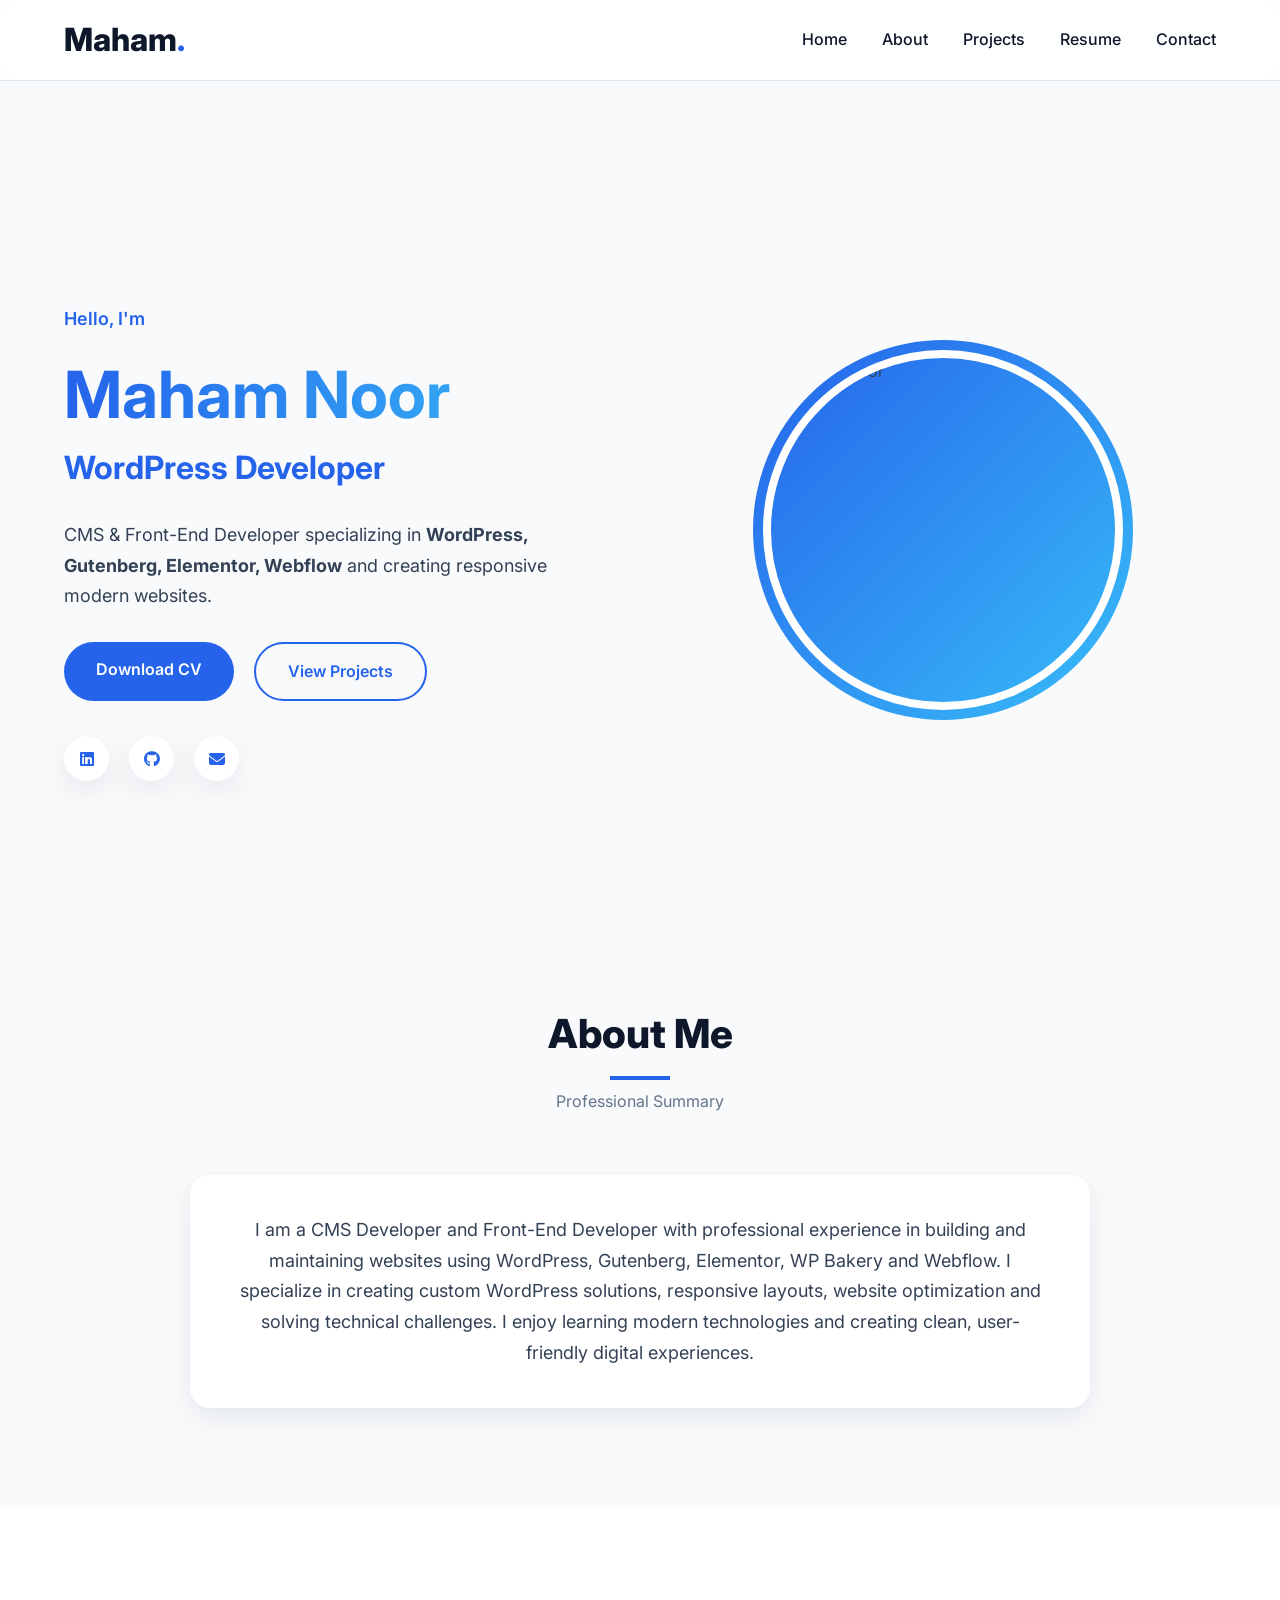
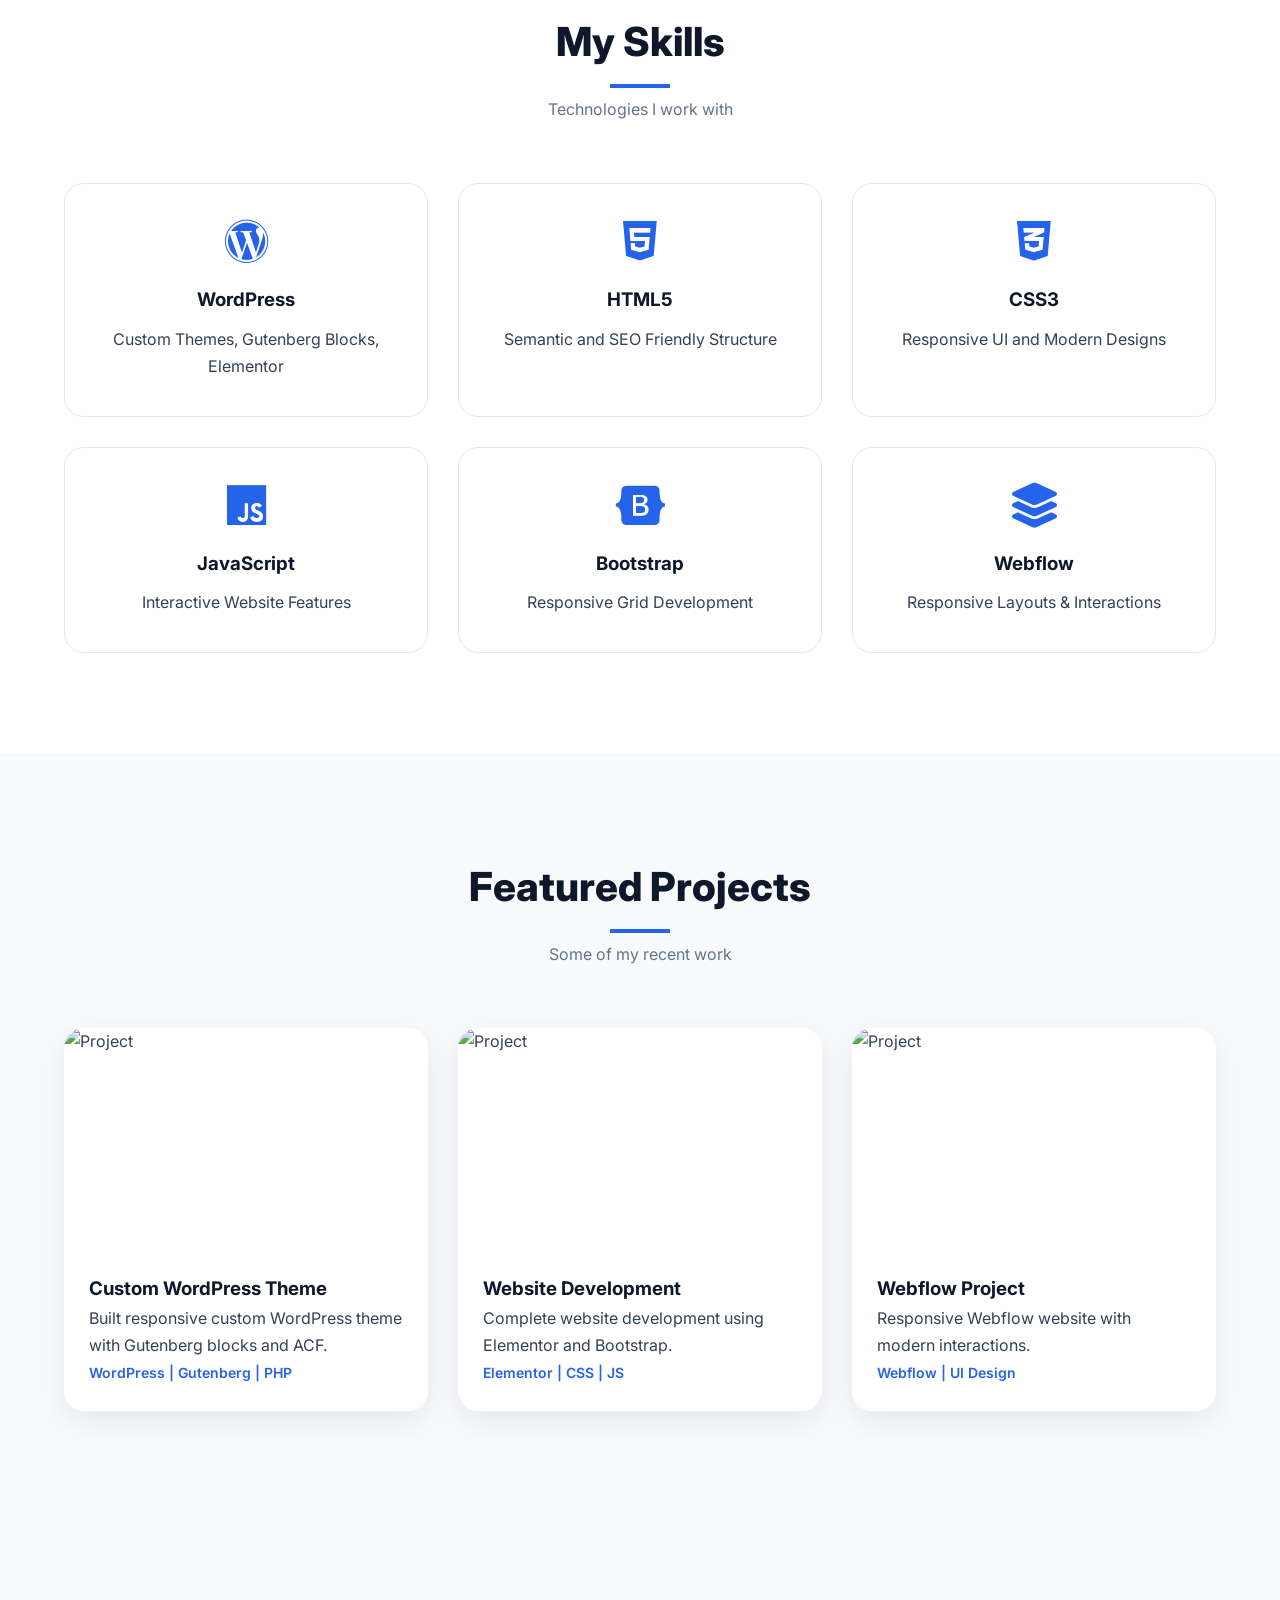
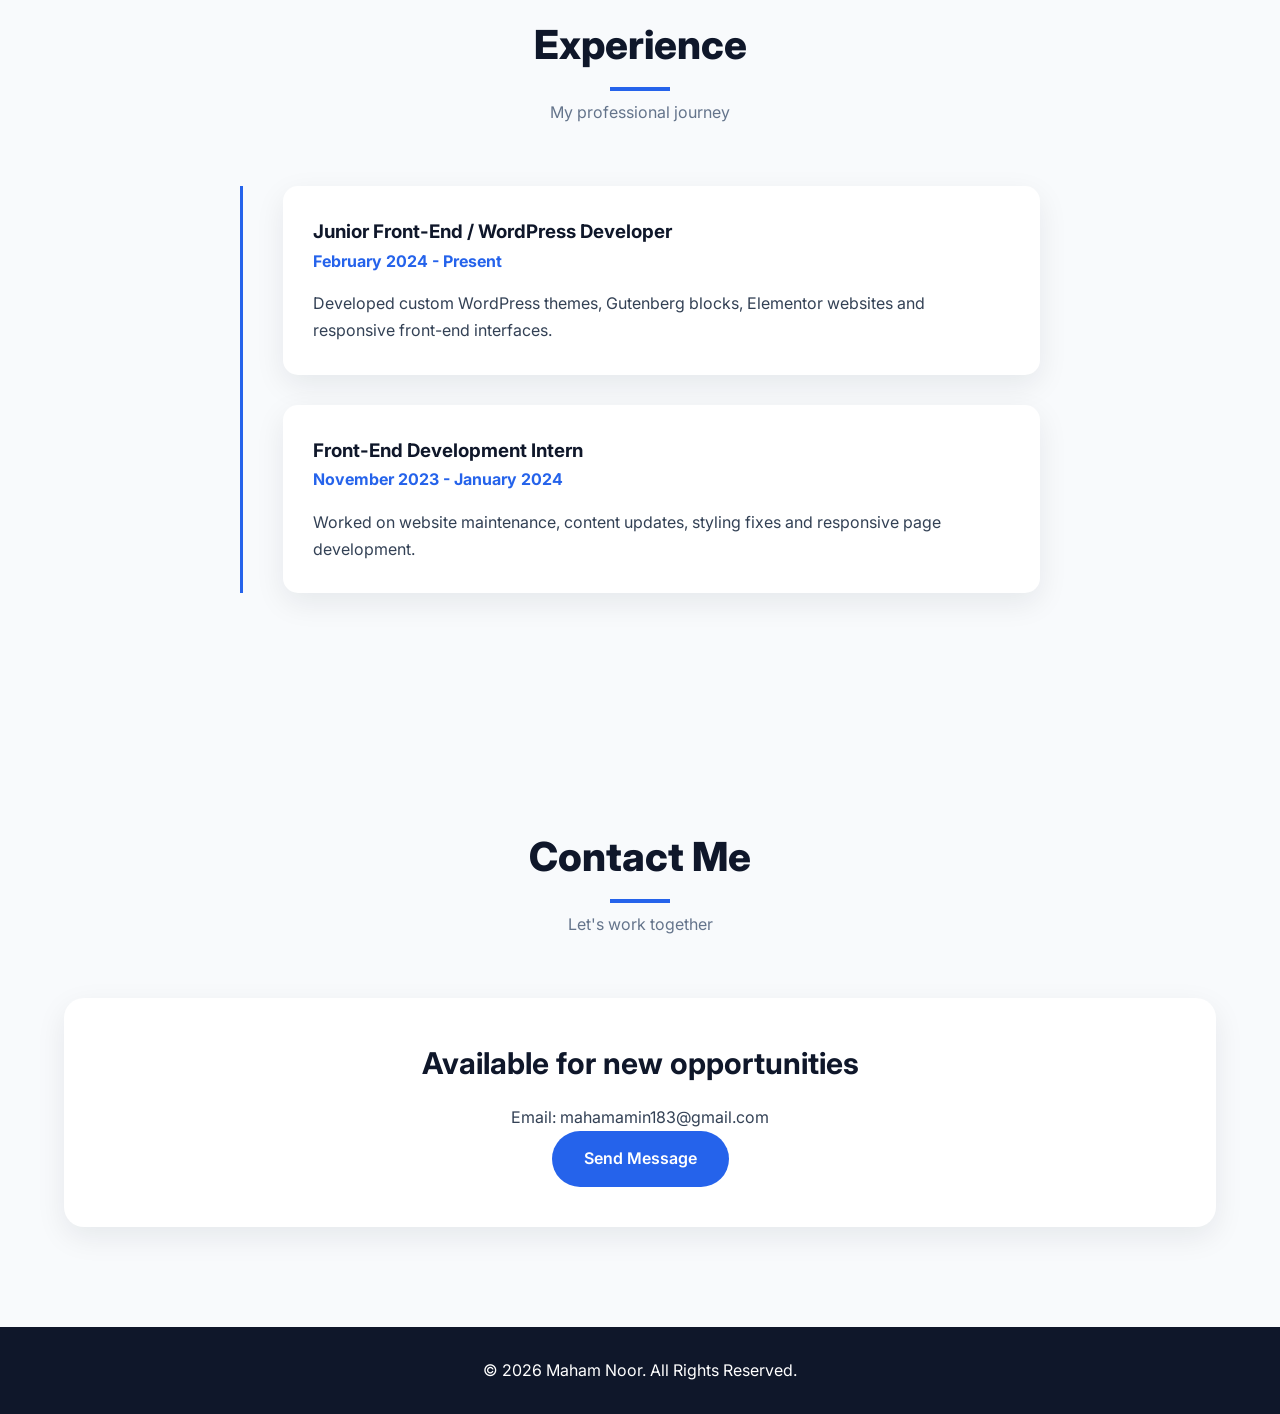
==== index.html @ 003a766d "Update index.html" ====
<!doctype html>
<html lang="en">
    <head>
        <meta charset="UTF-8" />
        <meta name="viewport" content="width=device-width, initial-scale=1.0" />

        <title>Maham Noor | WordPress Developer & Front-End Developer</title>

        <meta
            name="description"
            content="Maham Noor is a WordPress Developer and Front-End Developer specializing in WordPress, Gutenberg, Elementor, Webflow, HTML, CSS and JavaScript."
        />

        <meta
            name="keywords"
            content="Maham Noor, WordPress Developer, Front-End Developer, Gutenberg Developer, Elementor Developer, Webflow Developer"
        />

        <meta name="author" content="Maham Noor" />

        <!-- Google Fonts -->
        <link rel="preconnect" href="https://fonts.googleapis.com" />
        <link rel="preconnect" href="https://fonts.gstatic.com" crossorigin />
        <link
            href="https://fonts.googleapis.com/css2?family=Inter:wght@400;500;600;700;800&display=swap"
            rel="stylesheet"
        />

        <!-- Icons -->
        <link rel="stylesheet" href="https://cdnjs.cloudflare.com/ajax/libs/font-awesome/6.5.2/css/all.min.css" />

        <!-- CSS -->
        <link rel="stylesheet" href="css/style.css" />
        <link rel="stylesheet" href="css/responsive.css" />
        <link rel="stylesheet" href="css/animation.css" />
    </head>

    <body>
        <!-- HEADER LOAD HERE -->

        <div id="header"></div>
        <!-- ================= HERO ================= -->

        <section class="hero" id="home">
            <div class="container hero-container">
                <div class="hero-content">
                    <p class="small-title">Hello, I'm</p>

                    <h1>Maham Noor</h1>

                    <h2>
                        <span class="typing"></span>
                    </h2>

                    <p>
                        CMS & Front-End Developer specializing in
                        <strong>WordPress, Gutenberg, Elementor, Webflow</strong>
                        and creating responsive modern websites.
                    </p>

                    <div class="hero-buttons">
                        <a href="files/Maham Noor.pdf" class="btn primary"> Download CV </a>

                        <a href="#projects" class="btn secondary"> View Projects </a>
                    </div>

                    <div class="social-icons">
                        <a href="#">
                            <i class="fab fa-linkedin"></i>
                        </a>

                        <a href="#">
                            <i class="fab fa-github"></i>
                        </a>

                        <a href="mailto:mahamamin183@gmail.com">
                            <i class="fa-solid fa-envelope"></i>
                        </a>
                    </div>
                </div>

                <div class="hero-image">
                    <div class="image-box">
                        <img src="images/profile.jpg" alt="Maham Noor" />
                    </div>
                </div>
            </div>
        </section>

        <!-- ================= ABOUT ================= -->

        <section class="about section" id="about">
            <div class="container">
                <div class="section-title">
                    <h2>About Me</h2>

                    <p>Professional Summary</p>
                </div>

                <div class="about-content">
                    <p>
                        I am a CMS Developer and Front-End Developer with professional experience in building and
                        maintaining websites using WordPress, Gutenberg, Elementor, WP Bakery and Webflow. I specialize
                        in creating custom WordPress solutions, responsive layouts, website optimization and solving
                        technical challenges. I enjoy learning modern technologies and creating clean, user-friendly
                        digital experiences.
                    </p>
                </div>
            </div>
        </section>

        <!-- ================= SKILLS ================= -->

        <section class="skills section" id="skills">
            <div class="container">
                <div class="section-title">
                    <h2>My Skills</h2>

                    <p>Technologies I work with</p>
                </div>

                <div class="skills-grid">
                    <div class="skill-card">
                        <i class="fab fa-wordpress"></i>
                        <h3>WordPress</h3>
                        <p>Custom Themes, Gutenberg Blocks, Elementor</p>
                    </div>

                    <div class="skill-card">
                        <i class="fa-brands fa-html5"></i>
                        <h3>HTML5</h3>
                        <p>Semantic and SEO Friendly Structure</p>
                    </div>

                    <div class="skill-card">
                        <i class="fa-brands fa-css3-alt"></i>
                        <h3>CSS3</h3>
                        <p>Responsive UI and Modern Designs</p>
                    </div>

                    <div class="skill-card">
                        <i class="fa-brands fa-js"></i>
                        <h3>JavaScript</h3>
                        <p>Interactive Website Features</p>
                    </div>

                    <div class="skill-card">
                        <i class="fa-brands fa-bootstrap"></i>
                        <h3>Bootstrap</h3>
                        <p>Responsive Grid Development</p>
                    </div>

                    <div class="skill-card">
                        <i class="fa-solid fa-layer-group"></i>
                        <h3>Webflow</h3>
                        <p>Responsive Layouts & Interactions</p>
                    </div>
                </div>
            </div>
        </section>

        <!-- ================= PROJECTS ================= -->

        <section class="projects section" id="projects">
            <div class="container">
                <div class="section-title">
                    <h2>Featured Projects</h2>

                    <p>Some of my recent work</p>
                </div>

                <div class="project-grid">
                    <div class="project-card">
                        <img src="images/project1.jpg" alt="Project" />

                        <div class="project-info">
                            <h3>Custom WordPress Theme</h3>

                            <p>Built responsive custom WordPress theme with Gutenberg blocks and ACF.</p>

                            <span> WordPress | Gutenberg | PHP </span>
                        </div>
                    </div>

                    <div class="project-card">
                        <img src="images/project2.jpg" alt="Project" />

                        <div class="project-info">
                            <h3>Website Development</h3>

                            <p>Complete website development using Elementor and Bootstrap.</p>

                            <span> Elementor | CSS | JS </span>
                        </div>
                    </div>

                    <div class="project-card">
                        <img src="images/project3.jpg" alt="Project" />

                        <div class="project-info">
                            <h3>Webflow Project</h3>

                            <p>Responsive Webflow website with modern interactions.</p>

                            <span> Webflow | UI Design </span>
                        </div>
                    </div>
                </div>
            </div>
        </section>

        <!-- ================= EXPERIENCE ================= -->

        <section class="experience section" id="experience">
            <div class="container">
                <div class="section-title">
                    <h2>Experience</h2>

                    <p>My professional journey</p>
                </div>

                <div class="timeline">
                    <div class="timeline-item">
                        <h3>Junior Front-End / WordPress Developer</h3>

                        <h4>February 2024 - Present</h4>

                        <p>
                            Developed custom WordPress themes, Gutenberg blocks, Elementor websites and responsive
                            front-end interfaces.
                        </p>
                    </div>

                    <div class="timeline-item">
                        <h3>Front-End Development Intern</h3>

                        <h4>November 2023 - January 2024</h4>

                        <p>
                            Worked on website maintenance, content updates, styling fixes and responsive page
                            development.
                        </p>
                    </div>
                </div>
            </div>
        </section>

        <!-- ================= CONTACT ================= -->

        <section class="contact section" id="contact">
            <div class="container">
                <div class="section-title">
                    <h2>Contact Me</h2>

                    <p>Let's work together</p>
                </div>

                <div class="contact-box">
                    <h3>Available for new opportunities</h3>

                    <p>Email: mahamamin183@gmail.com</p>

                    <a href="mailto:mahamamin183@gmail.com" class="btn primary"> Send Message </a>
                </div>
            </div>
        </section>

        <!-- Footer LOAD HERE -->

        <div id="footer"></div>

        <script src="js/main.js"></script>
    </body>
</html>
---- css/style.css ----
/* =====================================================
   MAHAM NOOR PORTFOLIO
   Main Stylesheet
===================================================== */


/* =========================
   ROOT VARIABLES
========================= */

:root {

    --primary: #2563eb;
    --secondary: #0f172a;
    --accent: #38bdf8;

    --background: #f8fafc;
    --white: #ffffff;

    --text: #334155;
    --heading: #0f172a;

    --border: #e2e8f0;

    --shadow:
    0 10px 30px rgba(15,23,42,0.08);

    --transition: .3s ease;

}



/* =========================
   RESET
========================= */


* {
    margin:0;
    padding:0;
    box-sizing:border-box;
}


html {

    scroll-behavior:smooth;

}



body {

    font-family:'Inter', sans-serif;

    background:var(--background);

    color:var(--text);

    line-height:1.7;

}



img {

    max-width:100%;

    display:block;

}



a {

    text-decoration:none;

    color:inherit;

}



ul {

    list-style:none;

}





/* =========================
   GLOBAL
========================= */


.container {

    width:90%;

    max-width:1200px;

    margin:auto;

}



.section {

    padding:100px 0;

}



.section-title {

    text-align:center;

    margin-bottom:60px;

}



.section-title h2 {

    font-size:40px;

    color:var(--heading);

    font-weight:800;

    position:relative;

    display:inline-block;

}



.section-title h2::after {

    content:"";

    position:absolute;

    width:60px;

    height:4px;

    background:var(--primary);

    bottom:-12px;

    left:50%;

    transform:translateX(-50%);

}



.section-title p {

    margin-top:20px;

    color:#64748b;

}







/* =========================
   HEADER
========================= */


.header {

    position:fixed;

    width:100%;

    top:0;

    left:0;

    z-index:999;

    background:rgba(255,255,255,.85);

    backdrop-filter:blur(12px);

    border-bottom:1px solid var(--border);

}



.nav-container {

    height:80px;

    display:flex;

    align-items:center;

    justify-content:space-between;

}



.logo {

    font-size:32px;

    font-weight:800;

    color:var(--secondary);

}



.logo span {

    color:var(--primary);

}



.navbar {

    display:flex;

    gap:35px;

}



.navbar a {

    font-weight:500;

    color:var(--secondary);

    transition:var(--transition);

}



.navbar a:hover {

    color:var(--primary);

}



.menu-btn {

    display:none;

    border:none;

    background:none;

    font-size:25px;

    cursor:pointer;

}







/* =========================
   HERO
========================= */


.hero {

    padding-top:160px;

    min-height:100vh;

    display:flex;

    align-items:center;

}



.hero-container {

    display:grid;

    grid-template-columns:1fr 1fr;

    align-items:center;

    gap:60px;

}



.small-title {

    color:var(--primary);

    font-weight:600;

    font-size:18px;

}



.hero-content h1 {

    font-size:65px;

    line-height:1.1;

    color:var(--heading);

    margin:10px 0;

}



.hero-content h2 {

    font-size:32px;

    color:var(--primary);

    min-height:45px;

}



.hero-content p {

    max-width:560px;

    font-size:18px;

    margin:25px 0;

}



.hero-buttons {

    display:flex;

    gap:20px;

    margin-top:30px;

}




.btn {

    padding:14px 32px;

    border-radius:50px;

    font-weight:600;

    display:inline-block;

    transition:var(--transition);

}



.primary {

    background:var(--primary);

    color:white;

}



.primary:hover {

    transform:translateY(-4px);

    box-shadow:var(--shadow);

}



.secondary {

    border:2px solid var(--primary);

    color:var(--primary);

}



.secondary:hover {

    background:var(--primary);

    color:white;

}



.social-icons {

    display:flex;

    gap:20px;

    margin-top:35px;

}



.social-icons a {

    width:45px;

    height:45px;

    display:flex;

    justify-content:center;

    align-items:center;

    border-radius:50%;

    background:white;

    box-shadow:var(--shadow);

    color:var(--primary);

    transition:.3s;

}



.social-icons a:hover {

    background:var(--primary);

    color:white;

    transform:translateY(-5px);

}



.hero-image {

    display:flex;

    justify-content:center;

}



.image-box {

    width:380px;

    height:380px;

    border-radius:50%;

    padding:10px;

    background:linear-gradient(
    135deg,
    var(--primary),
    var(--accent)
    );

}



.image-box img {

    width:100%;

    height:100%;

    object-fit:cover;

    border-radius:50%;

    border:8px solid white;

}







/* =========================
   ABOUT
========================= */


.about-content {

    background:white;

    padding:40px;

    border-radius:20px;

    box-shadow:var(--shadow);

    max-width:900px;

    margin:auto;

    text-align:center;

    font-size:18px;

}








/* =========================
   SKILLS
========================= */


.skills {

    background:white;

}



.skills-grid {

    display:grid;

    grid-template-columns:repeat(3,1fr);

    gap:30px;

}



.skill-card {

    background:white;

    padding:35px;

    text-align:center;

    border-radius:20px;

    border:1px solid var(--border);

    transition:var(--transition);

}



.skill-card i {

    font-size:45px;

    color:var(--primary);

    margin-bottom:20px;

}



.skill-card h3 {

    color:var(--heading);

    margin-bottom:10px;

}



.skill-card:hover {

    transform:translateY(-10px);

    box-shadow:var(--shadow);

}








/* =========================
   PROJECTS
========================= */


.project-grid {

    display:grid;

    grid-template-columns:repeat(3,1fr);

    gap:30px;

}



.project-card {

    background:white;

    border-radius:20px;

    overflow:hidden;

    box-shadow:var(--shadow);

    transition:.3s;

}



.project-card:hover {

    transform:translateY(-10px);

}



.project-card img {

    width:100%;

    height:220px;

    object-fit:cover;

}



.project-info {

    padding:25px;

}



.project-info h3 {

    color:var(--heading);

}



.project-info span {

    color:var(--primary);

    font-size:14px;

    font-weight:600;

}







/* =========================
   EXPERIENCE
========================= */


.timeline {

    max-width:800px;

    margin:auto;

    border-left:3px solid var(--primary);

    padding-left:40px;

}



.timeline-item {

    background:white;

    padding:30px;

    border-radius:15px;

    margin-bottom:30px;

    box-shadow:var(--shadow);

}



.timeline-item h3 {

    color:var(--heading);

}



.timeline-item h4 {

    color:var(--primary);

}







/* =========================
   CONTACT
========================= */


.contact-box {

    background:white;

    text-align:center;

    padding:50px;

    border-radius:20px;

    box-shadow:var(--shadow);

}



.contact-box h3 {

    color:var(--heading);

    font-size:30px;

    margin-bottom:15px;

}







/* =========================
   FOOTER
========================= */


footer {

    padding:30px;

    text-align:center;

    background:var(--secondary);

    color:white;

}






/* =========================
   ANIMATION
========================= */


.hero-content,
.hero-image {

    animation:fadeUp 1s ease;

}



@keyframes fadeUp {

from {

opacity:0;

transform:translateY(40px);

}

to {

opacity:1;

transform:translateY(0);

}

}

/* =====================================================
   INNER PAGES + EXTRA COMPONENTS
===================================================== */


/* =========================
   INNER PAGE HERO
========================= */


.inner-page {

    min-height:70vh;

}



.inner-page .hero-content h1 {

    margin-bottom:20px;

}





/* =========================
   ACTIVE NAV LINK
========================= */


.navbar a.active {

    color:var(--primary);

    font-weight:700;

}






/* =========================
   PROJECT TECHNOLOGY TAGS
========================= */


.tech-tags {

    display:flex;

    flex-wrap:wrap;

    gap:10px;

    margin:20px 0;

}



.tech-tags span {


    background:#eff6ff;

    color:var(--primary);

    padding:6px 14px;

    border-radius:30px;

    font-size:13px;

    font-weight:600;


}







/* =========================
   PROJECT BUTTONS
========================= */


.project-buttons {

    display:flex;

    gap:12px;

    margin-top:20px;

}



.project-buttons .btn {

    padding:10px 20px;

    font-size:14px;

}








/* =========================
   CONTACT PAGE
========================= */


.contact-layout {


    display:grid;

    grid-template-columns:1fr 1fr;

    gap:40px;


}



.contact-box {


    background:white;

    padding:40px;

    border-radius:20px;

    box-shadow:var(--shadow);


}



.contact-item {


    display:flex;

    align-items:center;

    gap:20px;

    margin:25px 0;


}



.contact-item i {


    width:50px;

    height:50px;

    border-radius:50%;

    background:#eff6ff;

    color:var(--primary);

    display:flex;

    align-items:center;

    justify-content:center;

    font-size:22px;


}



.contact-item h4 {


    color:var(--heading);

    margin-bottom:3px;


}



.contact-item p {


    color:#64748b;

}





/* =========================
   CONTACT FORM
========================= */



.contact-form {


    background:white;

    padding:40px;

    border-radius:20px;

    box-shadow:var(--shadow);


}



.contact-form h3 {


    font-size:28px;

    color:var(--heading);

    margin-bottom:25px;


}




.form-group {


    margin-bottom:20px;


}



.form-group input,
.form-group textarea {


    width:100%;

    padding:15px 18px;

    border:1px solid var(--border);

    border-radius:12px;

    font-family:inherit;

    font-size:15px;

    outline:none;

    transition:.3s;


}



.form-group input:focus,
.form-group textarea:focus {


    border-color:var(--primary);

    box-shadow:0 0 0 3px rgba(37,99,235,.1);


}



.form-group textarea {


    resize:none;


}







/* =========================
   RESUME PAGE
========================= */


.timeline-item p {


    margin-top:15px;


}



.timeline-item strong {


    color:var(--primary);


}








/* =========================
   PAGE CARD HOVER
========================= */


.project-card,
.skill-card,
.timeline-item,
.contact-box,
.contact-form {


    transition:.35s ease;


}



.project-card:hover,
.skill-card:hover,
.timeline-item:hover {


    transform:translateY(-8px);


}







/* =========================
   BUTTON HOVER IMPROVEMENT
========================= */


.btn {


    cursor:pointer;


}



.btn:hover {


    letter-spacing:.3px;


}







/* =========================
   MOBILE CONTACT
========================= */


@media(max-width:992px){


.contact-layout {


    grid-template-columns:1fr;


}



.project-buttons {


    flex-direction:column;


}



.project-buttons .btn {


    width:100%;


}



}
---- css/responsive.css ----
/* =====================================================
   MAHAM NOOR PORTFOLIO
   Responsive Styles
===================================================== */



/* =========================
   LARGE TABLETS / SMALL LAPTOPS
   1200px
========================= */


@media(max-width:1200px){


.hero-content h1{

    font-size:55px;

}


.hero-container{

    gap:40px;

}


.skills-grid{

    grid-template-columns:repeat(2,1fr);

}


.project-grid{

    grid-template-columns:repeat(2,1fr);

}


}





/* =========================
   TABLETS
   992px
========================= */


@media(max-width:992px){



.section{

    padding:80px 0;

}



/* Navbar */


.navbar{

    position:absolute;

    top:80px;

    left:0;

    width:100%;

    background:white;

    flex-direction:column;

    align-items:center;

    padding:30px 0;

    gap:20px;

    display:none;

    box-shadow:0 10px 30px rgba(0,0,0,.08);

}



.navbar.active{

    display:flex;

}



.menu-btn{

    display:block;

}




/* Hero */


.hero{

    padding-top:130px;

}



.hero-container{

    grid-template-columns:1fr;

    text-align:center;

}



.hero-content p{

    margin-left:auto;

    margin-right:auto;

}



.hero-buttons{

    justify-content:center;

}



.social-icons{

    justify-content:center;

}



.hero-image{

    order:-1;

}



.image-box{

    width:320px;

    height:320px;

}




.skills-grid{

    grid-template-columns:repeat(2,1fr);

}




}





/* =========================
   MOBILE LANDSCAPE
   768px
========================= */


@media(max-width:768px){



.container{

    width:92%;

}



.section-title h2{

    font-size:34px;

}



/* Hero */


.hero-content h1{

    font-size:45px;

}



.hero-content h2{

    font-size:25px;

}



.hero-content p{

    font-size:16px;

}



.hero-buttons{

    flex-direction:column;

    align-items:center;

}



.btn{

    width:220px;

}





.skills-grid{

    grid-template-columns:1fr;

}




.project-grid{

    grid-template-columns:1fr;

}



.timeline{

    padding-left:25px;

}



.timeline-item{

    padding:25px;

}




.contact-box{

    padding:35px 20px;

}




}





/* =========================
   SMALL MOBILE
   480px
========================= */


@media(max-width:480px){



.logo{

    font-size:26px;

}



.hero{

    padding-top:120px;

}



.hero-content h1{

    font-size:38px;

}



.hero-content h2{

    font-size:22px;

}



.image-box{

    width:250px;

    height:250px;

}



.section{

    padding:60px 0;

}



.about-content{

    padding:25px;

    font-size:16px;

}



.skill-card{

    padding:25px;

}



.project-card img{

    height:180px;

}



.contact-box h3{

    font-size:24px;

}




}



/* =========================
   EXTRA SMALL DEVICES
   360px
========================= */


@media(max-width:360px){


.hero-content h1{

    font-size:32px;

}


.hero-buttons .btn{

    width:180px;

}


.image-box{

    width:220px;

    height:220px;

}


}
---- css/animation.css ----
/* =====================================
   PORTFOLIO ANIMATIONS
===================================== */


/* Fade Up */

.fade-up {

    animation:fadeUp 1s ease forwards;

}



@keyframes fadeUp {


from {

opacity:0;

transform:translateY(40px);

}


to {

opacity:1;

transform:translateY(0);

}


}





/* Floating Image */

.image-box {

animation:floatImage 4s ease-in-out infinite;

}



@keyframes floatImage {


0% {

transform:translateY(0);

}


50% {

transform:translateY(-15px);

}


100% {

transform:translateY(0);

}


}





/* Pulse Button */

.primary {


animation:pulseBtn 2s infinite;


}



@keyframes pulseBtn {


0% {

box-shadow:0 0 0 0 rgba(37,99,235,.5);

}


70% {

box-shadow:0 0 0 15px rgba(37,99,235,0);

}


100% {

box-shadow:0 0 0 0 rgba(37,99,235,0);

}


}






/* Gradient Animation */


.hero h1 {


background:linear-gradient(
90deg,
#2563eb,
#38bdf8
);


-webkit-background-clip:text;

-webkit-text-fill-color:transparent;


}






/* Card Shine Effect */


.project-card,
.skill-card {


overflow:hidden;

position:relative;


}



.project-card::before,
.skill-card::before {


content:"";

position:absolute;

top:0;

left:-100%;

width:50%;

height:100%;

background:linear-gradient(
120deg,
transparent,
rgba(255,255,255,.5),
transparent
);


transition:.6s;


}



.project-card:hover::before,
.skill-card:hover::before {


left:120%;


}
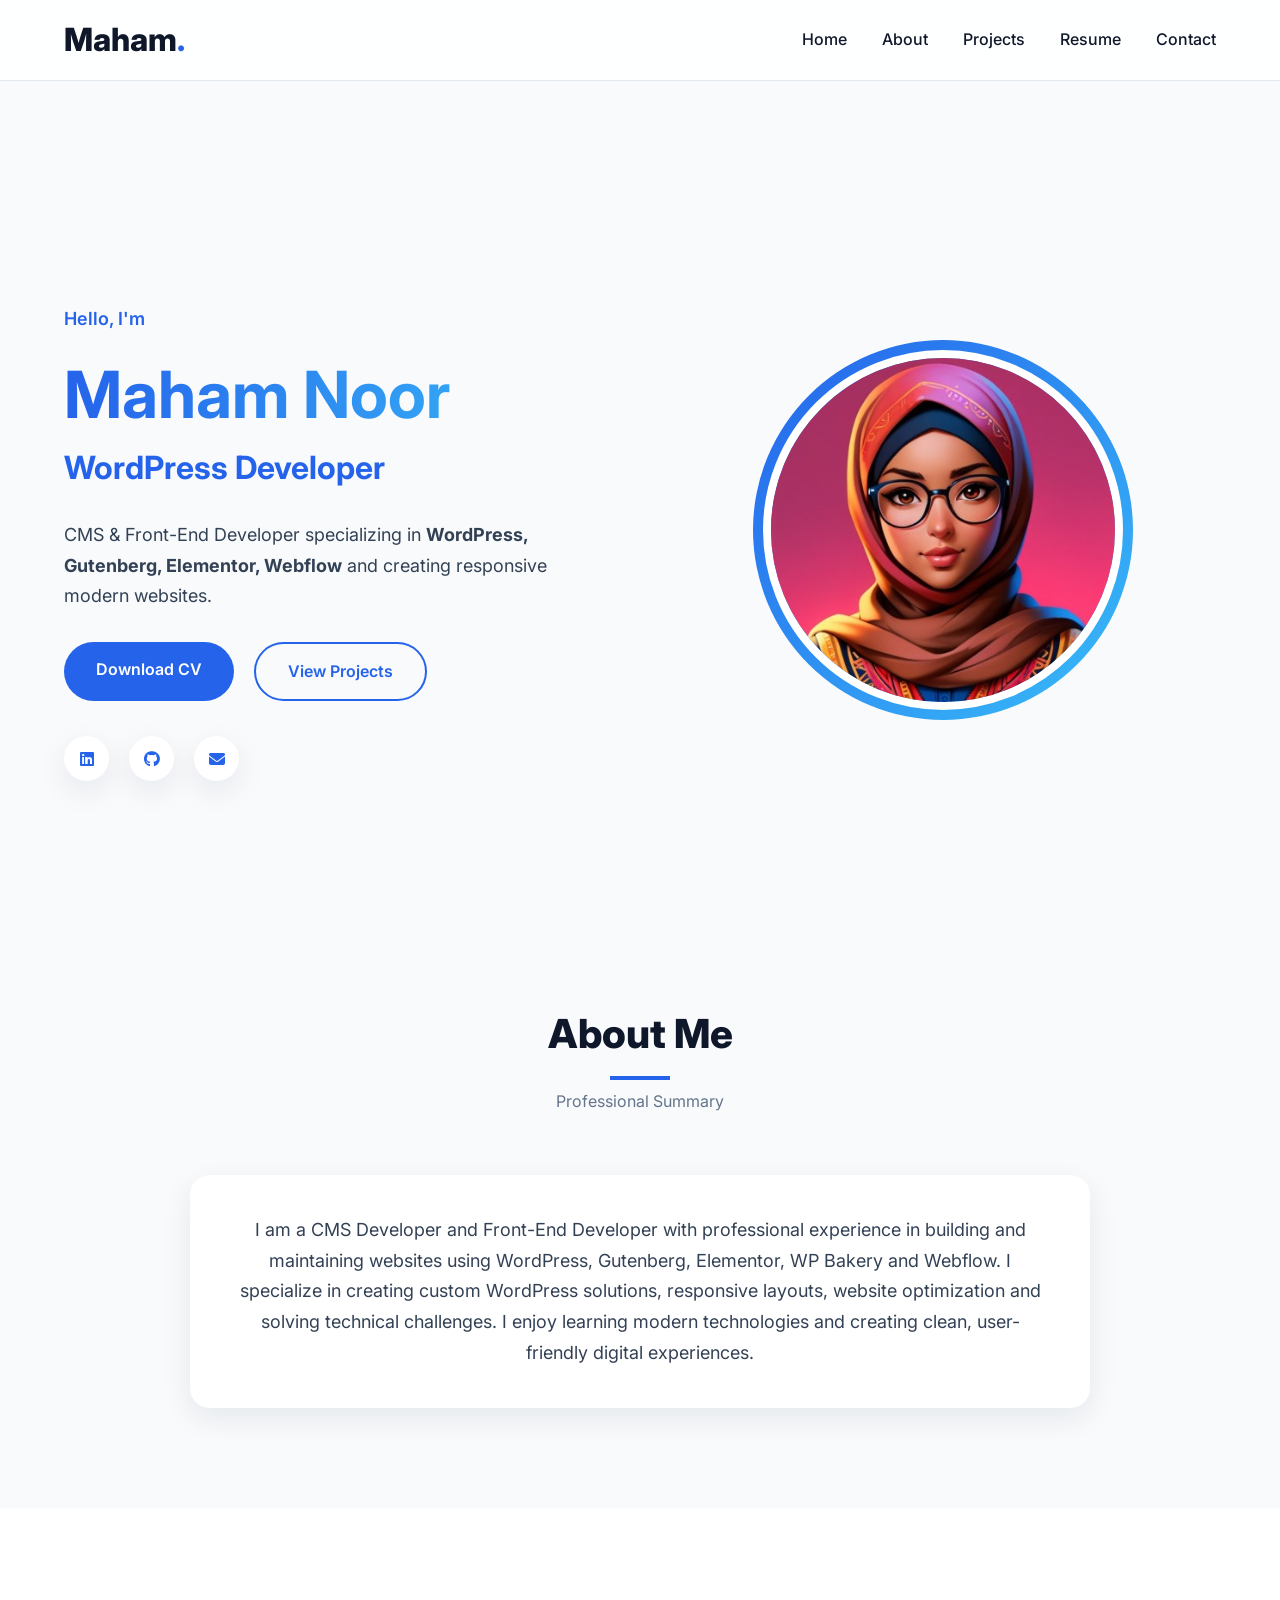
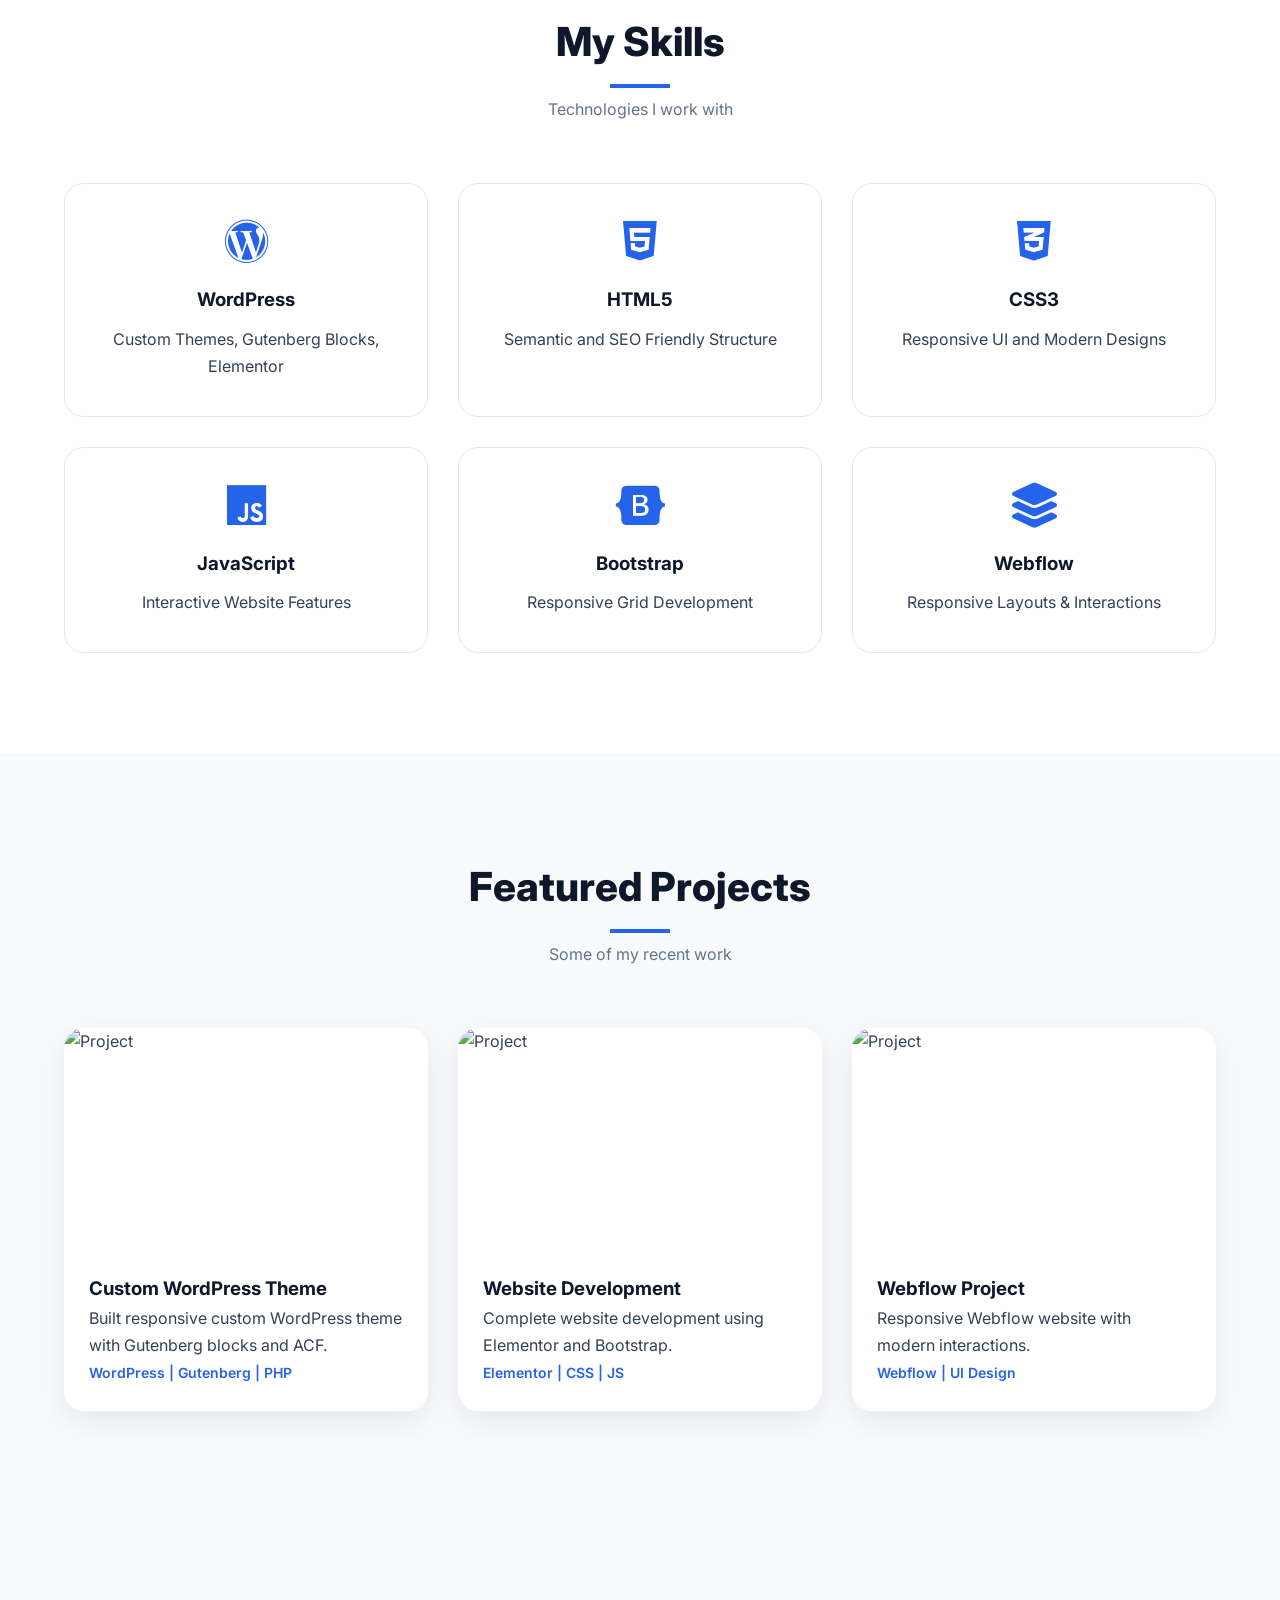
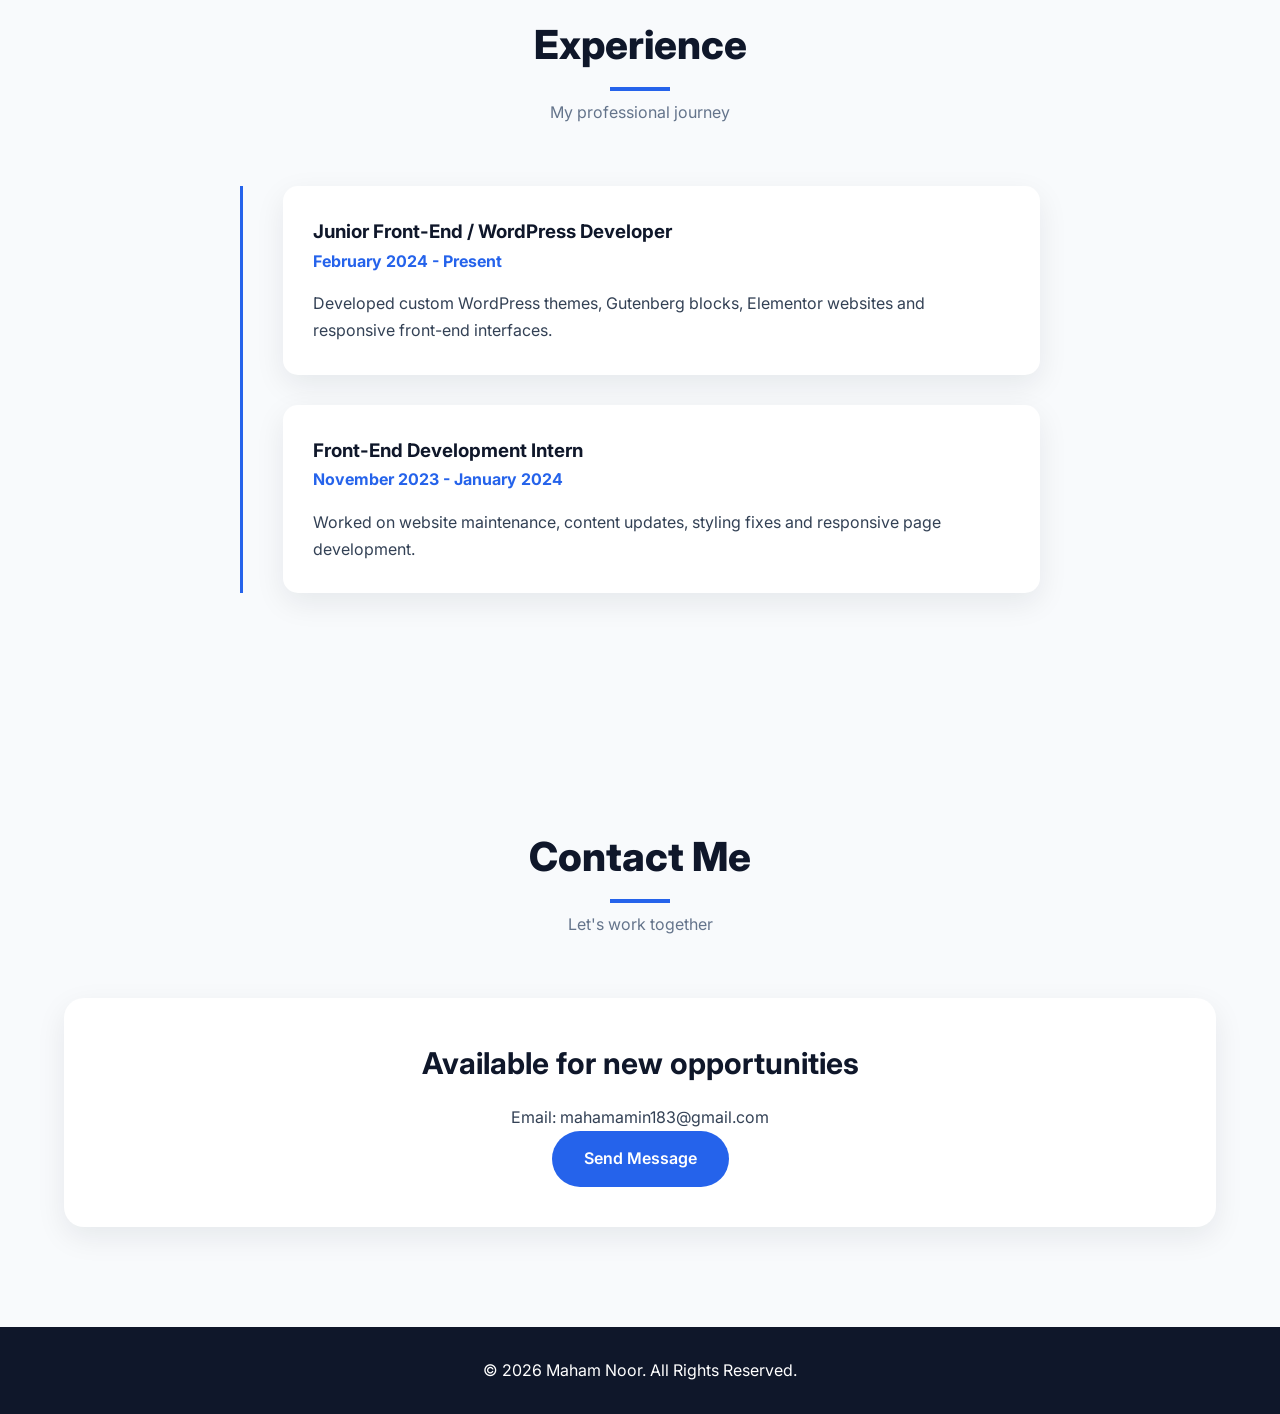
==== commit 2bcf0046: "Merge GitHub changes and update portfolio" ====
--- a/index.html
+++ b/index.html
@@ -59,7 +59,7 @@
                     </p>
 
                     <div class="hero-buttons">
-                        <a href="files/Maham Noor.pdf" class="btn primary"> Download CV </a>
+                        <a href="files//Maham%20Noor.pdf" class="btn primary"> Download CV </a>
 
                         <a href="#projects" class="btn secondary"> View Projects </a>
                     </div>
@@ -81,7 +81,7 @@
 
                 <div class="hero-image">
                     <div class="image-box">
-                        <img src="images/profile.jpg" alt="Maham Noor" />
+                        <img src="img/me.jpg" alt="Maham Noor" />
                     </div>
                 </div>
             </div>
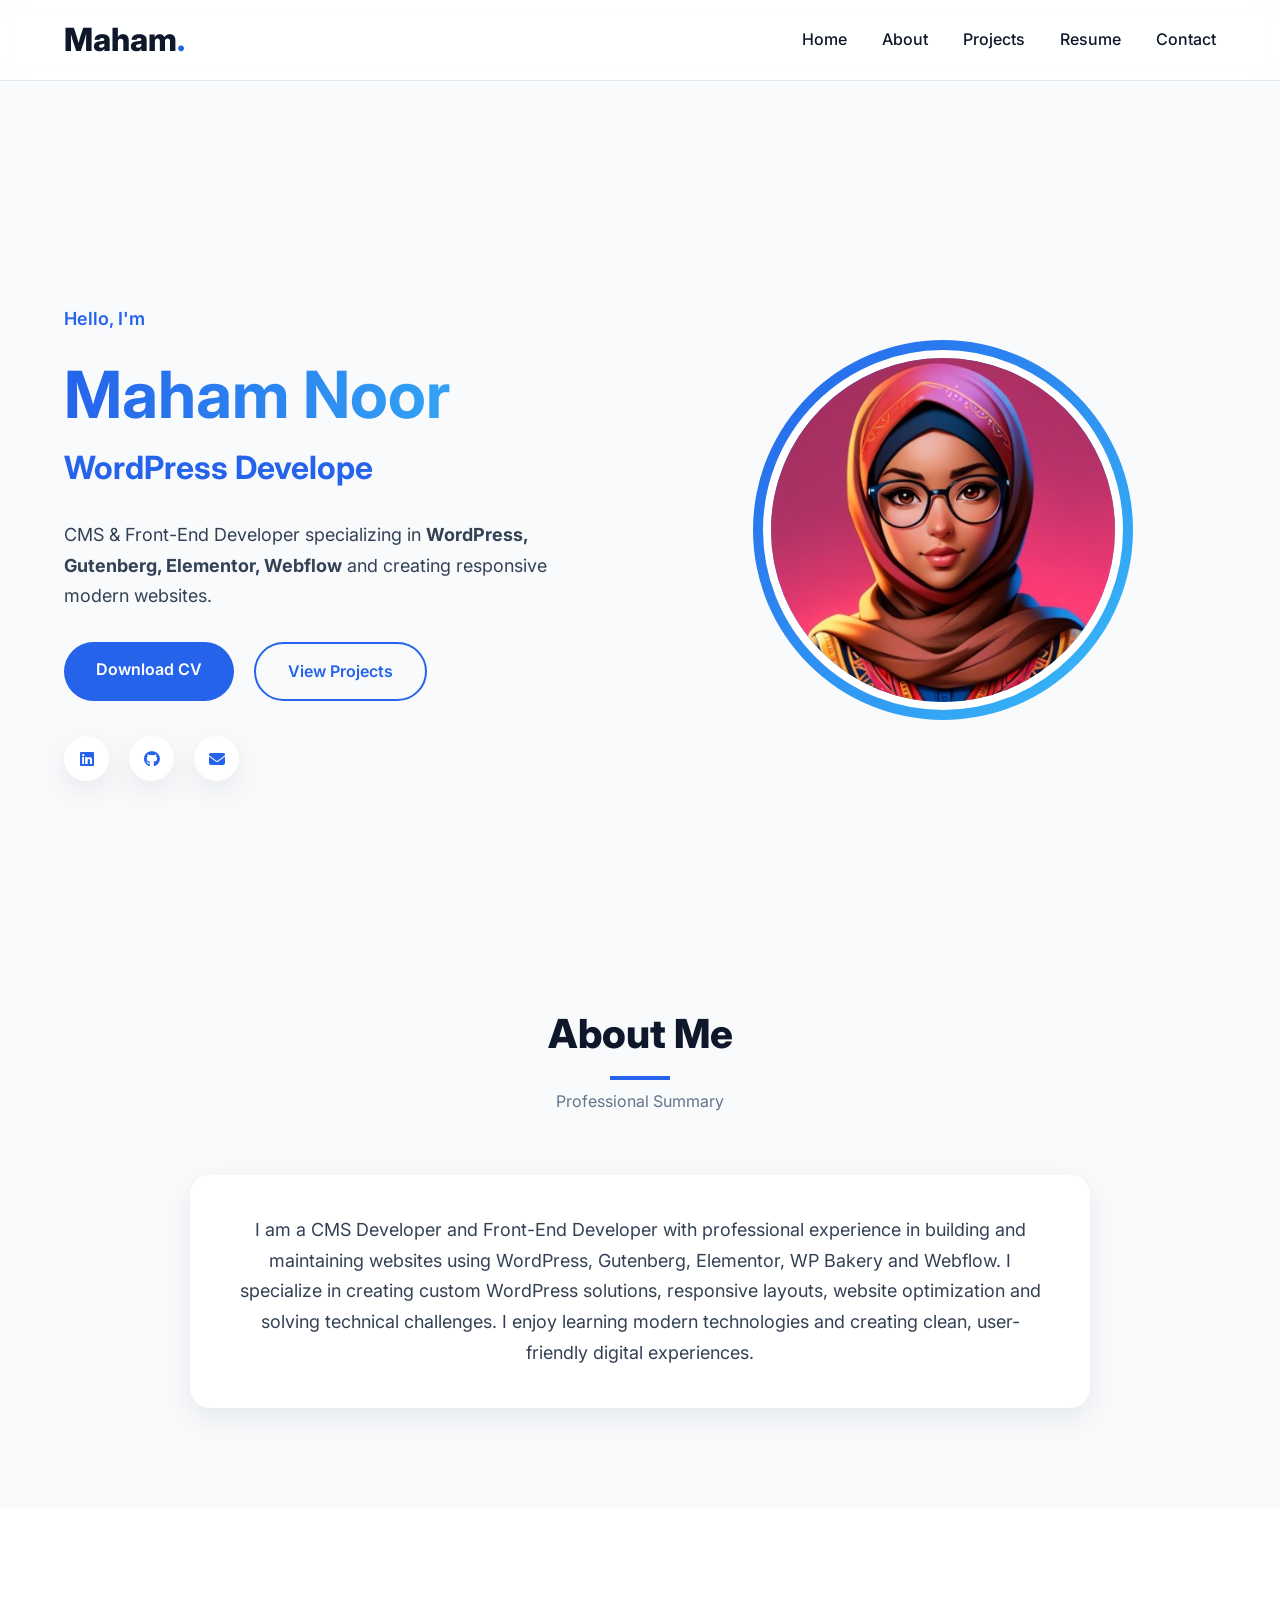
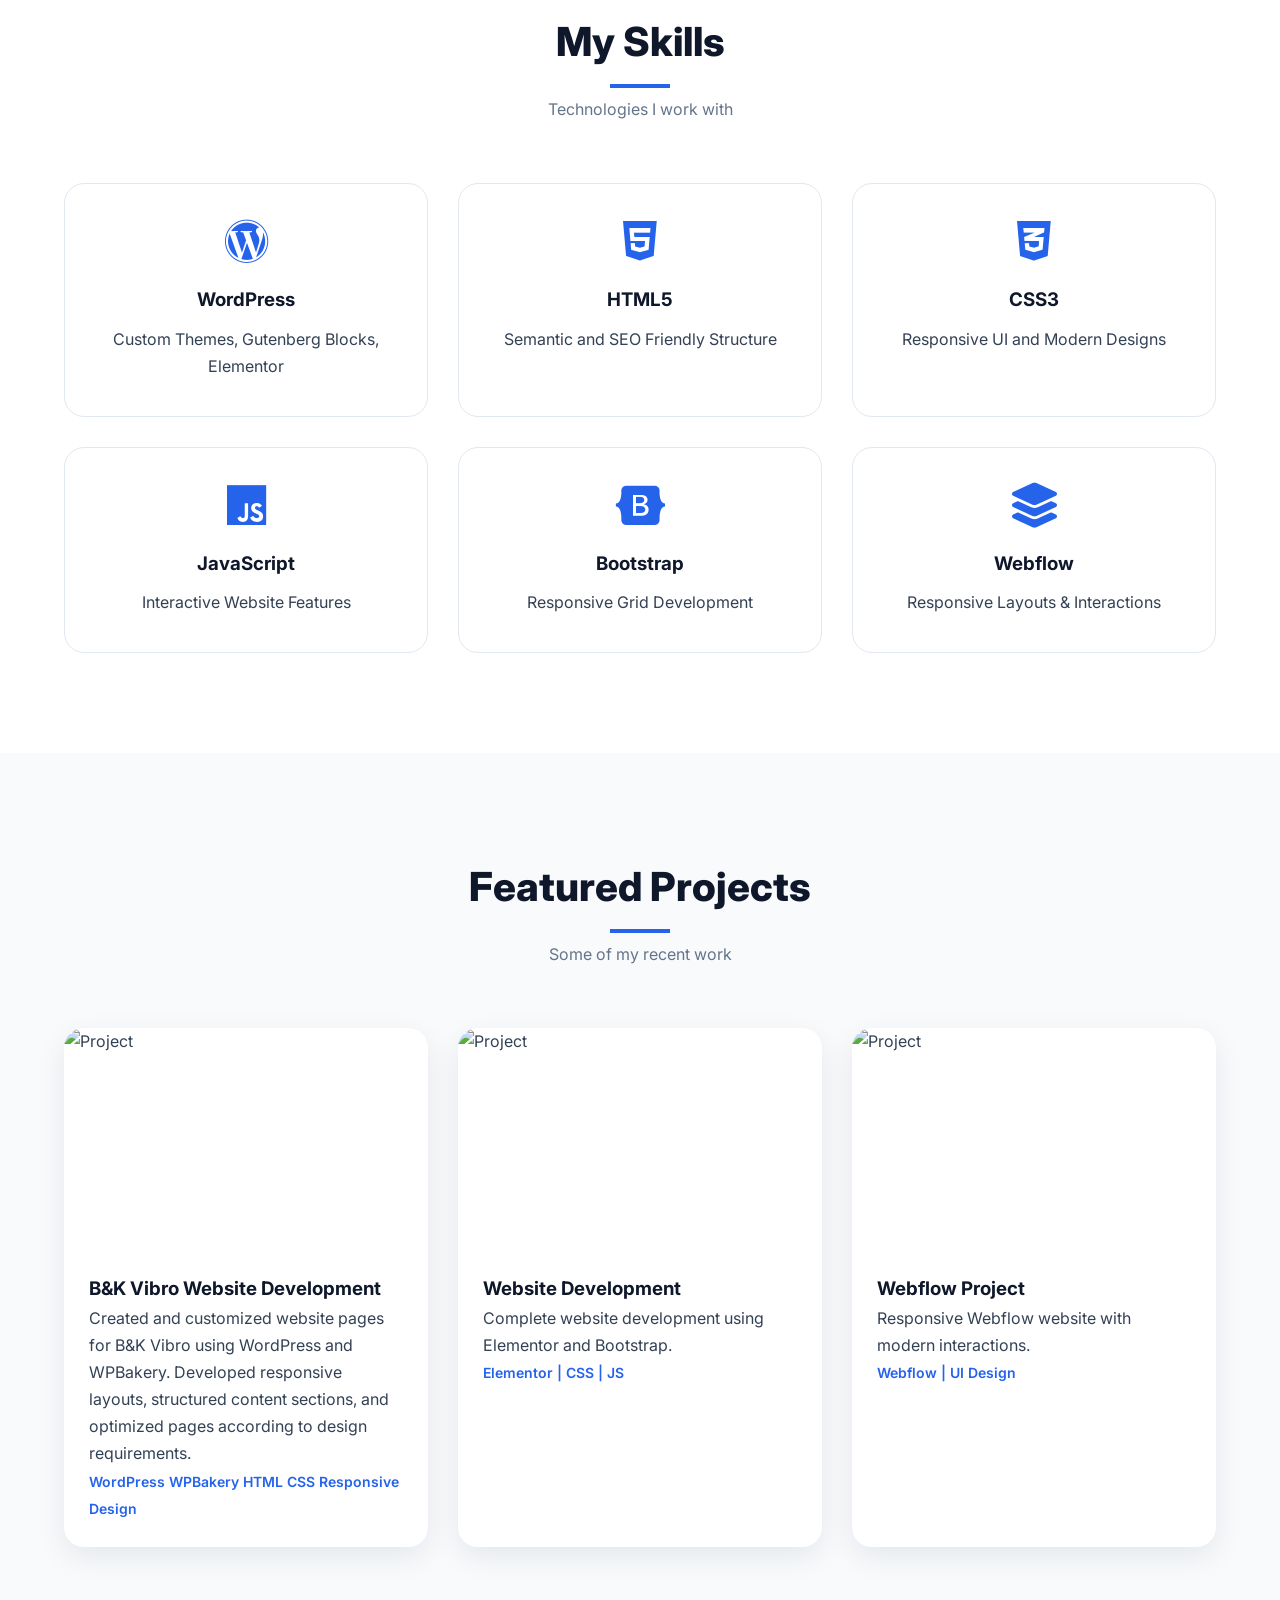
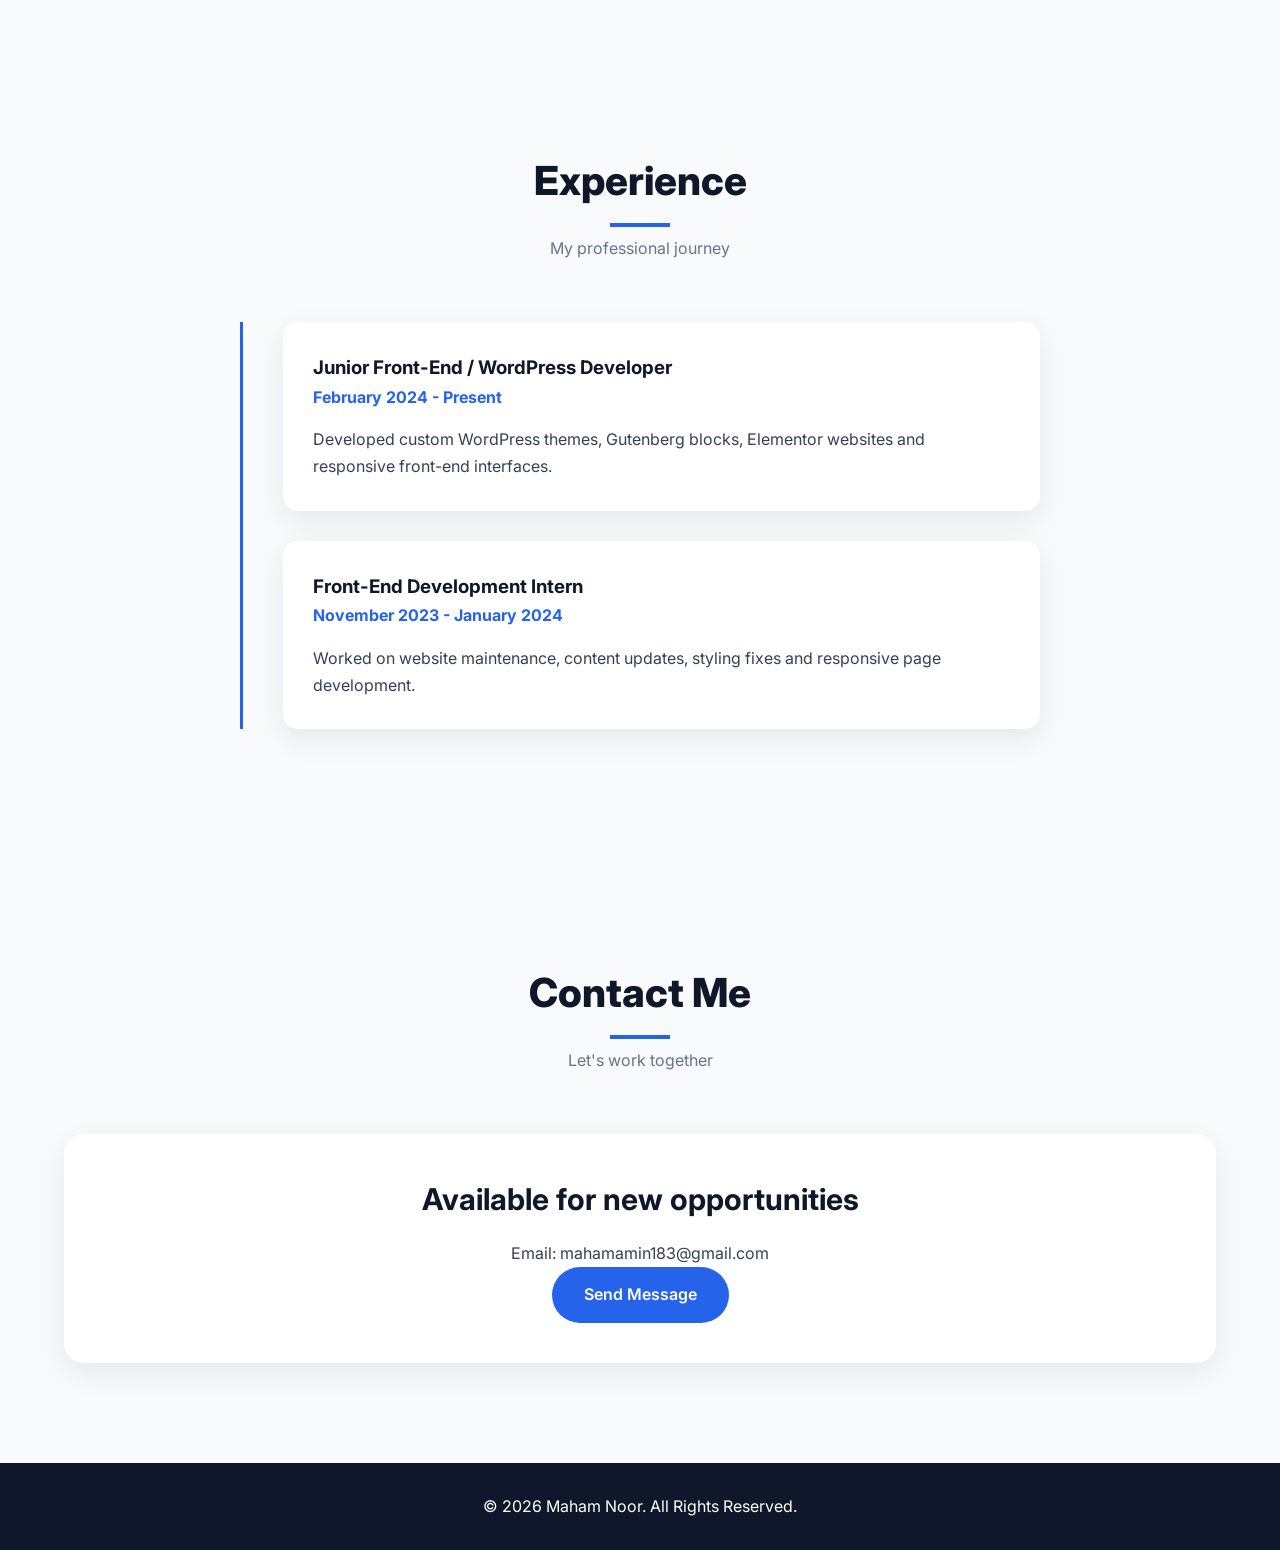
==== commit bda7d54c: "Update index.html Added 1st project" ====
--- a/index.html
+++ b/index.html
@@ -171,14 +171,21 @@
 
                 <div class="project-grid">
                     <div class="project-card">
-                        <img src="images/project1.jpg" alt="Project" />
+                        <img src="https://www.bkvibro.com/wp-content/uploads/2022/09/BKV-Logo_2021_4c-1-e1757943182878.webp" alt="Project" />
 
                         <div class="project-info">
-                            <h3>Custom WordPress Theme</h3>
-
-                            <p>Built responsive custom WordPress theme with Gutenberg blocks and ACF.</p>
-
-                            <span> WordPress | Gutenberg | PHP </span>
+                            <h3>B&K Vibro Website Development</h3>
+
+<p>
+Created and customized website pages for B&K Vibro using WordPress and WPBakery.
+Developed responsive layouts, structured content sections, and optimized pages according to design requirements.
+</p>
+
+<span>WordPress</span>
+<span>WPBakery</span>
+<span>HTML</span>
+<span>CSS</span>
+<span>Responsive Design</span>
                         </div>
                     </div>
 
--- a/css/style.css
+++ b/css/style.css
@@ -1085,17 +1085,10 @@
 
 
 }
-
-
-
 .contact-item h4 {
-
-
     color:var(--heading);
-
     margin-bottom:3px;
-
-
+    text-align: left;
 }
 
 
@@ -1342,4 +1335,4 @@
 
 
 
-}+}
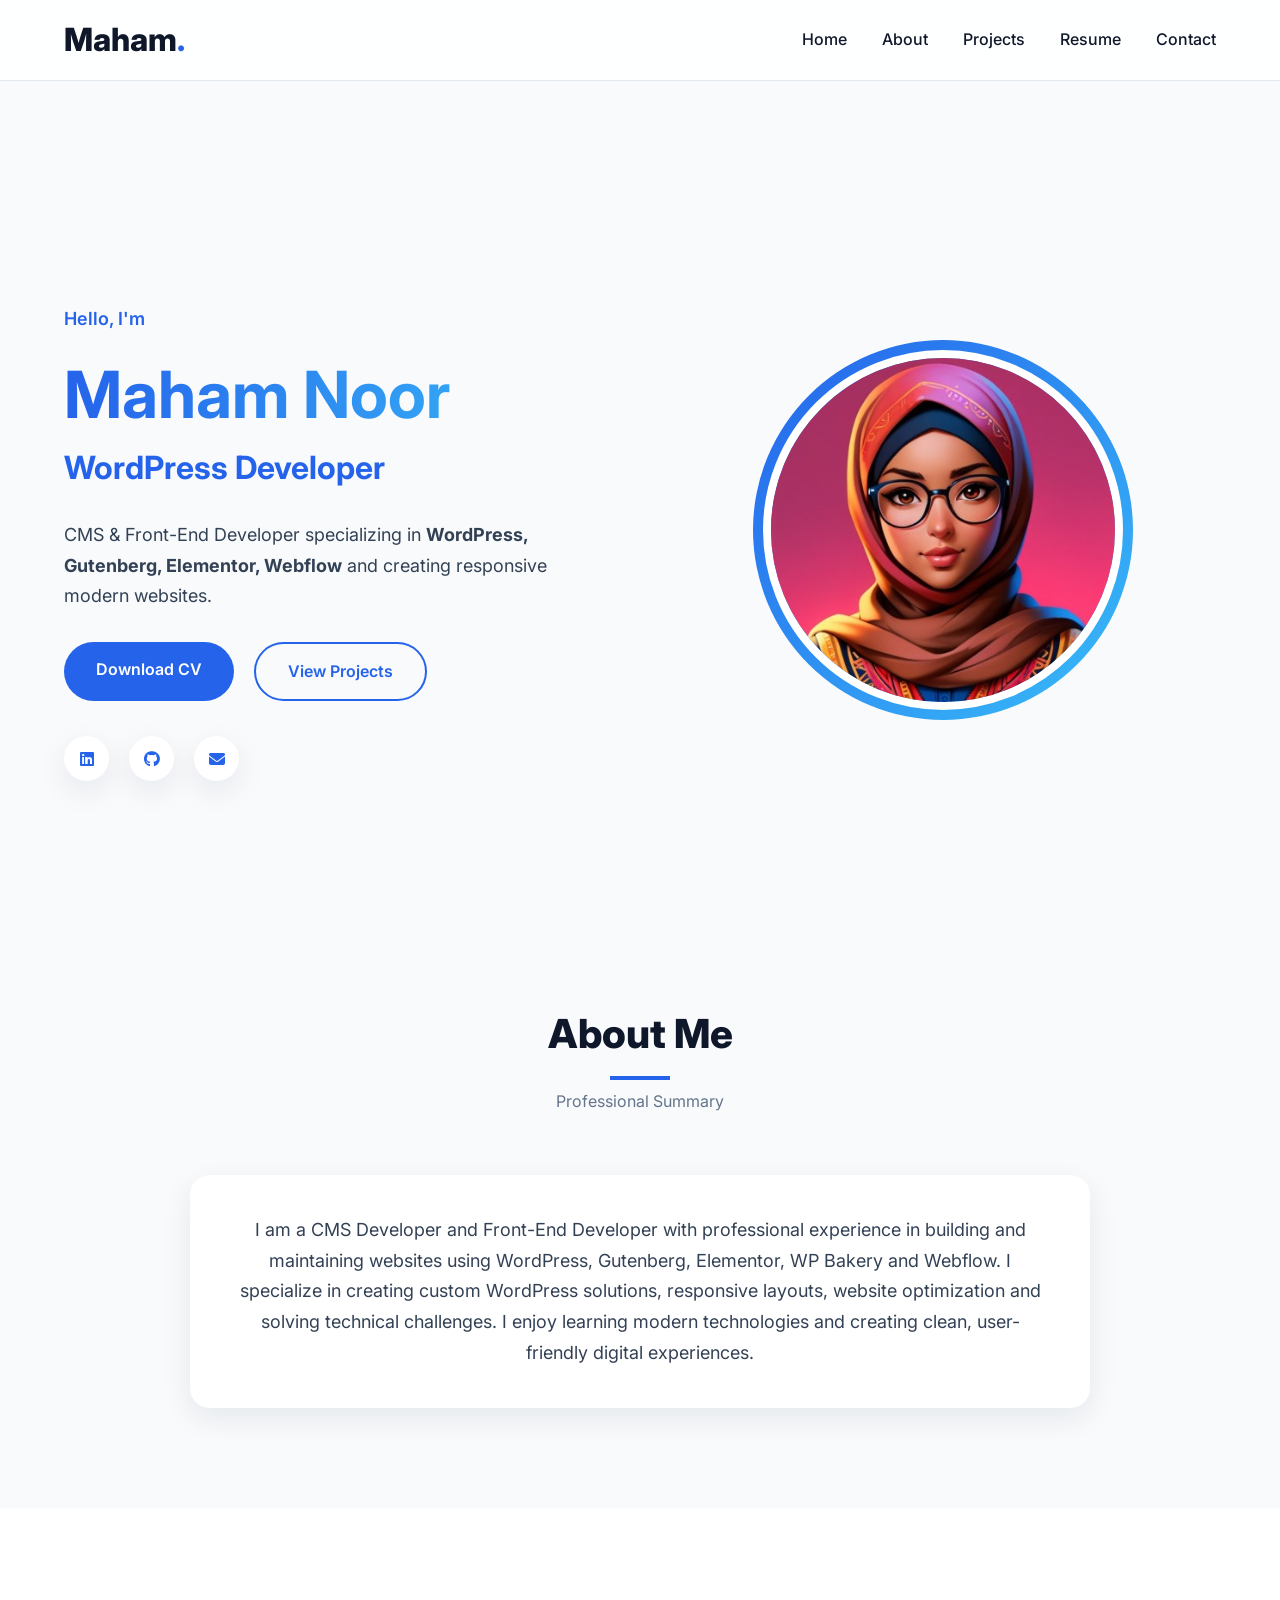
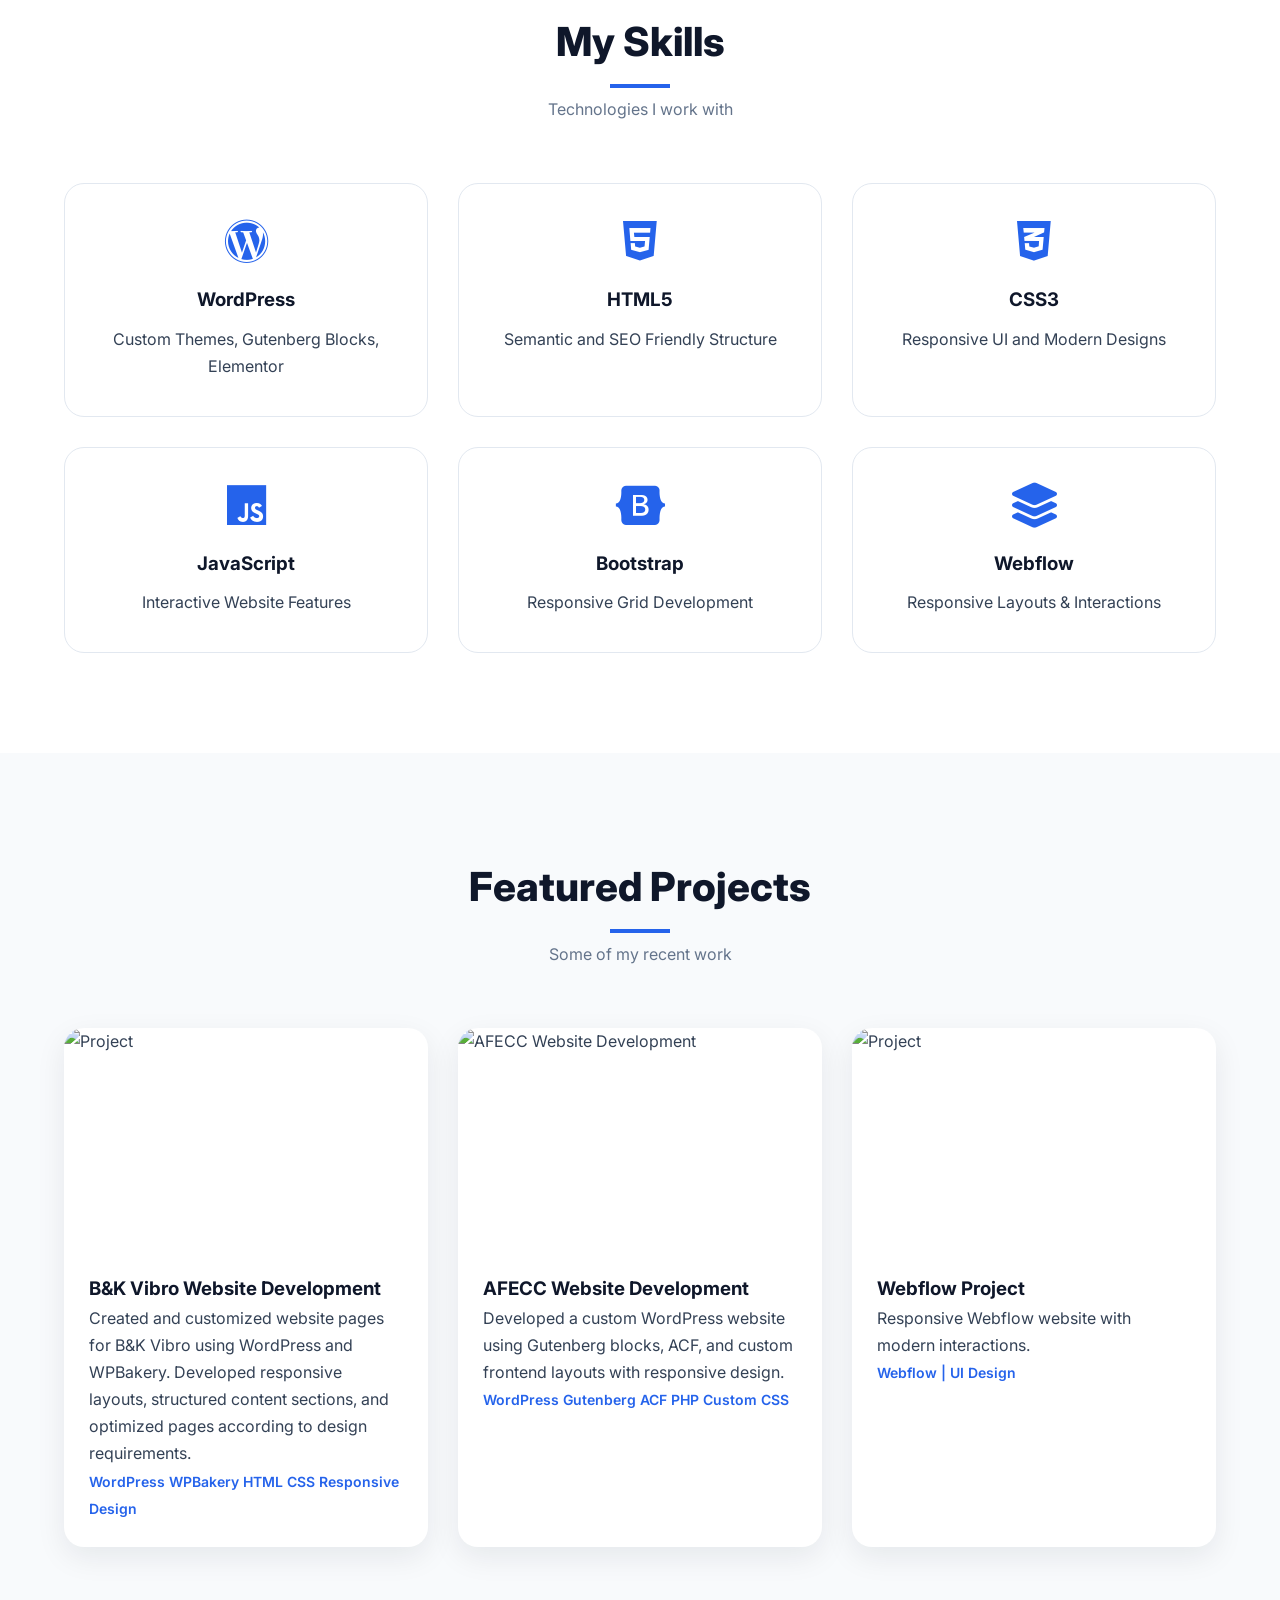
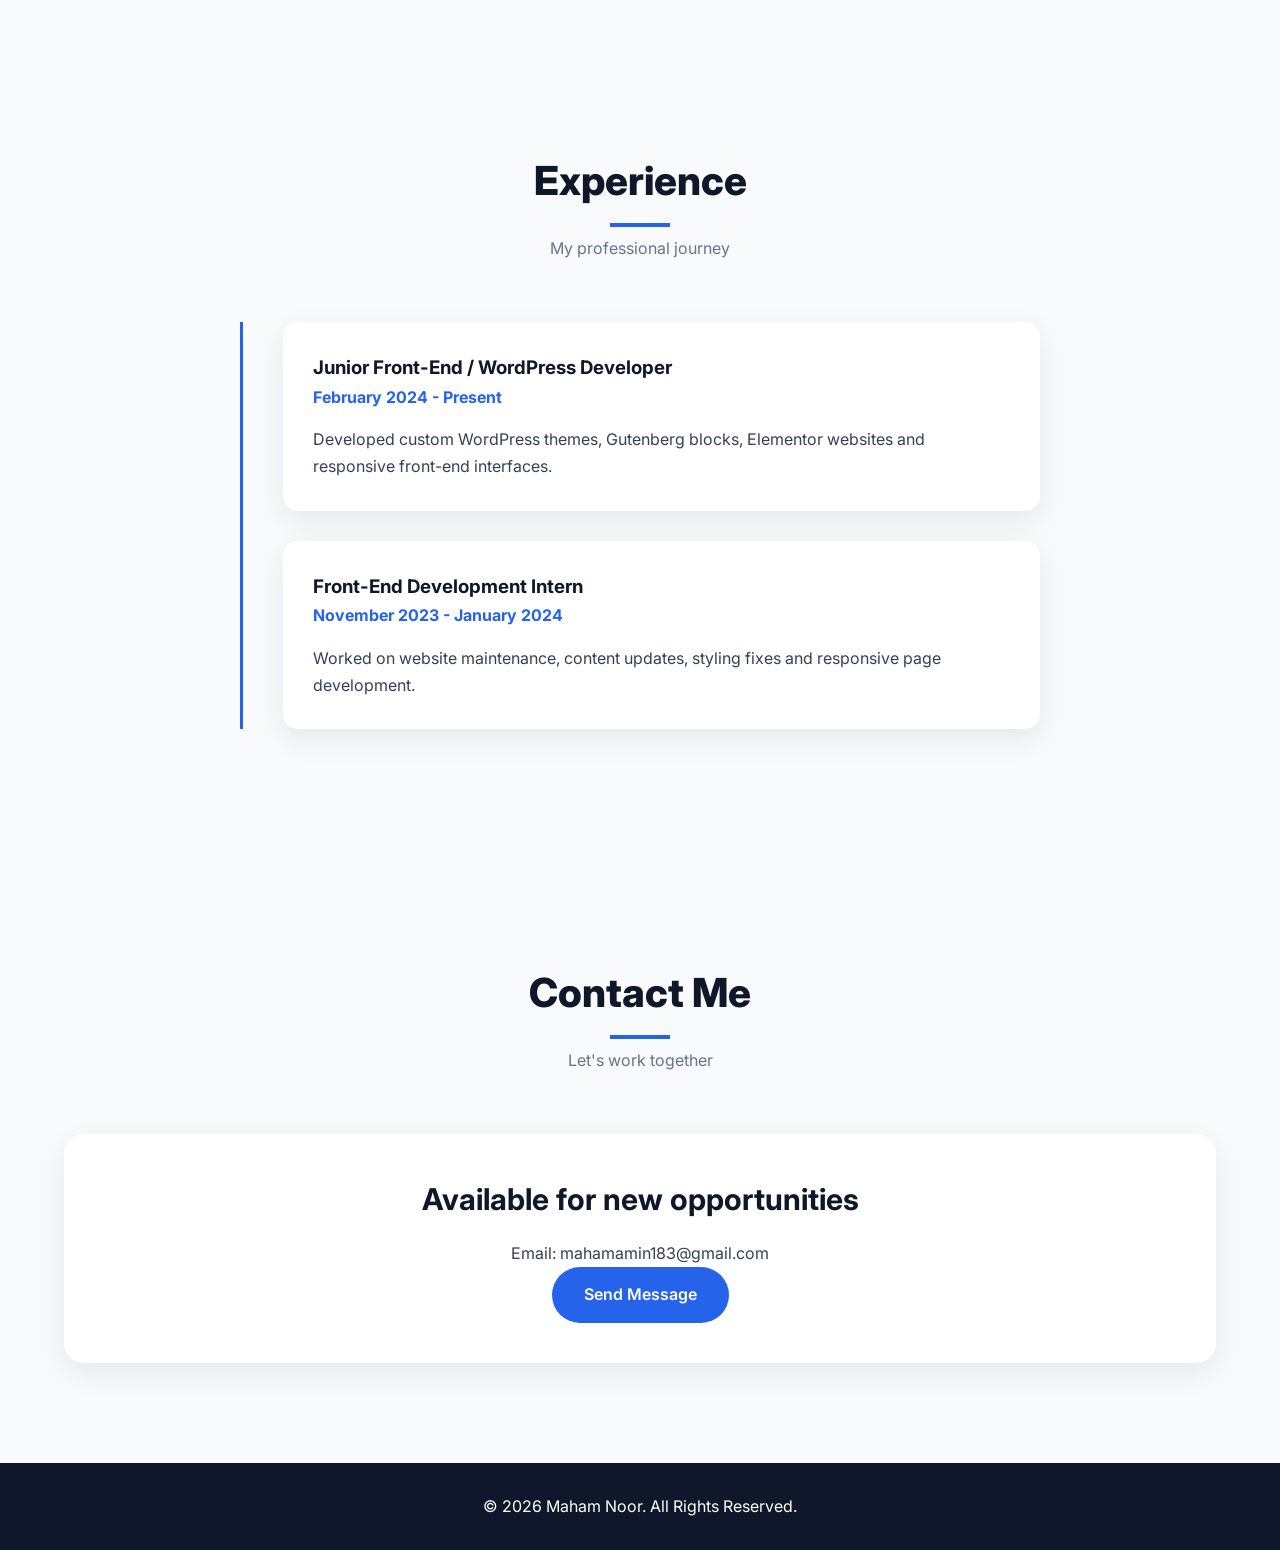
==== commit 38c32475: "Update index.html update card 2" ====
--- a/index.html
+++ b/index.html
@@ -189,17 +189,48 @@
                         </div>
                     </div>
 
-                    <div class="project-card">
-                        <img src="images/project2.jpg" alt="Project" />
-
-                        <div class="project-info">
-                            <h3>Website Development</h3>
-
-                            <p>Complete website development using Elementor and Bootstrap.</p>
-
-                            <span> Elementor | CSS | JS </span>
-                        </div>
-                    </div>
+                   <div class="project-card">
+
+    <img src="https://www.afecc.co.uk/wp-content/uploads/2024/01/logo.png" 
+         alt="AFECC Website Development" />
+
+    <div class="project-info">
+
+        <h3>
+            AFECC Website Development
+        </h3>
+
+
+        <p>
+            Developed a custom WordPress website using Gutenberg blocks,
+            ACF, and custom frontend layouts with responsive design.
+        </p>
+
+
+        <span>
+            WordPress
+        </span>
+
+        <span>
+            Gutenberg
+        </span>
+
+        <span>
+            ACF
+        </span>
+
+        <span>
+            PHP
+        </span>
+
+        <span>
+            Custom CSS
+        </span>
+
+
+    </div>
+
+</div>
 
                     <div class="project-card">
                         <img src="images/project3.jpg" alt="Project" />
--- a/css/style.css
+++ b/css/style.css
@@ -3,438 +3,194 @@
    Main Stylesheet
 ===================================================== */
 
-
 /* =========================
    ROOT VARIABLES
 ========================= */
-
 :root {
-
     --primary: #2563eb;
     --secondary: #0f172a;
     --accent: #38bdf8;
-
     --background: #f8fafc;
     --white: #ffffff;
-
     --text: #334155;
     --heading: #0f172a;
-
     --border: #e2e8f0;
-
     --shadow:
     0 10px 30px rgba(15,23,42,0.08);
-
     --transition: .3s ease;
-
-}
-
-
-
+}
 /* =========================
    RESET
 ========================= */
-
-
 * {
     margin:0;
     padding:0;
     box-sizing:border-box;
 }
-
-
 html {
 
     scroll-behavior:smooth;
-
-}
-
-
-
+}
 body {
-
     font-family:'Inter', sans-serif;
-
     background:var(--background);
-
     color:var(--text);
-
     line-height:1.7;
-
-}
-
-
-
+}
 img {
-
     max-width:100%;
-
     display:block;
-
-}
-
-
-
+}
 a {
-
     text-decoration:none;
-
     color:inherit;
-
-}
-
-
-
+}
 ul {
-
     list-style:none;
-
-}
-
-
-
-
-
+}
 /* =========================
    GLOBAL
 ========================= */
-
-
 .container {
-
     width:90%;
-
     max-width:1200px;
-
     margin:auto;
-
-}
-
-
-
+}
 .section {
-
     padding:100px 0;
-
-}
-
-
-
+}
 .section-title {
-
     text-align:center;
-
     margin-bottom:60px;
-
-}
-
-
-
+}
 .section-title h2 {
-
     font-size:40px;
-
     color:var(--heading);
-
     font-weight:800;
-
     position:relative;
-
     display:inline-block;
-
-}
-
-
-
+}
 .section-title h2::after {
-
     content:"";
-
     position:absolute;
-
     width:60px;
-
     height:4px;
-
     background:var(--primary);
-
     bottom:-12px;
-
     left:50%;
-
     transform:translateX(-50%);
-
-}
-
-
-
+}
 .section-title p {
-
     margin-top:20px;
-
     color:#64748b;
-
-}
-
-
-
-
-
-
-
+}
 /* =========================
    HEADER
 ========================= */
-
-
 .header {
-
     position:fixed;
-
     width:100%;
-
     top:0;
-
     left:0;
-
     z-index:999;
-
     background:rgba(255,255,255,.85);
-
     backdrop-filter:blur(12px);
-
     border-bottom:1px solid var(--border);
-
-}
-
-
-
+}
 .nav-container {
-
     height:80px;
-
     display:flex;
-
     align-items:center;
-
     justify-content:space-between;
-
-}
-
-
-
+}
 .logo {
-
     font-size:32px;
-
     font-weight:800;
-
     color:var(--secondary);
-
-}
-
-
-
+}
 .logo span {
-
-    color:var(--primary);
-
-}
-
-
-
+    color:var(--primary);
+}
 .navbar {
-
     display:flex;
-
     gap:35px;
-
-}
-
-
-
+}
 .navbar a {
-
     font-weight:500;
-
     color:var(--secondary);
-
     transition:var(--transition);
-
-}
-
-
-
+}
 .navbar a:hover {
-
-    color:var(--primary);
-
-}
-
-
-
+    color:var(--primary);
+}
 .menu-btn {
-
     display:none;
-
     border:none;
-
     background:none;
-
     font-size:25px;
-
     cursor:pointer;
-
-}
-
-
-
-
-
-
-
+}
 /* =========================
    HERO
 ========================= */
-
-
 .hero {
-
     padding-top:160px;
-
     min-height:100vh;
-
     display:flex;
-
     align-items:center;
-
-}
-
-
-
+}
 .hero-container {
-
     display:grid;
-
     grid-template-columns:1fr 1fr;
-
     align-items:center;
-
     gap:60px;
-
-}
-
-
-
+}
 .small-title {
-
-    color:var(--primary);
-
+    color:var(--primary);
     font-weight:600;
-
     font-size:18px;
-
-}
-
-
-
+}
 .hero-content h1 {
-
     font-size:65px;
-
     line-height:1.1;
-
     color:var(--heading);
-
     margin:10px 0;
-
-}
-
-
-
+}
 .hero-content h2 {
-
     font-size:32px;
-
-    color:var(--primary);
-
+    color:var(--primary);
     min-height:45px;
-
-}
-
-
-
+}
 .hero-content p {
-
     max-width:560px;
-
     font-size:18px;
-
     margin:25px 0;
-
-}
-
-
-
+}
 .hero-buttons {
-
     display:flex;
-
     gap:20px;
-
     margin-top:30px;
-
-}
-
-
-
-
+}
 .btn {
-
     padding:14px 32px;
-
     border-radius:50px;
-
     font-weight:600;
-
     display:inline-block;
-
     transition:var(--transition);
-
-}
-
-
-
+}
 .primary {
-
     background:var(--primary);
-
     color:white;
-
-}
-
-
-
+}
 .primary:hover {
-
     transform:translateY(-4px);
-
     box-shadow:var(--shadow);
-
-}
-
-
-
+}
 .secondary {
-
     border:2px solid var(--primary);
-
-    color:var(--primary);
-
-}
-
-
-
+    color:var(--primary);
+
+}
 .secondary:hover {
 
     background:var(--primary);
@@ -679,33 +435,17 @@
     background:white;
 
     border-radius:20px;
-
     overflow:hidden;
-
     box-shadow:var(--shadow);
-
     transition:.3s;
-
-}
-
-
-
+}
 .project-card:hover {
-
     transform:translateY(-10px);
-
-}
-
-
-
+}
 .project-card img {
-
     width:100%;
-
     height:220px;
-
-    object-fit:cover;
-
+    object-fit:contain;
 }
 
 
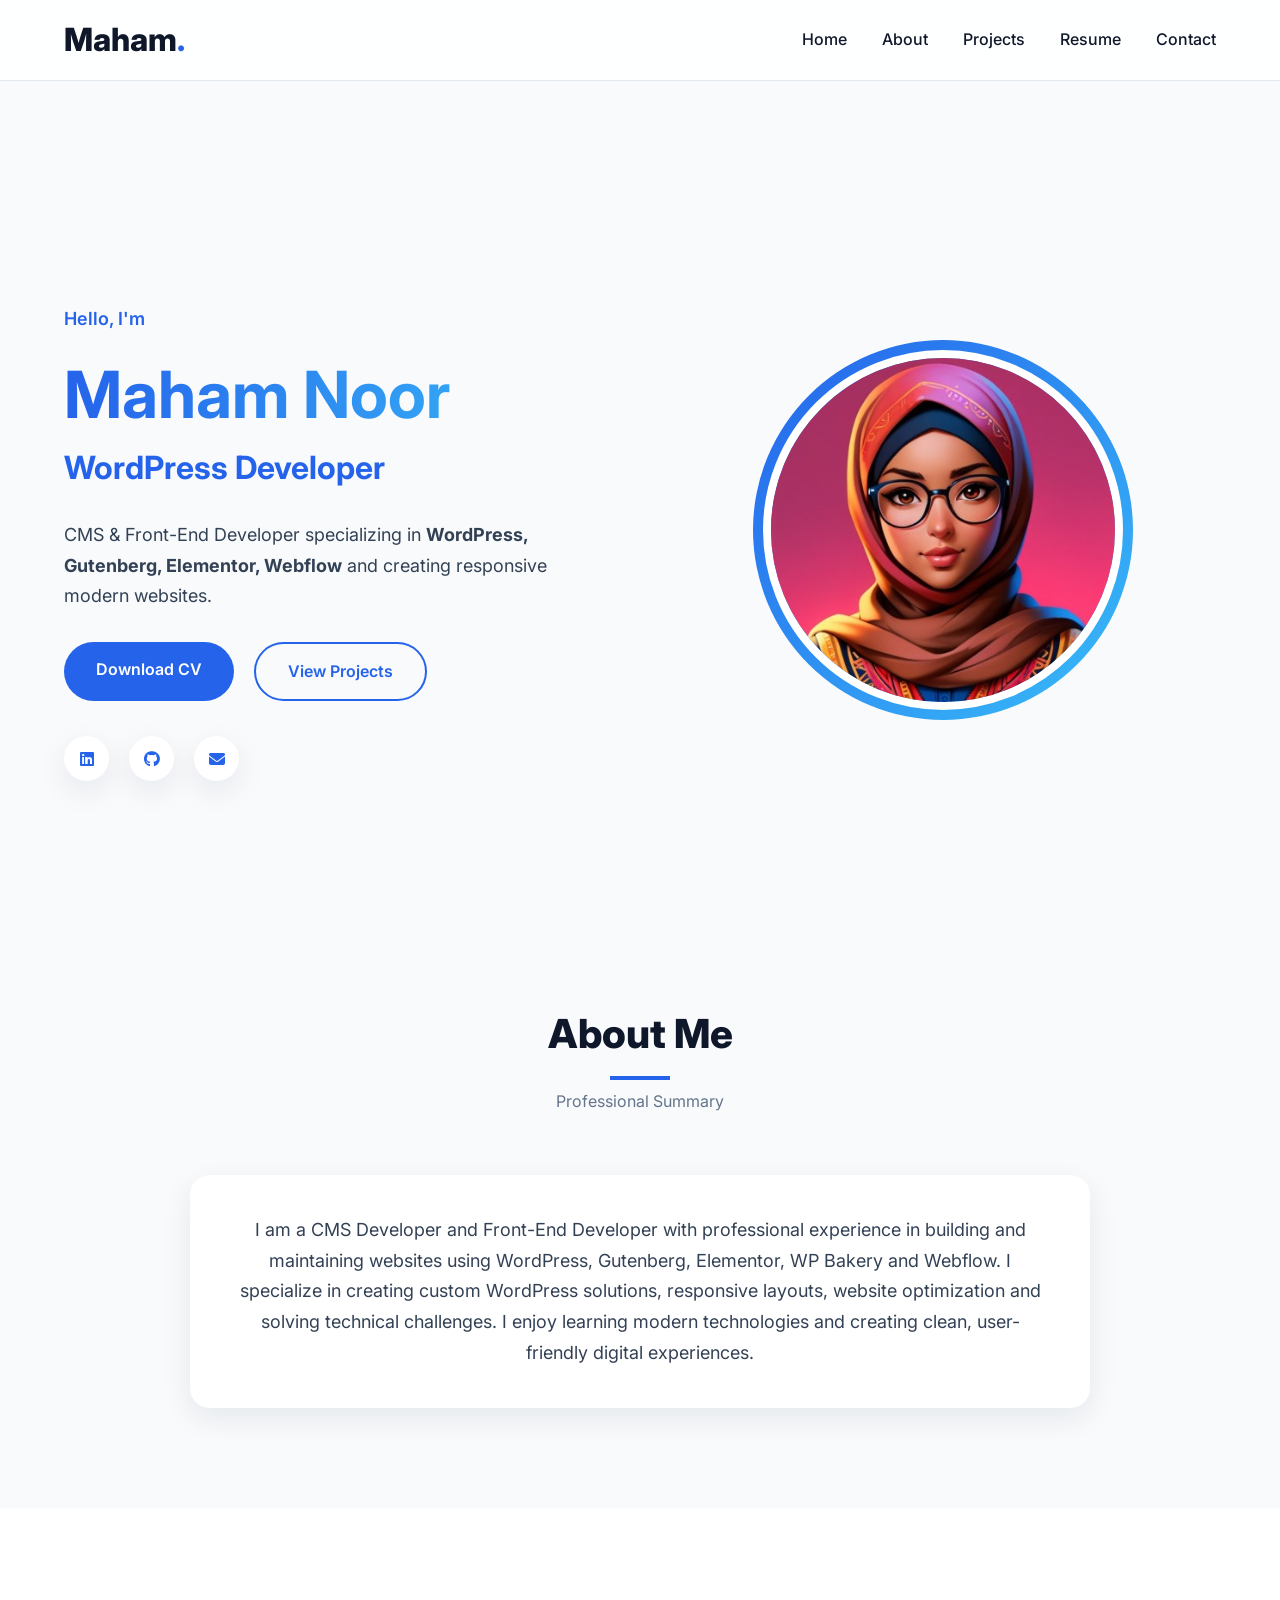
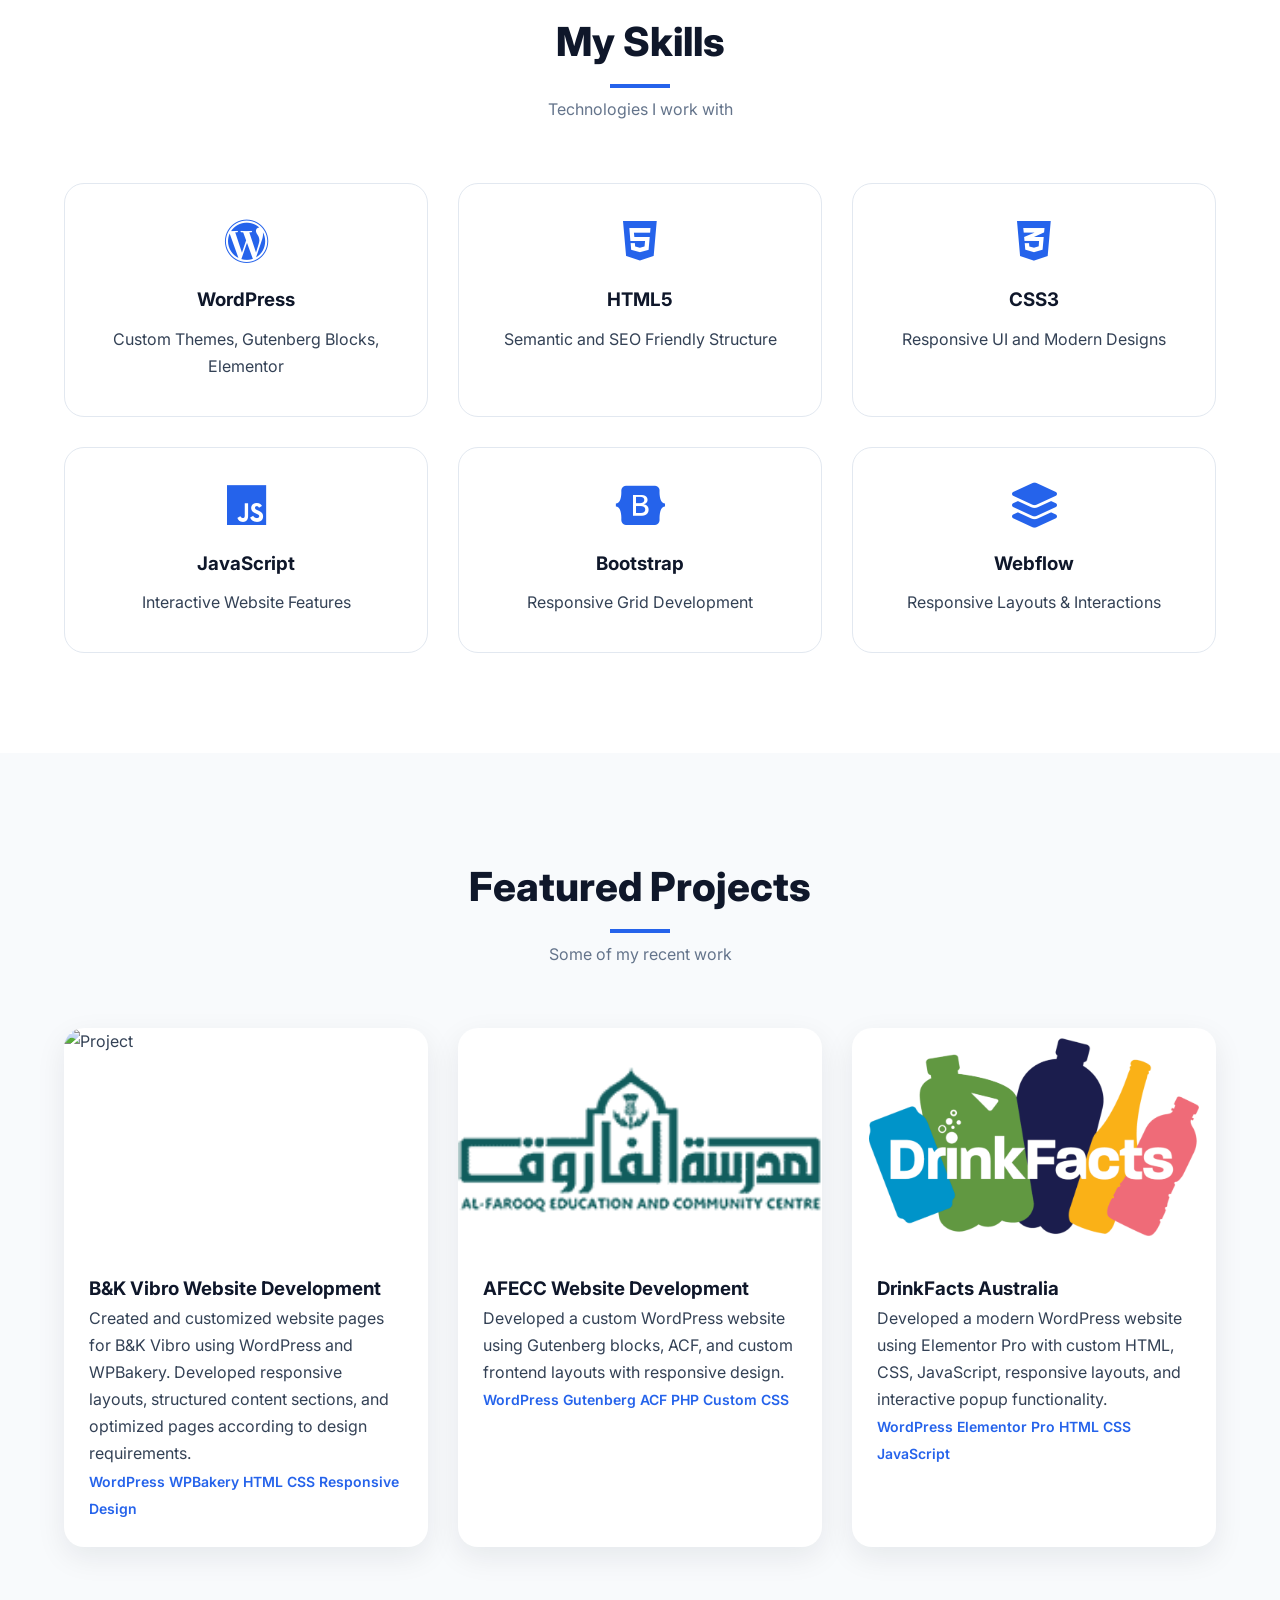
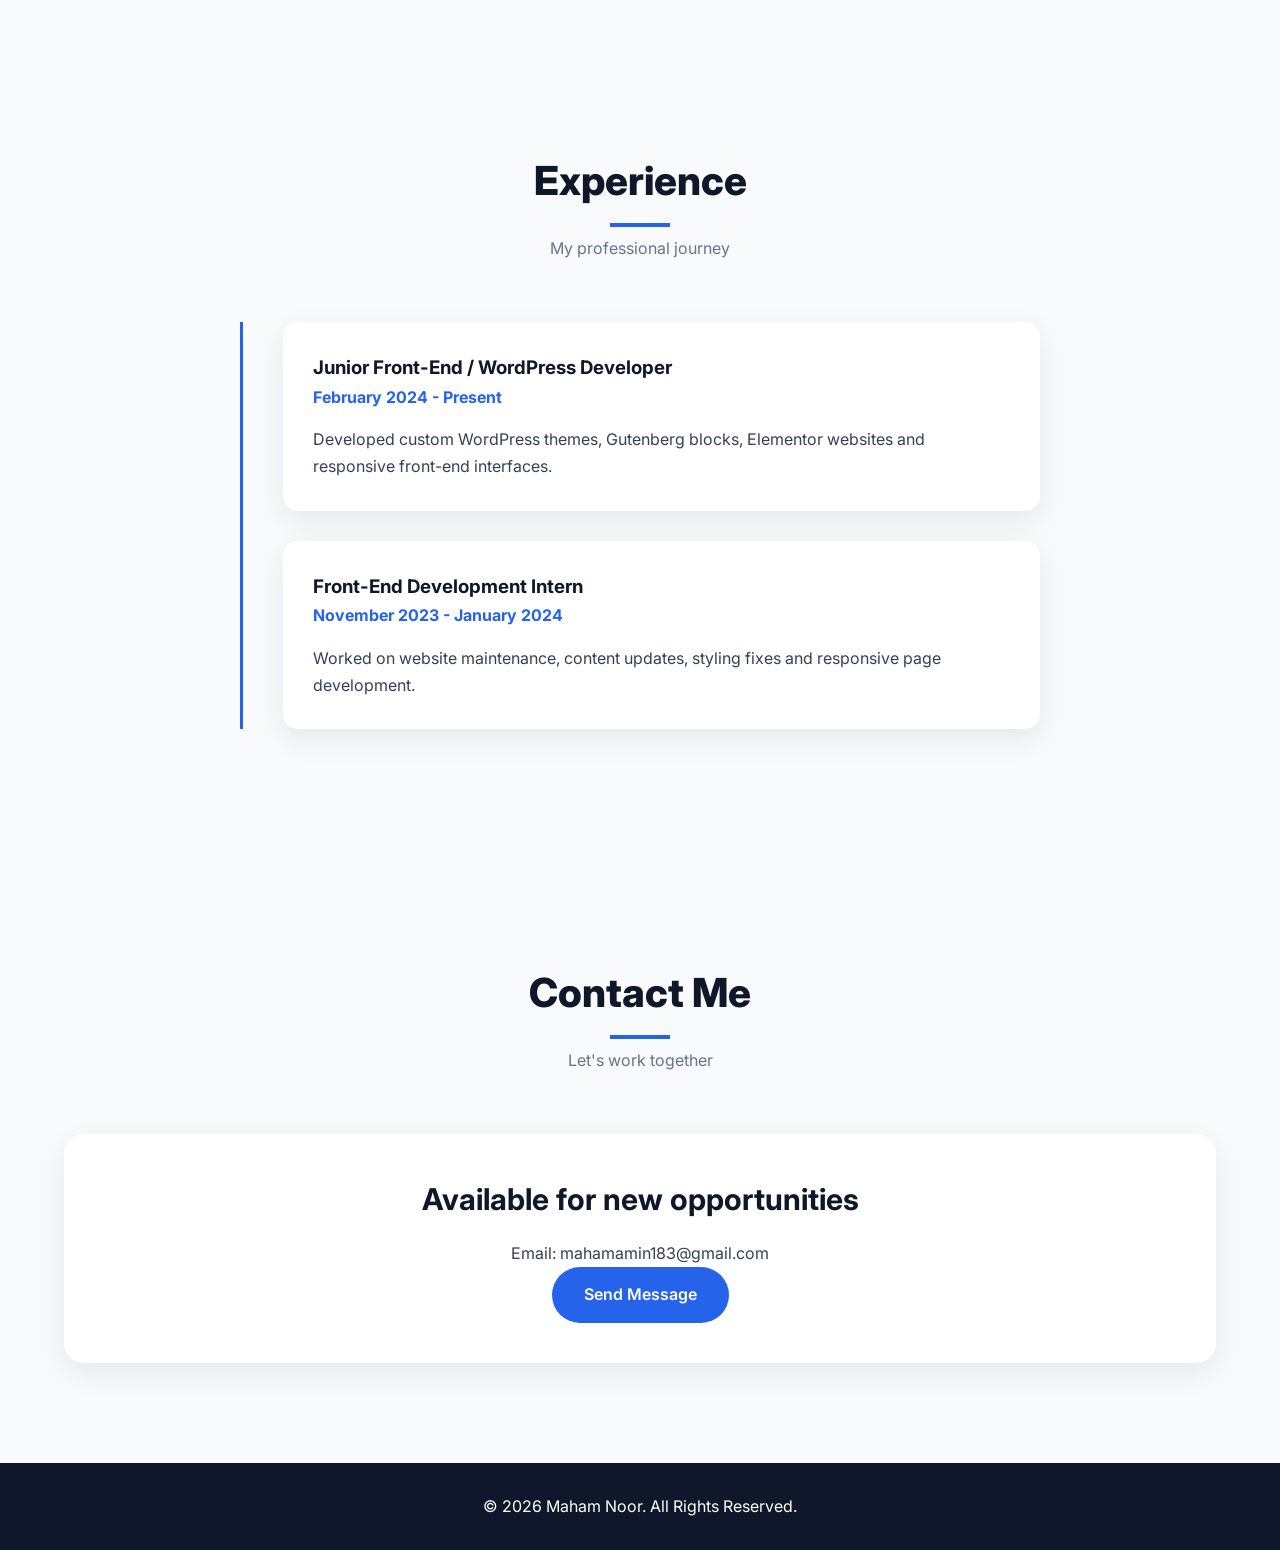
==== commit 037aa374: "Update index.html Updated Project Section" ====
--- a/index.html
+++ b/index.html
@@ -191,7 +191,7 @@
 
                    <div class="project-card">
 
-    <img src="https://www.afecc.co.uk/wp-content/uploads/2024/01/logo.png" 
+    <img src="img/website-logoo.png" 
          alt="AFECC Website Development" />
 
     <div class="project-info">
@@ -233,16 +233,45 @@
 </div>
 
                     <div class="project-card">
-                        <img src="images/project3.jpg" alt="Project" />
-
-                        <div class="project-info">
-                            <h3>Webflow Project</h3>
-
-                            <p>Responsive Webflow website with modern interactions.</p>
-
-                            <span> Webflow | UI Design </span>
-                        </div>
-                    </div>
+
+    <img src="img/DrinkFacts-logo-1.png"
+         alt="DrinkFacts Australia" />
+
+    <div class="project-info">
+
+        <h3>
+            DrinkFacts Australia
+        </h3>
+
+        <p>
+            Developed a modern WordPress website using Elementor Pro with
+            custom HTML, CSS, JavaScript, responsive layouts, and interactive
+            popup functionality.
+        </p>
+
+        <span>
+            WordPress
+        </span>
+
+        <span>
+            Elementor Pro
+        </span>
+
+        <span>
+            HTML
+        </span>
+
+        <span>
+            CSS
+        </span>
+
+        <span>
+            JavaScript
+        </span>
+
+    </div>
+
+</div>
                 </div>
             </div>
         </section>
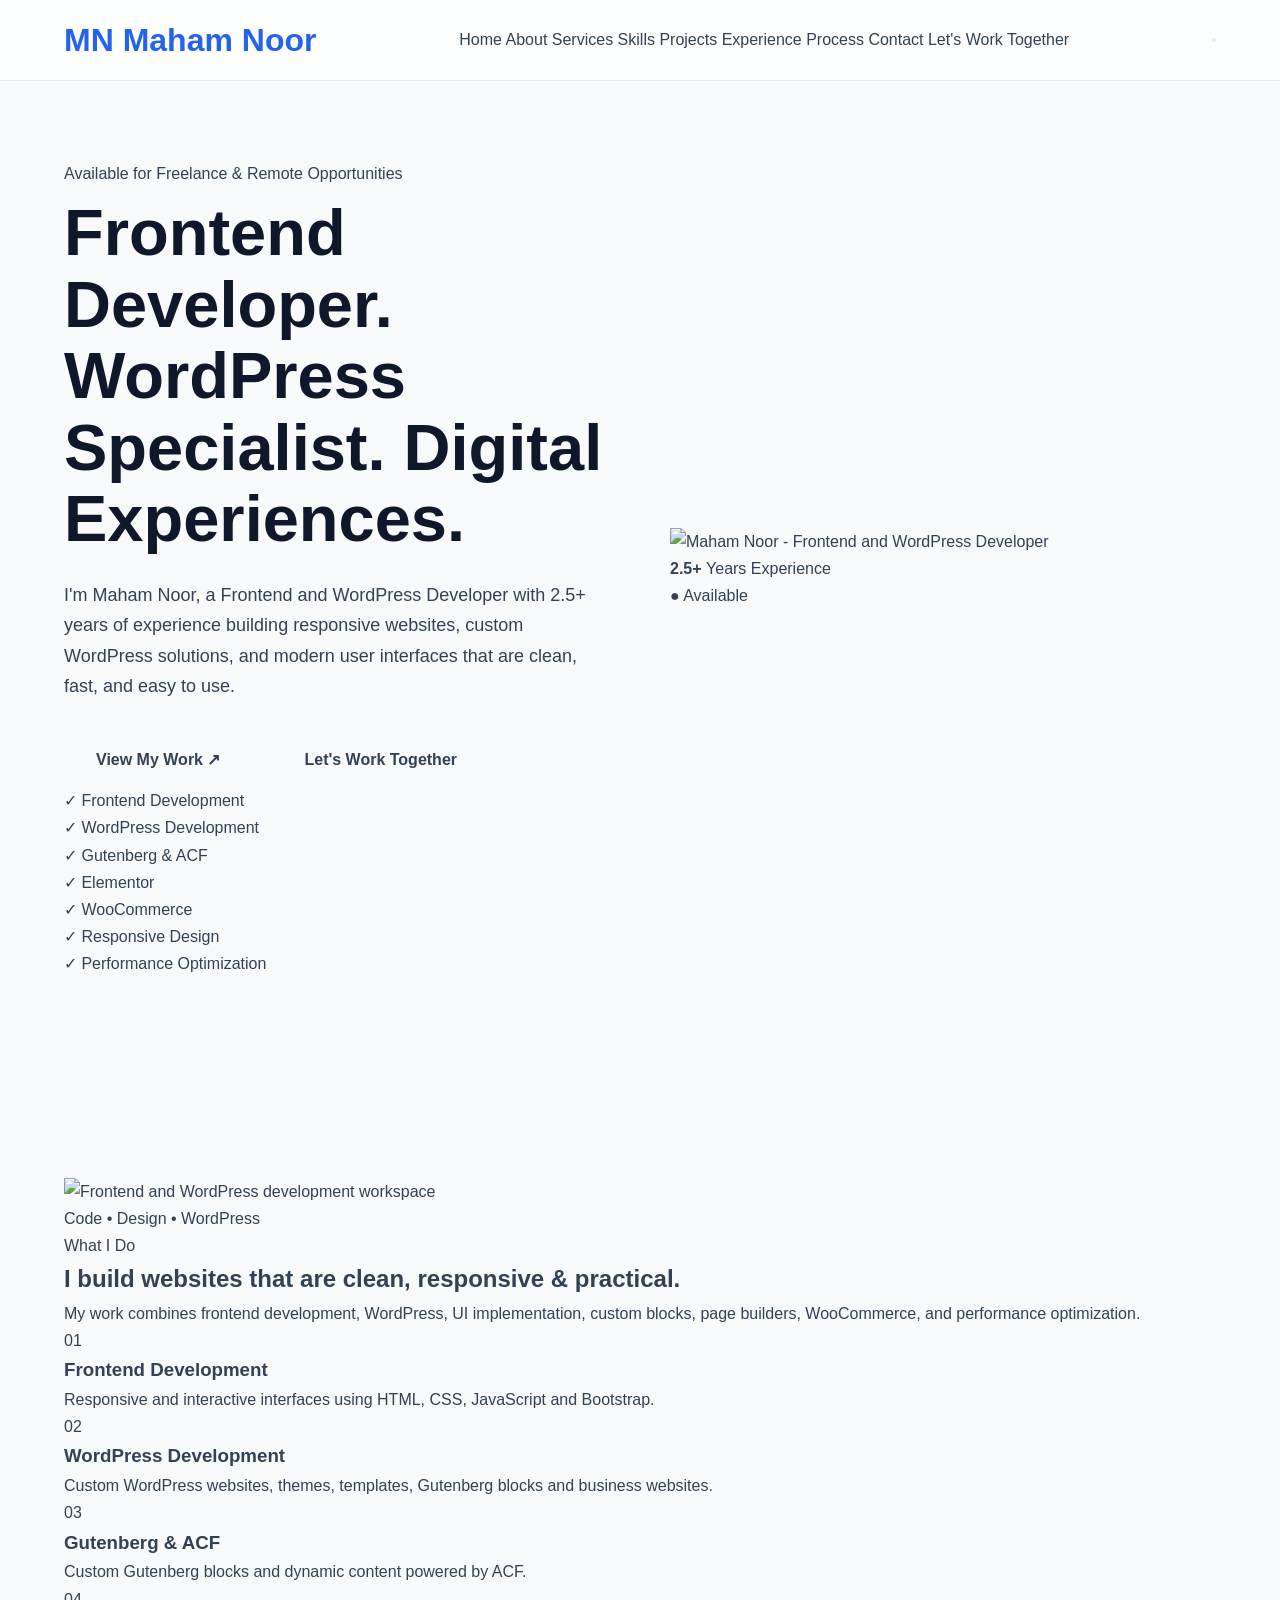
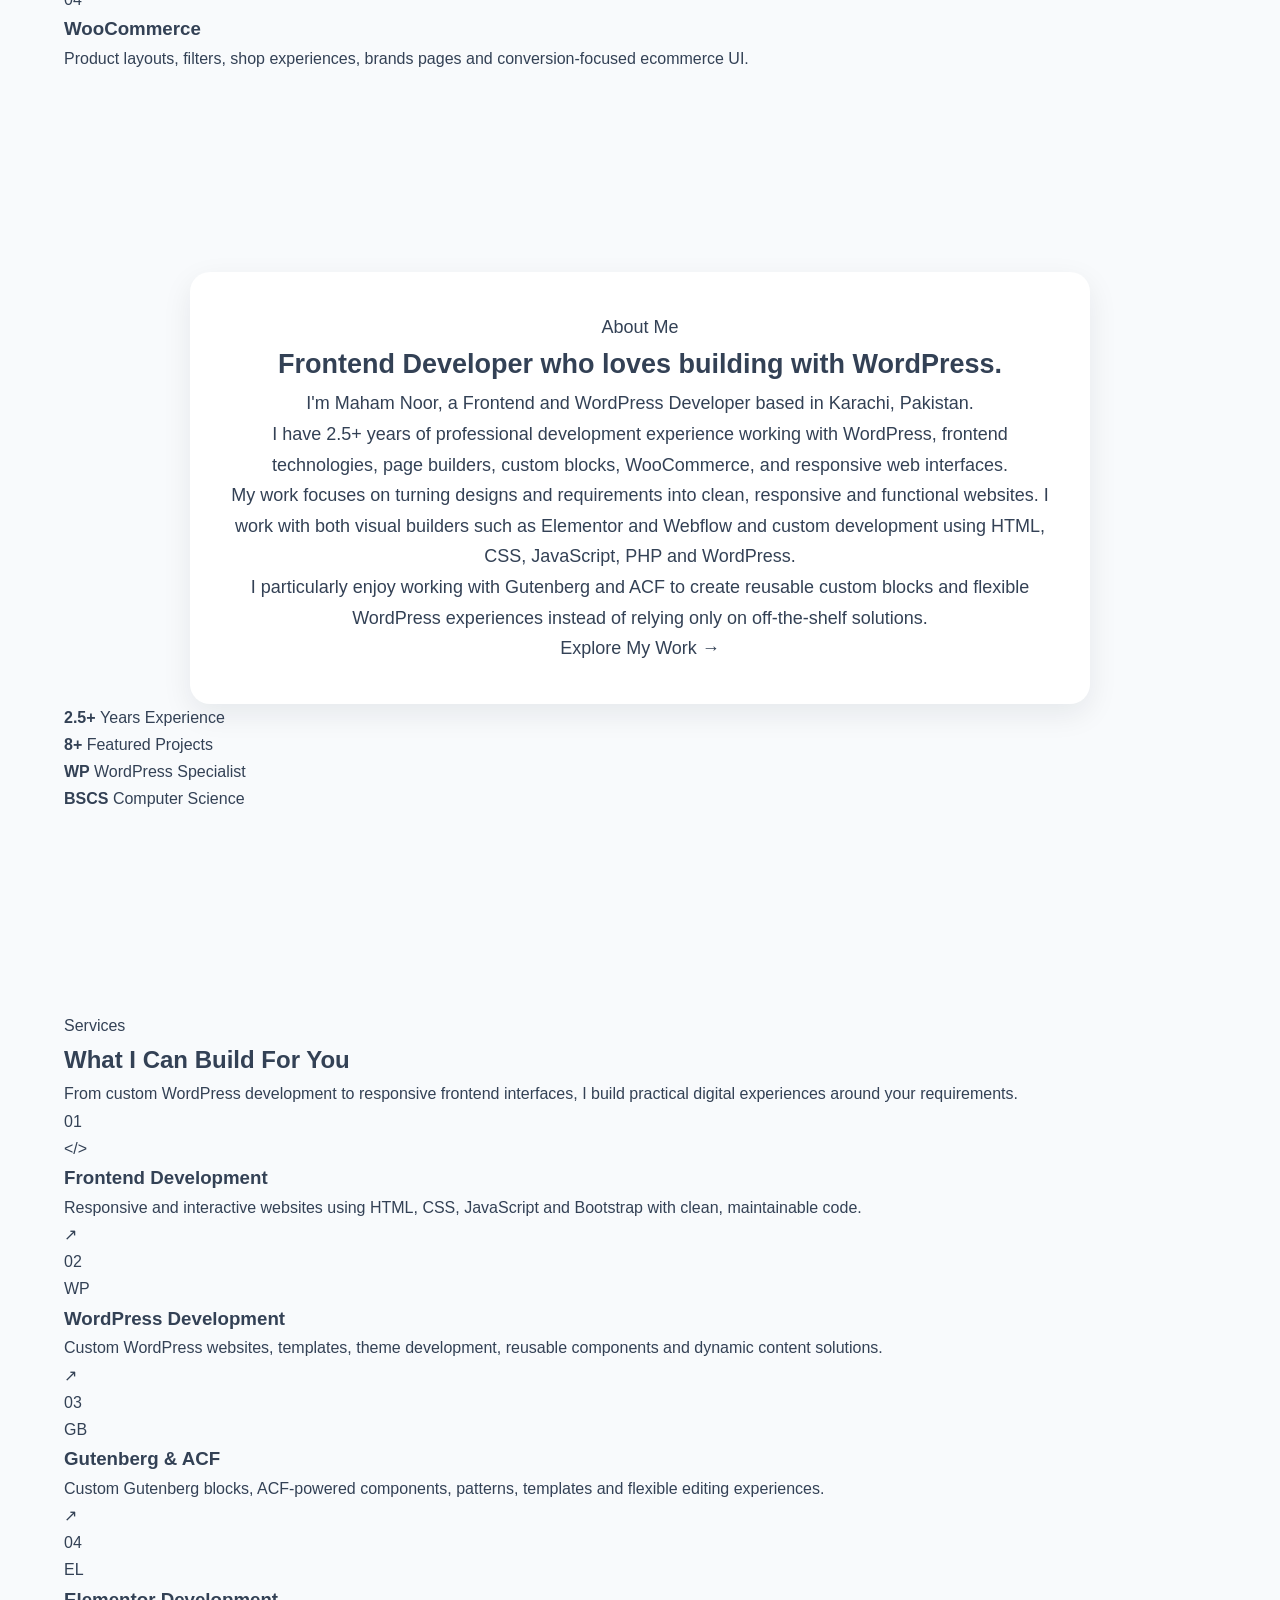
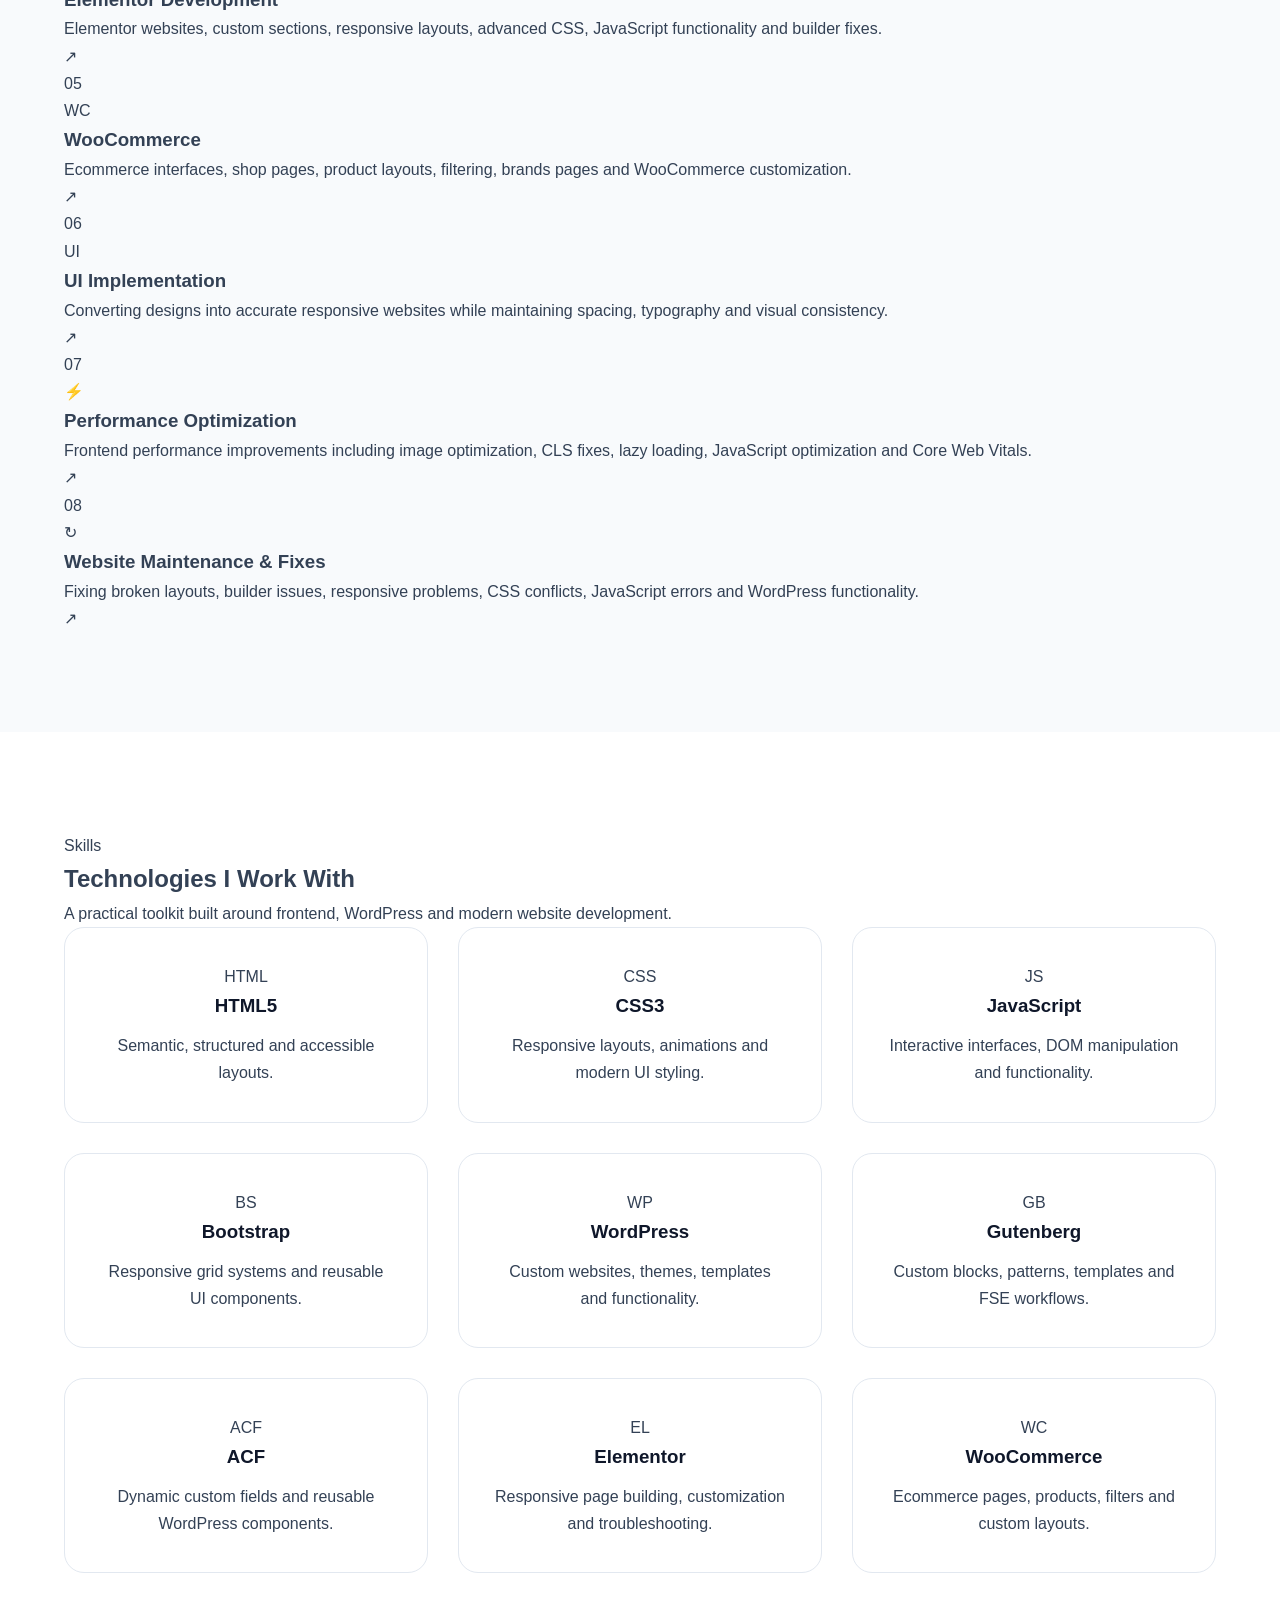
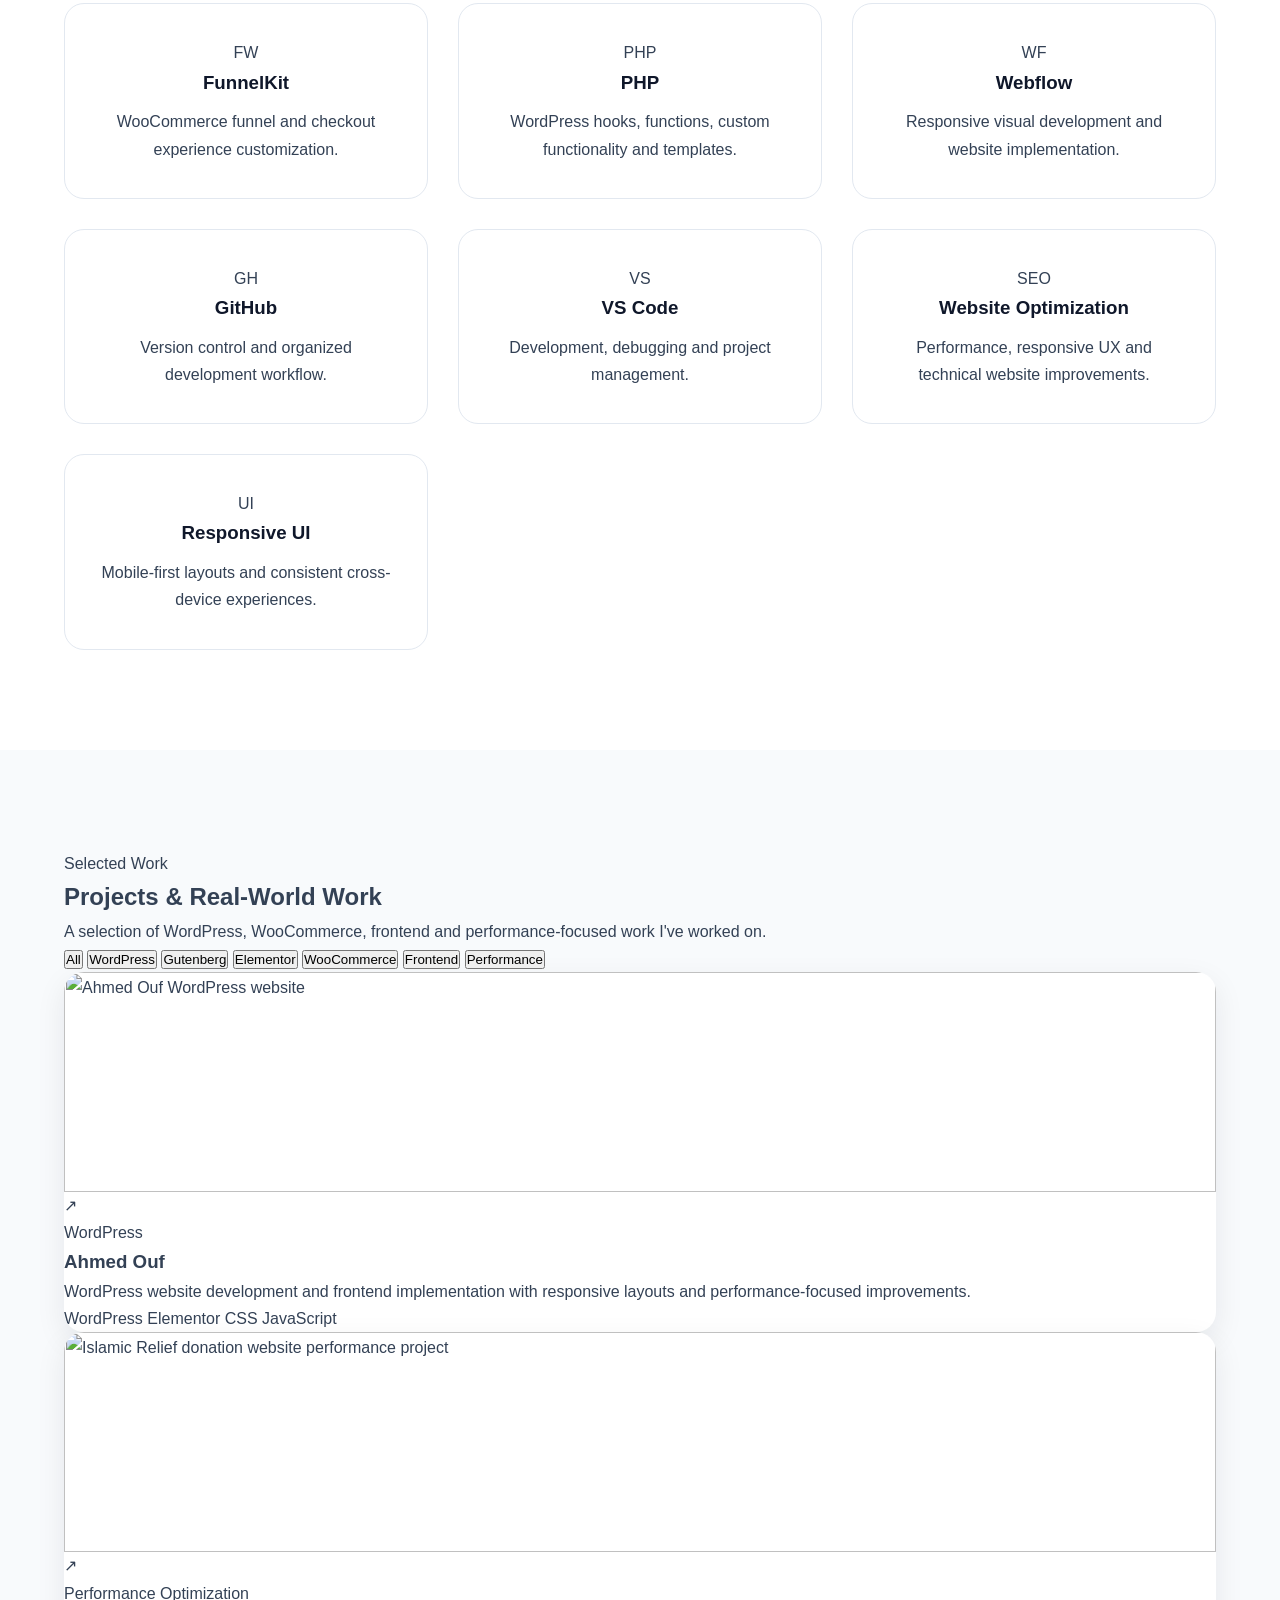
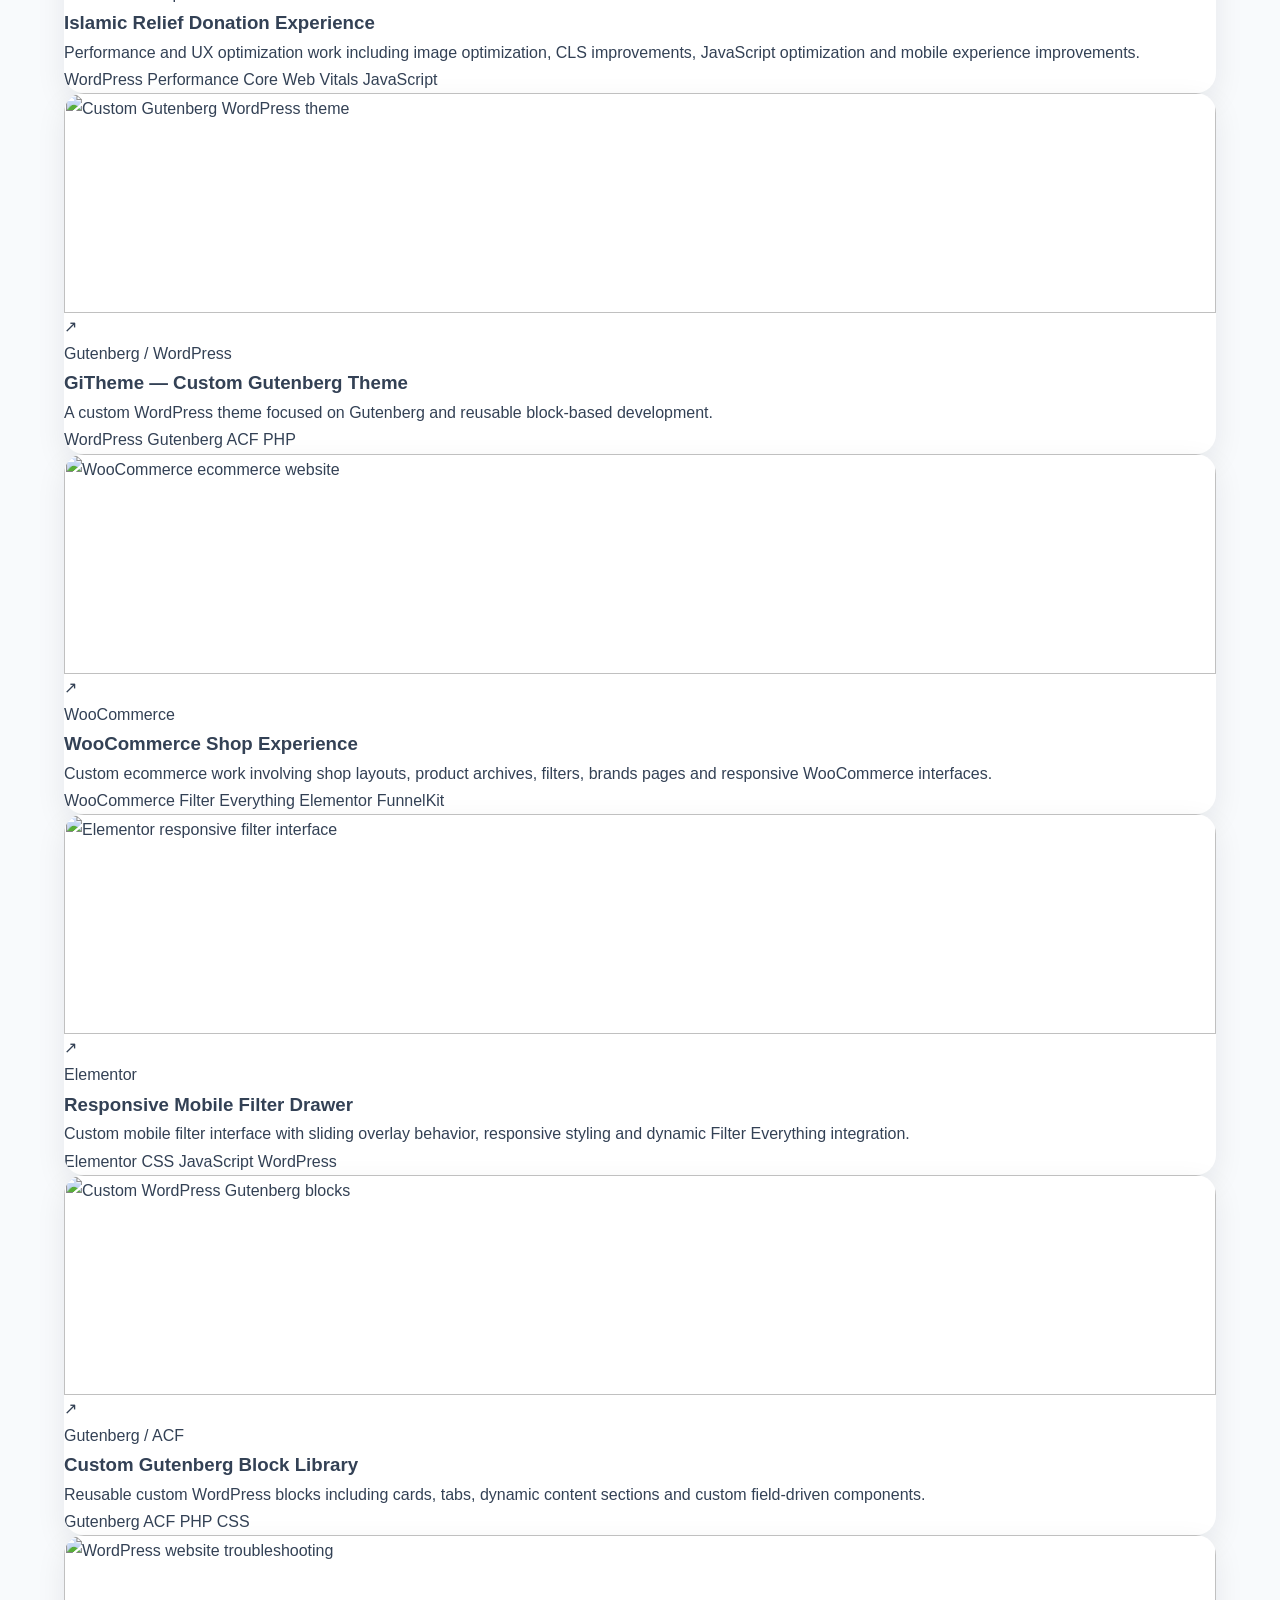
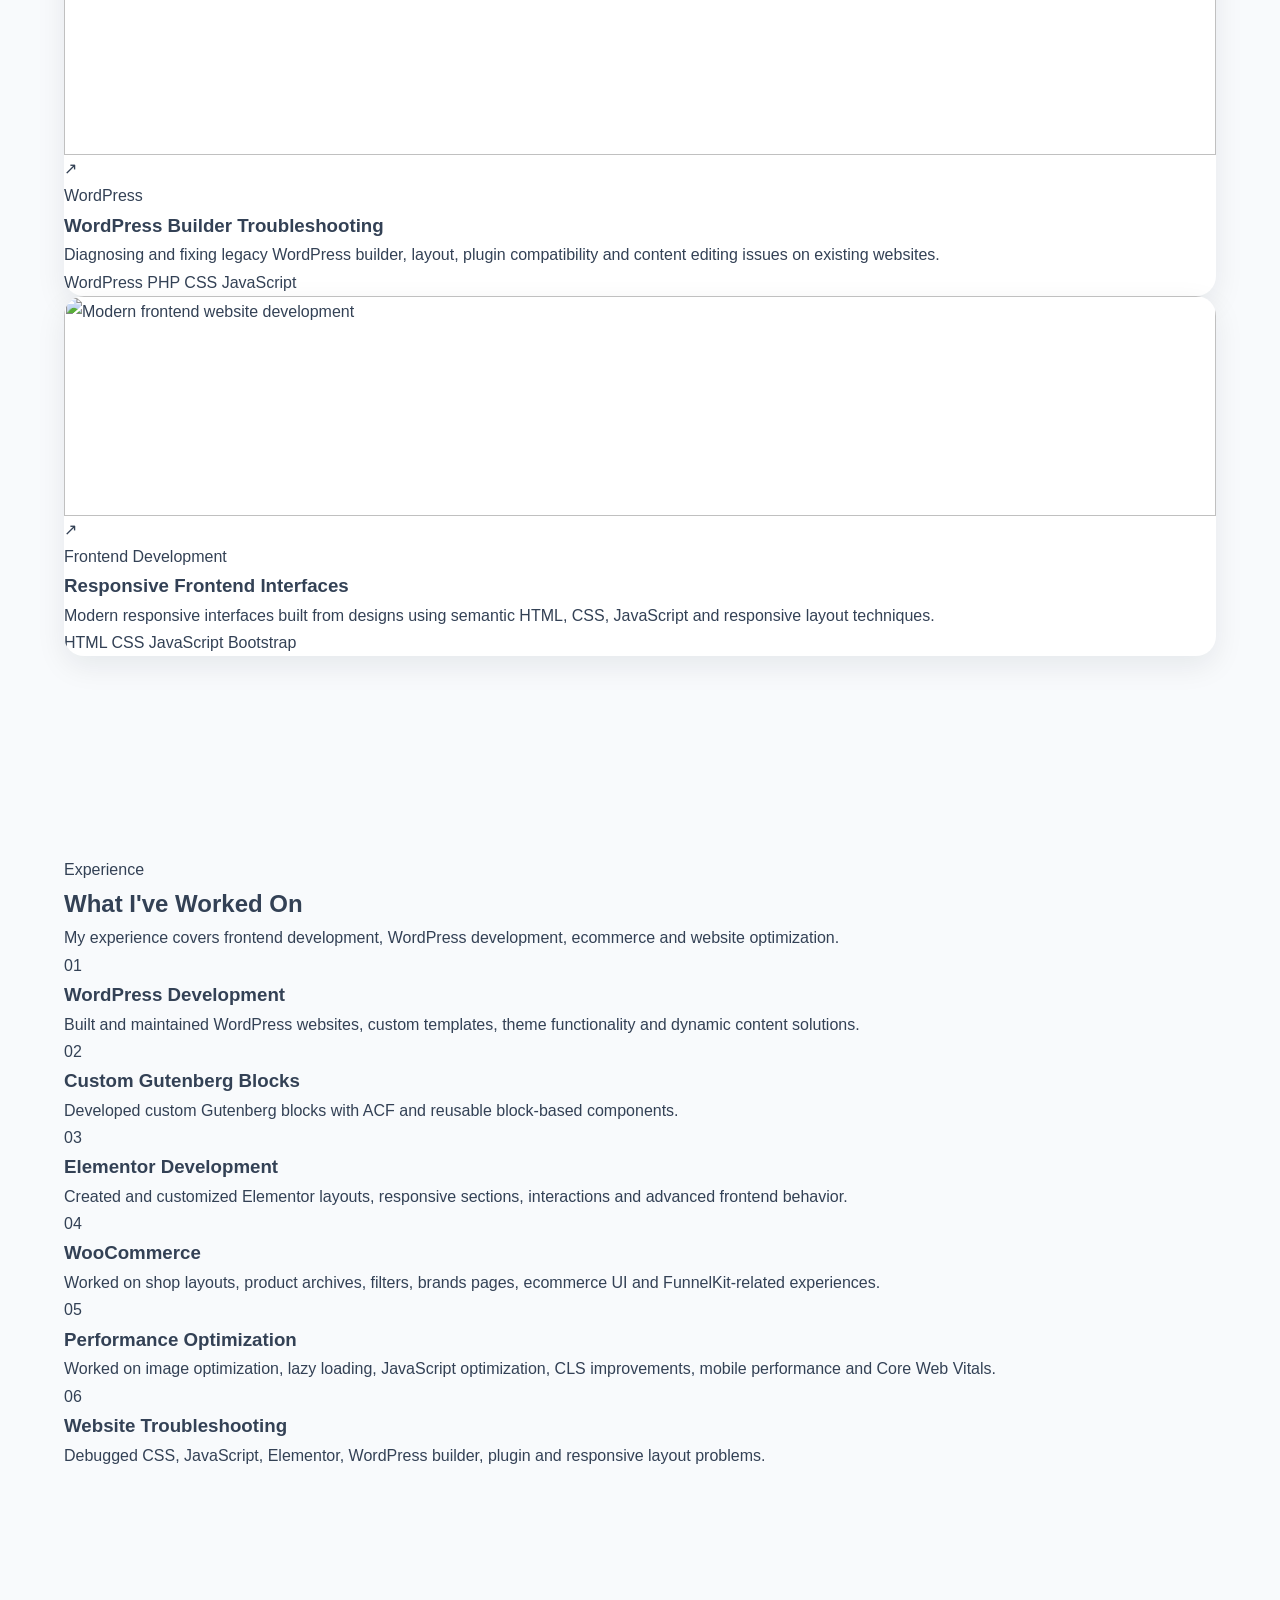
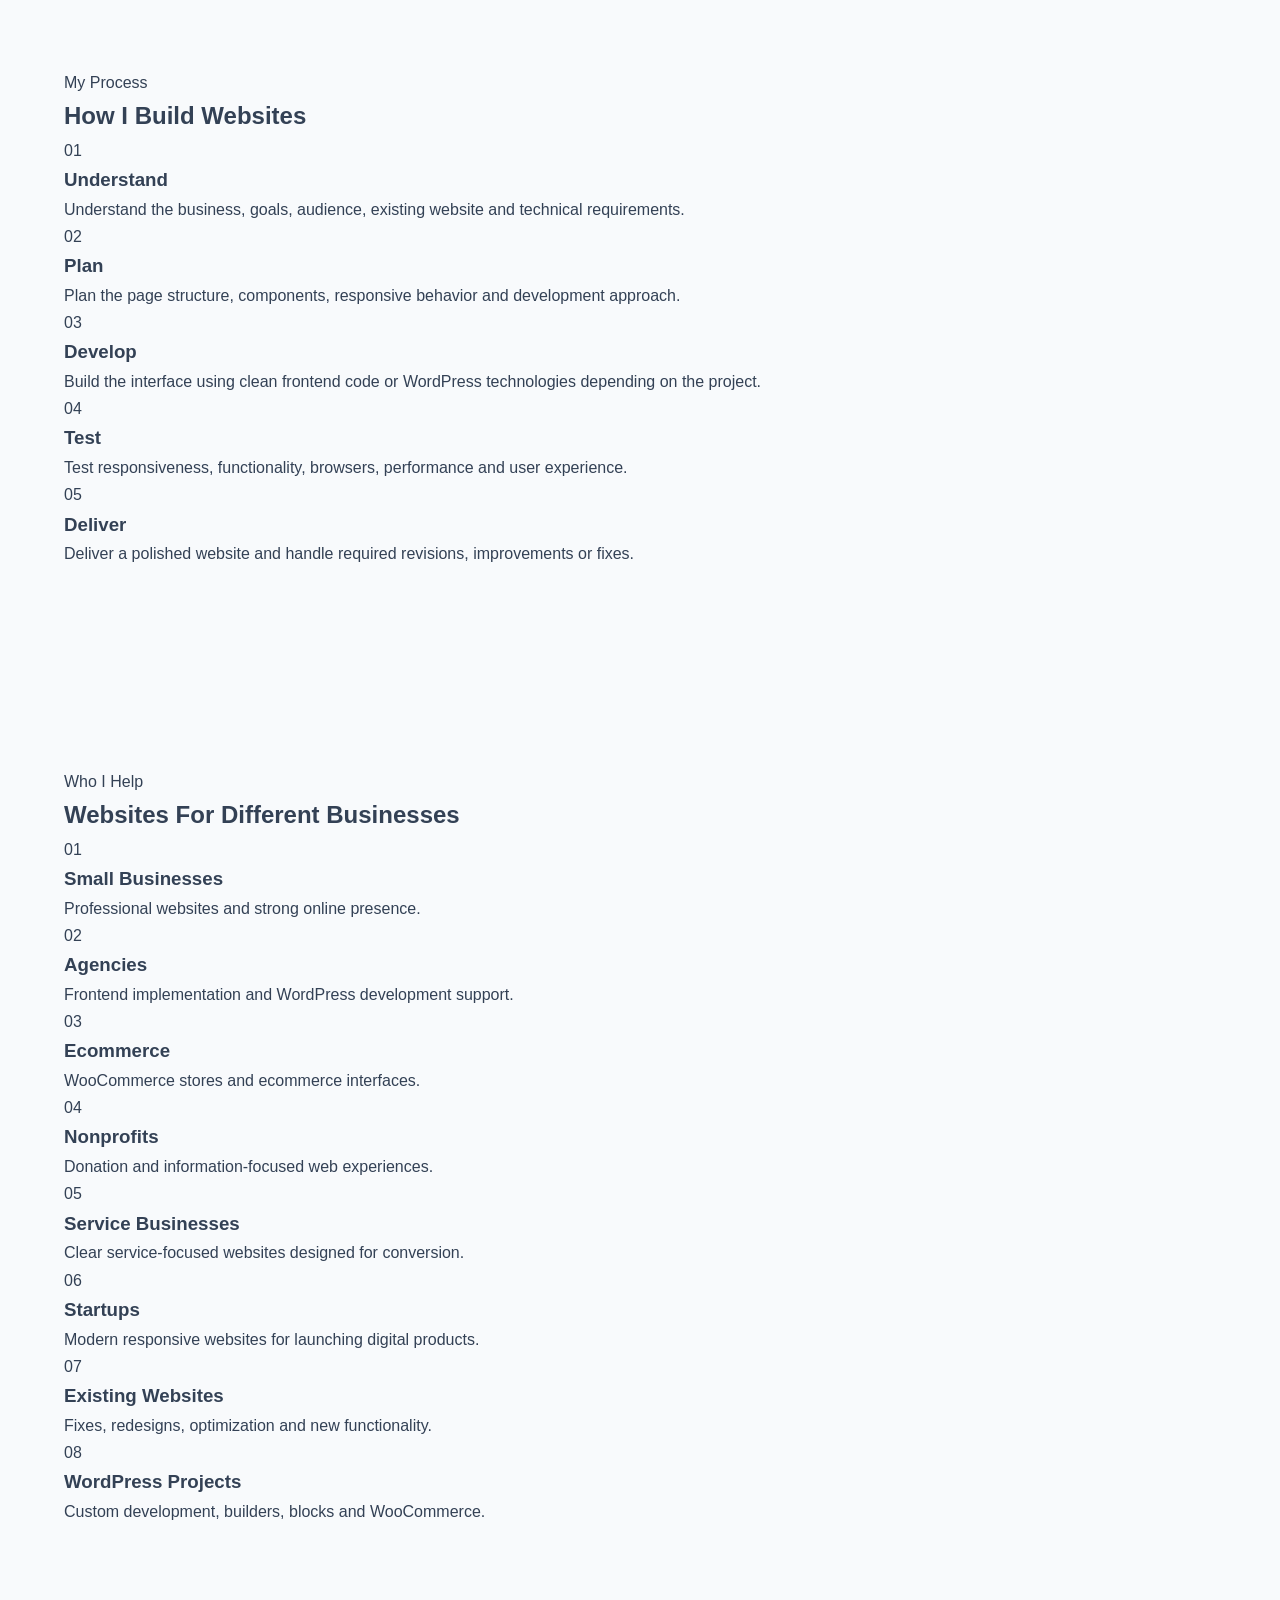
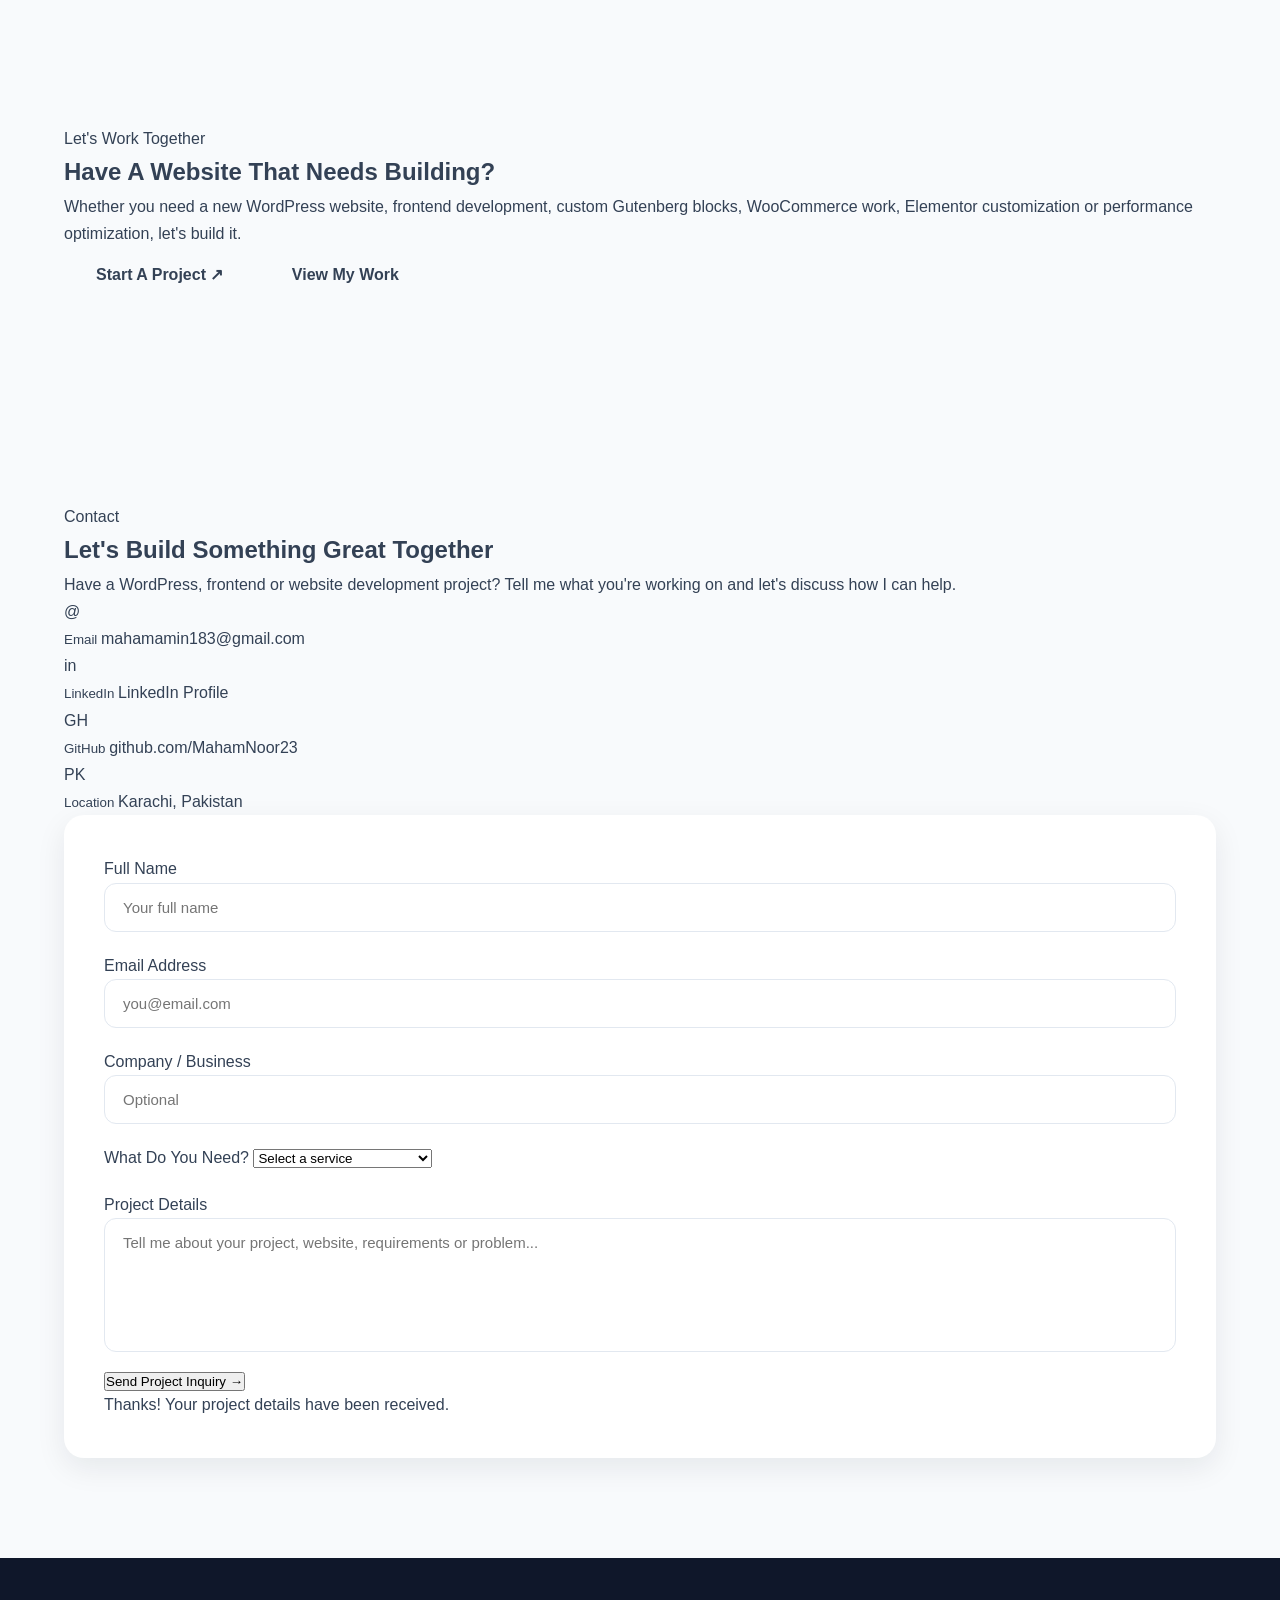
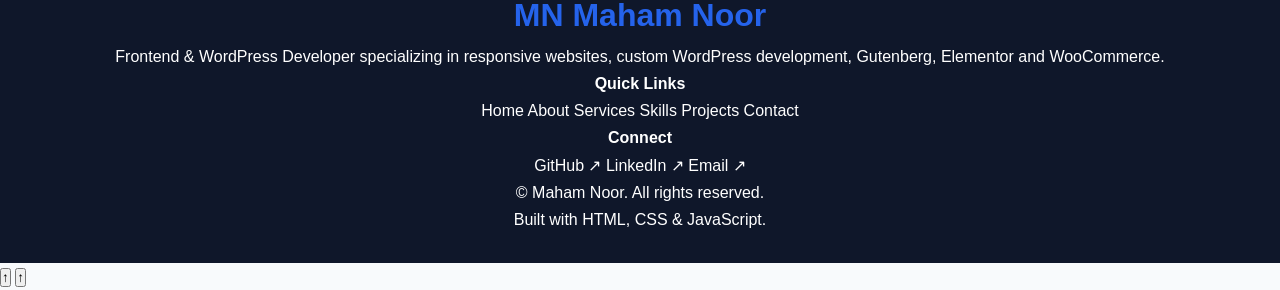
==== commit 261557ca: "Update complete ui" ====
--- a/index.html
+++ b/index.html
@@ -1,341 +1,2844 @@
-<!doctype html>
-<html lang="en">
-    <head>
-        <meta charset="UTF-8" />
-        <meta name="viewport" content="width=device-width, initial-scale=1.0" />
-
-        <title>Maham Noor | WordPress Developer & Front-End Developer</title>
-
-        <meta
-            name="description"
-            content="Maham Noor is a WordPress Developer and Front-End Developer specializing in WordPress, Gutenberg, Elementor, Webflow, HTML, CSS and JavaScript."
-        />
-
-        <meta
-            name="keywords"
-            content="Maham Noor, WordPress Developer, Front-End Developer, Gutenberg Developer, Elementor Developer, Webflow Developer"
-        />
-
-        <meta name="author" content="Maham Noor" />
-
-        <!-- Google Fonts -->
-        <link rel="preconnect" href="https://fonts.googleapis.com" />
-        <link rel="preconnect" href="https://fonts.gstatic.com" crossorigin />
-        <link
-            href="https://fonts.googleapis.com/css2?family=Inter:wght@400;500;600;700;800&display=swap"
-            rel="stylesheet"
-        />
-
-        <!-- Icons -->
-        <link rel="stylesheet" href="https://cdnjs.cloudflare.com/ajax/libs/font-awesome/6.5.2/css/all.min.css" />
-
-        <!-- CSS -->
-        <link rel="stylesheet" href="css/style.css" />
-        <link rel="stylesheet" href="css/responsive.css" />
-        <link rel="stylesheet" href="css/animation.css" />
-    </head>
-
-    <body>
-        <!-- HEADER LOAD HERE -->
-
-        <div id="header"></div>
-        <!-- ================= HERO ================= -->
-
-        <section class="hero" id="home">
-            <div class="container hero-container">
-                <div class="hero-content">
-                    <p class="small-title">Hello, I'm</p>
-
-                    <h1>Maham Noor</h1>
-
-                    <h2>
-                        <span class="typing"></span>
-                    </h2>
+<html>
+
+<head>
+    <meta charset="UTF-8">
+    <meta name="viewport" content="width=device-width, initial-scale=1.0">
+
+    <title>Maham Noor | Frontend &amp; WordPress Developer</title>
+
+    <meta name="description" content="Maham Noor is a Frontend and WordPress Developer specializing in responsive websites, custom Gutenberg blocks, Elementor, WooCommerce, custom WordPress themes and modern frontend development.">
+
+    <meta name="keywords" content="Maham Noor, Frontend Developer, WordPress Developer, Gutenberg Developer, Elementor Developer, WooCommerce Developer, JavaScript, HTML, CSS, Bootstrap, ACF">
+
+    <meta name="author" content="Maham Noor">
+
+    <!-- Google Fonts -->
+    <link rel="preconnect" href="https://fonts.googleapis.com">
+    <link rel="preconnect" href="https://fonts.gstatic.com" crossorigin="">
+
+    <link href="https://fonts.googleapis.com/css2?family=DM+Sans:wght@400;500;600;700&amp;family=Space+Grotesk:wght@400;500;600;700&amp;display=swap" rel="stylesheet">
+
+    <!-- Main CSS -->
+    <link rel="stylesheet" href="css/style.css">
+</head>
+<body>
+
+<!-- =========================================================
+     HEADER
+========================================================= -->
+
+<header class="header" id="header">
+
+    <div class="container nav-container">
+
+        <a href="#home" class="logo" aria-label="Maham Noor Home">
+
+            <span class="logo-mark">
+                MN
+            </span>
+
+            <span>
+                Maham Noor
+            </span>
+
+        </a>
+
+
+        <nav class="nav" id="nav">
+
+            <a href="#home" class="nav-link active">
+                Home
+            </a>
+
+            <a href="#about" class="nav-link">
+                About
+            </a>
+
+            <a href="#services" class="nav-link">
+                Services
+            </a>
+
+            <a href="#skills" class="nav-link">
+                Skills
+            </a>
+
+            <a href="#projects" class="nav-link">
+                Projects
+            </a>
+
+            <a href="#experience" class="nav-link">
+                Experience
+            </a>
+
+            <a href="#process" class="nav-link">
+                Process
+            </a>
+
+            <a href="#contact" class="nav-link">
+                Contact
+            </a>
+
+            <a href="#contact" class="nav-button">
+                Let's Work Together
+            </a>
+
+        </nav>
+
+
+        <button class="menu-toggle" id="menuToggle" aria-label="Open navigation menu" aria-expanded="false" type="button">
+            <span></span>
+            <span></span>
+            <span></span>
+        </button>
+
+    </div>
+
+</header>
+
+
+<main>
+
+<!-- =========================================================
+     HERO
+========================================================= -->
+
+<section class="hero section" id="home">
+
+    <div class="hero-grid"></div>
+
+
+    <div class="container hero-container">
+
+
+        <div class="hero-content reveal">
+
+            <div class="availability">
+
+                <span class="availability-dot"></span>
+
+                Available for Freelance &amp; Remote Opportunities
+
+            </div>
+
+
+            <h1>
+
+                Frontend Developer.
+
+                <span>
+                    WordPress Specialist.
+                </span>
+
+                Digital Experiences.
+
+            </h1>
+
+
+            <p class="hero-description">
+
+                I'm Maham Noor, a Frontend and WordPress Developer with
+                2.5+ years of experience building responsive websites,
+                custom WordPress solutions, and modern user interfaces
+                that are clean, fast, and easy to use.
+
+            </p>
+
+
+            <div class="hero-buttons">
+
+                <a href="#projects" class="btn btn-primary">
+                    View My Work
+
+                    <span>
+                        ↗
+                    </span>
+
+                </a>
+
+
+                <a href="#contact" class="btn btn-secondary">
+                    Let's Work Together
+                </a>
+
+            </div>
+
+
+            <div class="hero-features">
+
+                <div class="hero-feature">
+                    <span>✓</span>
+                    Frontend Development
+                </div>
+
+                <div class="hero-feature">
+                    <span>✓</span>
+                    WordPress Development
+                </div>
+
+                <div class="hero-feature">
+                    <span>✓</span>
+                    Gutenberg &amp; ACF
+                </div>
+
+                <div class="hero-feature">
+                    <span>✓</span>
+                    Elementor
+                </div>
+
+                <div class="hero-feature">
+                    <span>✓</span>
+                    WooCommerce
+                </div>
+
+                <div class="hero-feature">
+                    <span>✓</span>
+                    Responsive Design
+                </div>
+
+                <div class="hero-feature">
+                    <span>✓</span>
+                    Performance Optimization
+                </div>
+
+            </div>
+
+        </div>
+
+
+
+        <div class="hero-image-wrapper reveal">
+
+            <div class="hero-image-decoration"></div>
+
+
+            <div class="hero-image-card">
+
+                <!-- Replace this image later with your own professional photo -->
+
+                <img src="https://images.unsplash.com/photo-1494790108377-be9c29b29330?auto=format&amp;fit=crop&amp;w=900&amp;q=85" alt="Maham Noor - Frontend and WordPress Developer">
+
+
+                <div class="floating-card floating-card-one">
+
+                    <strong>
+                        2.5+
+                    </strong>
+
+                    <span>
+                        Years Experience
+                    </span>
+
+                </div>
+
+
+                <div class="floating-card floating-card-two">
+
+                    <span class="status-icon">
+                        ●
+                    </span>
+
+                    Available
+
+                </div>
+
+            </div>
+
+        </div>
+
+    </div>
+
+</section>
+
+
+
+<!-- =========================================================
+     QUICK INTRO / BUILT WITH PURPOSE
+========================================================= -->
+
+<section class="purpose section">
+
+    <div class="container purpose-grid">
+
+
+        <div class="purpose-image reveal">
+
+            <img src="https://images.unsplash.com/photo-1556761175-b413da4baf72?auto=format&amp;fit=crop&amp;w=1000&amp;q=85" alt="Frontend and WordPress development workspace">
+
+            <div class="image-label">
+                Code • Design • WordPress
+            </div>
+
+        </div>
+
+
+
+        <div class="purpose-content reveal">
+
+            <span class="section-label">
+                What I Do
+            </span>
+
+
+            <h2>
+
+                I build websites that are
+                <span>
+                    clean, responsive &amp; practical.
+                </span>
+
+            </h2>
+
+
+            <p>
+
+                My work combines frontend development, WordPress,
+                UI implementation, custom blocks, page builders,
+                WooCommerce, and performance optimization.
+
+            </p>
+
+
+            <div class="purpose-list">
+
+
+                <div class="purpose-item">
+
+                    <span class="number">
+                        01
+                    </span>
+
+                    <div>
+
+                        <h3>
+                            Frontend Development
+                        </h3>
+
+                        <p>
+                            Responsive and interactive interfaces using
+                            HTML, CSS, JavaScript and Bootstrap.
+                        </p>
+
+                    </div>
+
+                </div>
+
+
+
+                <div class="purpose-item">
+
+                    <span class="number">
+                        02
+                    </span>
+
+                    <div>
+
+                        <h3>
+                            WordPress Development
+                        </h3>
+
+                        <p>
+                            Custom WordPress websites, themes, templates,
+                            Gutenberg blocks and business websites.
+                        </p>
+
+                    </div>
+
+                </div>
+
+
+
+                <div class="purpose-item">
+
+                    <span class="number">
+                        03
+                    </span>
+
+                    <div>
+
+                        <h3>
+                            Gutenberg &amp; ACF
+                        </h3>
+
+                        <p>
+                            Custom Gutenberg blocks and dynamic content
+                            powered by ACF.
+                        </p>
+
+                    </div>
+
+                </div>
+
+
+
+                <div class="purpose-item">
+
+                    <span class="number">
+                        04
+                    </span>
+
+                    <div>
+
+                        <h3>
+                            WooCommerce
+                        </h3>
+
+                        <p>
+                            Product layouts, filters, shop experiences,
+                            brands pages and conversion-focused ecommerce UI.
+                        </p>
+
+                    </div>
+
+                </div>
+
+            </div>
+
+        </div>
+
+    </div>
+
+</section>
+
+
+
+<!-- =========================================================
+     ABOUT
+========================================================= -->
+
+<section class="about section" id="about">
+
+    <div class="container about-grid">
+
+
+        <div class="about-content reveal">
+
+            <span class="section-label">
+                About Me
+            </span>
+
+
+            <h2>
+
+                Frontend Developer
+                <span>
+                    who loves building with WordPress.
+                </span>
+
+            </h2>
+
+
+            <p>
+
+                I'm Maham Noor, a Frontend and WordPress Developer
+                based in Karachi, Pakistan.
+
+            </p>
+
+
+            <p>
+
+                I have 2.5+ years of professional development experience
+                working with WordPress, frontend technologies, page builders,
+                custom blocks, WooCommerce, and responsive web interfaces.
+
+            </p>
+
+
+            <p>
+
+                My work focuses on turning designs and requirements into
+                clean, responsive and functional websites. I work with both
+                visual builders such as Elementor and Webflow and custom
+                development using HTML, CSS, JavaScript, PHP and WordPress.
+
+            </p>
+
+
+            <p>
+
+                I particularly enjoy working with Gutenberg and ACF to create
+                reusable custom blocks and flexible WordPress experiences
+                instead of relying only on off-the-shelf solutions.
+
+            </p>
+
+
+            <a href="#projects" class="text-link">
+                Explore My Work
+
+                <span>
+                    →
+                </span>
+
+            </a>
+
+        </div>
+
+
+
+        <div class="about-stats reveal">
+
+
+            <div class="stat-card">
+
+                <strong>
+                    2.5+
+                </strong>
+
+                <span>
+                    Years Experience
+                </span>
+
+            </div>
+
+
+            <div class="stat-card">
+
+                <strong>
+                    8+
+                </strong>
+
+                <span>
+                    Featured Projects
+                </span>
+
+            </div>
+
+
+            <div class="stat-card">
+
+                <strong>
+                    WP
+                </strong>
+
+                <span>
+                    WordPress Specialist
+                </span>
+
+            </div>
+
+
+            <div class="stat-card">
+
+                <strong>
+                    BSCS
+                </strong>
+
+                <span>
+                    Computer Science
+                </span>
+
+            </div>
+
+        </div>
+
+    </div>
+
+</section>
+
+
+
+<!-- =========================================================
+     SERVICES
+========================================================= -->
+
+<section class="services section" id="services">
+
+    <div class="container">
+
+
+        <div class="section-heading reveal">
+
+            <span class="section-label">
+                Services
+            </span>
+
+
+            <h2>
+
+                What I Can
+                <span>
+                    Build For You
+                </span>
+
+            </h2>
+
+
+            <p>
+
+                From custom WordPress development to responsive
+                frontend interfaces, I build practical digital
+                experiences around your requirements.
+
+            </p>
+
+        </div>
+
+
+
+        <div class="services-grid">
+
+
+            <article class="service-card reveal">
+
+                <div class="service-number">
+                    01
+                </div>
+
+                <div class="service-icon">
+                    &lt;/&gt;
+                </div>
+
+                <h3>
+                    Frontend Development
+                </h3>
+
+                <p>
+
+                    Responsive and interactive websites using
+                    HTML, CSS, JavaScript and Bootstrap with
+                    clean, maintainable code.
+
+                </p>
+
+                <span class="service-arrow">
+                    ↗
+                </span>
+
+            </article>
+
+
+
+            <article class="service-card reveal">
+
+                <div class="service-number">
+                    02
+                </div>
+
+                <div class="service-icon">
+                    WP
+                </div>
+
+                <h3>
+                    WordPress Development
+                </h3>
+
+                <p>
+
+                    Custom WordPress websites, templates,
+                    theme development, reusable components
+                    and dynamic content solutions.
+
+                </p>
+
+                <span class="service-arrow">
+                    ↗
+                </span>
+
+            </article>
+
+
+
+            <article class="service-card reveal">
+
+                <div class="service-number">
+                    03
+                </div>
+
+                <div class="service-icon">
+                    GB
+                </div>
+
+                <h3>
+                    Gutenberg &amp; ACF
+                </h3>
+
+                <p>
+
+                    Custom Gutenberg blocks, ACF-powered
+                    components, patterns, templates and
+                    flexible editing experiences.
+
+                </p>
+
+                <span class="service-arrow">
+                    ↗
+                </span>
+
+            </article>
+
+
+
+            <article class="service-card reveal">
+
+                <div class="service-number">
+                    04
+                </div>
+
+                <div class="service-icon">
+                    EL
+                </div>
+
+                <h3>
+                    Elementor Development
+                </h3>
+
+                <p>
+
+                    Elementor websites, custom sections,
+                    responsive layouts, advanced CSS,
+                    JavaScript functionality and builder fixes.
+
+                </p>
+
+                <span class="service-arrow">
+                    ↗
+                </span>
+
+            </article>
+
+
+
+            <article class="service-card reveal">
+
+                <div class="service-number">
+                    05
+                </div>
+
+                <div class="service-icon">
+                    WC
+                </div>
+
+                <h3>
+                    WooCommerce
+                </h3>
+
+                <p>
+
+                    Ecommerce interfaces, shop pages, product
+                    layouts, filtering, brands pages and
+                    WooCommerce customization.
+
+                </p>
+
+                <span class="service-arrow">
+                    ↗
+                </span>
+
+            </article>
+
+
+
+            <article class="service-card reveal">
+
+                <div class="service-number">
+                    06
+                </div>
+
+                <div class="service-icon">
+                    UI
+                </div>
+
+                <h3>
+                    UI Implementation
+                </h3>
+
+                <p>
+
+                    Converting designs into accurate responsive
+                    websites while maintaining spacing,
+                    typography and visual consistency.
+
+                </p>
+
+                <span class="service-arrow">
+                    ↗
+                </span>
+
+            </article>
+
+
+
+            <article class="service-card reveal">
+
+                <div class="service-number">
+                    07
+                </div>
+
+                <div class="service-icon">
+                    ⚡
+                </div>
+
+                <h3>
+                    Performance Optimization
+                </h3>
+
+                <p>
+
+                    Frontend performance improvements including
+                    image optimization, CLS fixes, lazy loading,
+                    JavaScript optimization and Core Web Vitals.
+
+                </p>
+
+                <span class="service-arrow">
+                    ↗
+                </span>
+
+            </article>
+
+
+
+            <article class="service-card reveal">
+
+                <div class="service-number">
+                    08
+                </div>
+
+                <div class="service-icon">
+                    ↻
+                </div>
+
+                <h3>
+                    Website Maintenance &amp; Fixes
+                </h3>
+
+                <p>
+
+                    Fixing broken layouts, builder issues,
+                    responsive problems, CSS conflicts,
+                    JavaScript errors and WordPress functionality.
+
+                </p>
+
+                <span class="service-arrow">
+                    ↗
+                </span>
+
+            </article>
+
+        </div>
+
+    </div>
+
+</section>
+
+
+
+<!-- =========================================================
+     SKILLS
+========================================================= -->
+
+<section class="skills section" id="skills">
+
+    <div class="container">
+
+
+        <div class="section-heading reveal">
+
+            <span class="section-label">
+                Skills
+            </span>
+
+
+            <h2>
+
+                Technologies
+                <span>
+                    I Work With
+                </span>
+
+            </h2>
+
+
+            <p>
+
+                A practical toolkit built around frontend,
+                WordPress and modern website development.
+
+            </p>
+
+        </div>
+
+
+
+        <div class="skills-grid">
+
+
+            <div class="skill-card reveal">
+
+                <div class="skill-logo">
+                    HTML
+                </div>
+
+                <h3>
+                    HTML5
+                </h3>
+
+                <p>
+                    Semantic, structured and accessible layouts.
+                </p>
+
+            </div>
+
+
+
+            <div class="skill-card reveal">
+
+                <div class="skill-logo">
+                    CSS
+                </div>
+
+                <h3>
+                    CSS3
+                </h3>
+
+                <p>
+                    Responsive layouts, animations and modern UI styling.
+                </p>
+
+            </div>
+
+
+
+            <div class="skill-card reveal">
+
+                <div class="skill-logo">
+                    JS
+                </div>
+
+                <h3>
+                    JavaScript
+                </h3>
+
+                <p>
+                    Interactive interfaces, DOM manipulation and functionality.
+                </p>
+
+            </div>
+
+
+
+            <div class="skill-card reveal">
+
+                <div class="skill-logo">
+                    BS
+                </div>
+
+                <h3>
+                    Bootstrap
+                </h3>
+
+                <p>
+                    Responsive grid systems and reusable UI components.
+                </p>
+
+            </div>
+
+
+
+            <div class="skill-card reveal">
+
+                <div class="skill-logo">
+                    WP
+                </div>
+
+                <h3>
+                    WordPress
+                </h3>
+
+                <p>
+                    Custom websites, themes, templates and functionality.
+                </p>
+
+            </div>
+
+
+
+            <div class="skill-card reveal">
+
+                <div class="skill-logo">
+                    GB
+                </div>
+
+                <h3>
+                    Gutenberg
+                </h3>
+
+                <p>
+                    Custom blocks, patterns, templates and FSE workflows.
+                </p>
+
+            </div>
+
+
+
+            <div class="skill-card reveal">
+
+                <div class="skill-logo">
+                    ACF
+                </div>
+
+                <h3>
+                    ACF
+                </h3>
+
+                <p>
+                    Dynamic custom fields and reusable WordPress components.
+                </p>
+
+            </div>
+
+
+
+            <div class="skill-card reveal">
+
+                <div class="skill-logo">
+                    EL
+                </div>
+
+                <h3>
+                    Elementor
+                </h3>
+
+                <p>
+                    Responsive page building, customization and troubleshooting.
+                </p>
+
+            </div>
+
+
+
+            <div class="skill-card reveal">
+
+                <div class="skill-logo">
+                    WC
+                </div>
+
+                <h3>
+                    WooCommerce
+                </h3>
+
+                <p>
+                    Ecommerce pages, products, filters and custom layouts.
+                </p>
+
+            </div>
+
+
+
+            <div class="skill-card reveal">
+
+                <div class="skill-logo">
+                    FW
+                </div>
+
+                <h3>
+                    FunnelKit
+                </h3>
+
+                <p>
+                    WooCommerce funnel and checkout experience customization.
+                </p>
+
+            </div>
+
+
+
+            <div class="skill-card reveal">
+
+                <div class="skill-logo">
+                    PHP
+                </div>
+
+                <h3>
+                    PHP
+                </h3>
+
+                <p>
+                    WordPress hooks, functions, custom functionality and templates.
+                </p>
+
+            </div>
+
+
+
+            <div class="skill-card reveal">
+
+                <div class="skill-logo">
+                    WF
+                </div>
+
+                <h3>
+                    Webflow
+                </h3>
+
+                <p>
+                    Responsive visual development and website implementation.
+                </p>
+
+            </div>
+
+
+
+            <div class="skill-card reveal">
+
+                <div class="skill-logo">
+                    GH
+                </div>
+
+                <h3>
+                    GitHub
+                </h3>
+
+                <p>
+                    Version control and organized development workflow.
+                </p>
+
+            </div>
+
+
+
+            <div class="skill-card reveal">
+
+                <div class="skill-logo">
+                    VS
+                </div>
+
+                <h3>
+                    VS Code
+                </h3>
+
+                <p>
+                    Development, debugging and project management.
+                </p>
+
+            </div>
+
+
+
+            <div class="skill-card reveal">
+
+                <div class="skill-logo">
+                    SEO
+                </div>
+
+                <h3>
+                    Website Optimization
+                </h3>
+
+                <p>
+                    Performance, responsive UX and technical website improvements.
+                </p>
+
+            </div>
+
+
+
+            <div class="skill-card reveal">
+
+                <div class="skill-logo">
+                    UI
+                </div>
+
+                <h3>
+                    Responsive UI
+                </h3>
+
+                <p>
+                    Mobile-first layouts and consistent cross-device experiences.
+                </p>
+
+            </div>
+
+        </div>
+
+    </div>
+
+</section>
+
+
+
+<!-- =========================================================
+     PROJECTS
+========================================================= -->
+
+<section class="projects section" id="projects">
+
+    <div class="container">
+
+
+        <div class="section-heading reveal">
+
+            <span class="section-label">
+                Selected Work
+            </span>
+
+
+            <h2>
+
+                Projects &amp;
+                <span>
+                    Real-World Work
+                </span>
+
+            </h2>
+
+
+            <p>
+
+                A selection of WordPress, WooCommerce, frontend
+                and performance-focused work I've worked on.
+
+            </p>
+
+        </div>
+
+
+
+        <!-- PROJECT FILTERS -->
+
+        <div class="project-filters reveal">
+
+            <button class="filter-btn active" data-filter="all" type="button">
+                All
+            </button>
+
+
+            <button class="filter-btn" data-filter="wordpress" type="button">
+                WordPress
+            </button>
+
+
+            <button class="filter-btn" data-filter="gutenberg" type="button">
+                Gutenberg
+            </button>
+
+
+            <button class="filter-btn" data-filter="elementor" type="button">
+                Elementor
+            </button>
+
+
+            <button class="filter-btn" data-filter="woocommerce" type="button">
+                WooCommerce
+            </button>
+
+
+            <button class="filter-btn" data-filter="frontend" type="button">
+                Frontend
+            </button>
+
+
+            <button class="filter-btn" data-filter="performance" type="button">
+                Performance
+            </button>
+
+        </div>
+
+
+
+        <div class="projects-grid" id="projectsGrid">
+
+
+            <!-- =================================================
+                 PROJECT 01 — AHMED OUF
+            ================================================== -->
+
+            <article class="project-card reveal" data-category="wordpress">
+
+                <div class="project-image">
+
+                    <img src="https://images.unsplash.com/photo-1556761175-b413da4baf72?auto=format&amp;fit=crop&amp;w=1200&amp;q=85" alt="Ahmed Ouf WordPress website">
+
+
+                    <div class="project-overlay">
+
+                        <a href="https://ahmedouf.com.au/" class="project-link" target="_blank" rel="noopener noreferrer" aria-label="View Ahmed Ouf website">
+                            ↗
+                        </a>
+
+                    </div>
+
+                </div>
+
+
+                <div class="project-content">
+
+                    <span class="project-category">
+                        WordPress
+                    </span>
+
+
+                    <h3>
+                        Ahmed Ouf
+                    </h3>
+
 
                     <p>
-                        CMS & Front-End Developer specializing in
-                        <strong>WordPress, Gutenberg, Elementor, Webflow</strong>
-                        and creating responsive modern websites.
+
+                        WordPress website development and frontend
+                        implementation with responsive layouts and
+                        performance-focused improvements.
+
                     </p>
 
-                    <div class="hero-buttons">
-                        <a href="files//Maham%20Noor.pdf" class="btn primary"> Download CV </a>
-
-                        <a href="#projects" class="btn secondary"> View Projects </a>
+
+                    <div class="project-tech">
+
+                        <span>
+                            WordPress
+                        </span>
+
+                        <span>
+                            Elementor
+                        </span>
+
+                        <span>
+                            CSS
+                        </span>
+
+                        <span>
+                            JavaScript
+                        </span>
+
                     </div>
 
-                    <div class="social-icons">
-                        <a href="#">
-                            <i class="fab fa-linkedin"></i>
+                </div>
+
+            </article>
+
+
+
+            <!-- =================================================
+                 PROJECT 02 — ISLAMIC RELIEF
+            ================================================== -->
+
+            <article class="project-card reveal" data-category="performance">
+
+                <div class="project-image">
+
+                    <img src="https://images.unsplash.com/photo-1559028012-481c04fa702d?auto=format&amp;fit=crop&amp;w=1200&amp;q=85" alt="Islamic Relief donation website performance project">
+
+
+                    <div class="project-overlay">
+
+                        <a href="https://fr.islamic-relief.org/donation/" class="project-link" target="_blank" rel="noopener noreferrer" aria-label="View Islamic Relief donation page">
+                            ↗
                         </a>
 
-                        <a href="#">
-                            <i class="fab fa-github"></i>
+                    </div>
+
+                </div>
+
+
+                <div class="project-content">
+
+                    <span class="project-category">
+                        Performance Optimization
+                    </span>
+
+
+                    <h3>
+                        Islamic Relief Donation Experience
+                    </h3>
+
+
+                    <p>
+
+                        Performance and UX optimization work including
+                        image optimization, CLS improvements, JavaScript
+                        optimization and mobile experience improvements.
+
+                    </p>
+
+
+                    <div class="project-tech">
+
+                        <span>
+                            WordPress
+                        </span>
+
+                        <span>
+                            Performance
+                        </span>
+
+                        <span>
+                            Core Web Vitals
+                        </span>
+
+                        <span>
+                            JavaScript
+                        </span>
+
+                    </div>
+
+                </div>
+
+            </article>
+
+
+
+            <!-- =================================================
+                 PROJECT 03 — GITHEME
+            ================================================== -->
+
+            <article class="project-card reveal" data-category="gutenberg">
+
+                <div class="project-image">
+
+                    <img src="https://images.unsplash.com/photo-1547658719-da2b51169166?auto=format&amp;fit=crop&amp;w=1200&amp;q=85" alt="Custom Gutenberg WordPress theme">
+
+
+                    <div class="project-overlay">
+
+                        <a href="#" class="project-link" aria-label="GiTheme project">
+                            ↗
                         </a>
 
+                    </div>
+
+                </div>
+
+
+                <div class="project-content">
+
+                    <span class="project-category">
+                        Gutenberg / WordPress
+                    </span>
+
+
+                    <h3>
+                        GiTheme — Custom Gutenberg Theme
+                    </h3>
+
+
+                    <p>
+
+                        A custom WordPress theme focused on Gutenberg
+                        and reusable block-based development.
+
+                    </p>
+
+
+                    <div class="project-tech">
+
+                        <span>
+                            WordPress
+                        </span>
+
+                        <span>
+                            Gutenberg
+                        </span>
+
+                        <span>
+                            ACF
+                        </span>
+
+                        <span>
+                            PHP
+                        </span>
+
+                    </div>
+
+                </div>
+
+            </article>
+
+
+
+            <!-- =================================================
+                 PROJECT 04 — WOOCOMMERCE
+            ================================================== -->
+
+            <article class="project-card reveal" data-category="woocommerce">
+
+                <div class="project-image">
+
+                    <img src="https://images.unsplash.com/photo-1556742049-0cfed4f6a45d?auto=format&amp;fit=crop&amp;w=1200&amp;q=85" alt="WooCommerce ecommerce website">
+
+
+                    <div class="project-overlay">
+
+                        <a href="#" class="project-link" aria-label="WooCommerce project">
+                            ↗
+                        </a>
+
+                    </div>
+
+                </div>
+
+
+                <div class="project-content">
+
+                    <span class="project-category">
+                        WooCommerce
+                    </span>
+
+
+                    <h3>
+                        WooCommerce Shop Experience
+                    </h3>
+
+
+                    <p>
+
+                        Custom ecommerce work involving shop layouts,
+                        product archives, filters, brands pages and
+                        responsive WooCommerce interfaces.
+
+                    </p>
+
+
+                    <div class="project-tech">
+
+                        <span>
+                            WooCommerce
+                        </span>
+
+                        <span>
+                            Filter Everything
+                        </span>
+
+                        <span>
+                            Elementor
+                        </span>
+
+                        <span>
+                            FunnelKit
+                        </span>
+
+                    </div>
+
+                </div>
+
+            </article>
+
+
+
+            <!-- =================================================
+                 PROJECT 05 — ELEMENTOR FILTER
+            ================================================== -->
+
+            <article class="project-card reveal" data-category="elementor">
+
+                <div class="project-image">
+
+                    <img src="https://images.unsplash.com/photo-1558655146-d09347e92766?auto=format&amp;fit=crop&amp;w=1200&amp;q=85" alt="Elementor responsive filter interface">
+
+
+                    <div class="project-overlay">
+
+                        <a href="#" class="project-link" aria-label="Elementor filter project">
+                            ↗
+                        </a>
+
+                    </div>
+
+                </div>
+
+
+                <div class="project-content">
+
+                    <span class="project-category">
+                        Elementor
+                    </span>
+
+
+                    <h3>
+                        Responsive Mobile Filter Drawer
+                    </h3>
+
+
+                    <p>
+
+                        Custom mobile filter interface with sliding
+                        overlay behavior, responsive styling and
+                        dynamic Filter Everything integration.
+
+                    </p>
+
+
+                    <div class="project-tech">
+
+                        <span>
+                            Elementor
+                        </span>
+
+                        <span>
+                            CSS
+                        </span>
+
+                        <span>
+                            JavaScript
+                        </span>
+
+                        <span>
+                            WordPress
+                        </span>
+
+                    </div>
+
+                </div>
+
+            </article>
+
+
+
+            <!-- =================================================
+                 PROJECT 06 — CUSTOM BLOCKS
+            ================================================== -->
+
+            <article class="project-card reveal" data-category="gutenberg">
+
+                <div class="project-image">
+
+                    <img src="https://images.unsplash.com/photo-1555066931-4365d14bab8c?auto=format&amp;fit=crop&amp;w=1200&amp;q=85" alt="Custom WordPress Gutenberg blocks">
+
+
+                    <div class="project-overlay">
+
+                        <a href="#" class="project-link" aria-label="Custom Gutenberg blocks project">
+                            ↗
+                        </a>
+
+                    </div>
+
+                </div>
+
+
+                <div class="project-content">
+
+                    <span class="project-category">
+                        Gutenberg / ACF
+                    </span>
+
+
+                    <h3>
+                        Custom Gutenberg Block Library
+                    </h3>
+
+
+                    <p>
+
+                        Reusable custom WordPress blocks including
+                        cards, tabs, dynamic content sections and
+                        custom field-driven components.
+
+                    </p>
+
+
+                    <div class="project-tech">
+
+                        <span>
+                            Gutenberg
+                        </span>
+
+                        <span>
+                            ACF
+                        </span>
+
+                        <span>
+                            PHP
+                        </span>
+
+                        <span>
+                            CSS
+                        </span>
+
+                    </div>
+
+                </div>
+
+            </article>
+
+
+
+            <!-- =================================================
+                 PROJECT 07 — WEBSITE TROUBLESHOOTING
+            ================================================== -->
+
+            <article class="project-card reveal" data-category="wordpress">
+
+                <div class="project-image">
+
+                    <img src="https://images.unsplash.com/photo-1558655146-9f40138edfeb?auto=format&amp;fit=crop&amp;w=1200&amp;q=85" alt="WordPress website troubleshooting">
+
+
+                    <div class="project-overlay">
+
+                        <a href="#" class="project-link" aria-label="WordPress troubleshooting project">
+                            ↗
+                        </a>
+
+                    </div>
+
+                </div>
+
+
+                <div class="project-content">
+
+                    <span class="project-category">
+                        WordPress
+                    </span>
+
+
+                    <h3>
+                        WordPress Builder Troubleshooting
+                    </h3>
+
+
+                    <p>
+
+                        Diagnosing and fixing legacy WordPress builder,
+                        layout, plugin compatibility and content editing
+                        issues on existing websites.
+
+                    </p>
+
+
+                    <div class="project-tech">
+
+                        <span>
+                            WordPress
+                        </span>
+
+                        <span>
+                            PHP
+                        </span>
+
+                        <span>
+                            CSS
+                        </span>
+
+                        <span>
+                            JavaScript
+                        </span>
+
+                    </div>
+
+                </div>
+
+            </article>
+
+
+
+            <!-- =================================================
+                 PROJECT 08 — CUSTOM FRONTEND
+            ================================================== -->
+
+            <article class="project-card reveal" data-category="frontend">
+
+                <div class="project-image">
+
+                    <img src="https://images.unsplash.com/photo-1467232004584-a241de8bcf5d?auto=format&amp;fit=crop&amp;w=1200&amp;q=85" alt="Modern frontend website development">
+
+
+                    <div class="project-overlay">
+
+                        <a href="#" class="project-link" aria-label="Frontend development project">
+                            ↗
+                        </a>
+
+                    </div>
+
+                </div>
+
+
+                <div class="project-content">
+
+                    <span class="project-category">
+                        Frontend Development
+                    </span>
+
+
+                    <h3>
+                        Responsive Frontend Interfaces
+                    </h3>
+
+
+                    <p>
+
+                        Modern responsive interfaces built from designs
+                        using semantic HTML, CSS, JavaScript and
+                        responsive layout techniques.
+
+                    </p>
+
+
+                    <div class="project-tech">
+
+                        <span>
+                            HTML
+                        </span>
+
+                        <span>
+                            CSS
+                        </span>
+
+                        <span>
+                            JavaScript
+                        </span>
+
+                        <span>
+                            Bootstrap
+                        </span>
+
+                    </div>
+
+                </div>
+
+            </article>
+
+        </div>
+
+    </div>
+
+</section>
+
+
+
+<!-- =========================================================
+     EXPERIENCE
+========================================================= -->
+
+<section class="why-me section" id="experience">
+
+    <div class="container">
+
+
+        <div class="section-heading reveal">
+
+            <span class="section-label">
+                Experience
+            </span>
+
+
+            <h2>
+
+                What I've
+                <span>
+                    Worked On
+                </span>
+
+            </h2>
+
+
+            <p>
+
+                My experience covers frontend development,
+                WordPress development, ecommerce and website
+                optimization.
+
+            </p>
+
+        </div>
+
+
+
+        <div class="why-grid">
+
+
+            <div class="why-card reveal">
+
+                <span class="why-number">
+                    01
+                </span>
+
+                <h3>
+                    WordPress Development
+                </h3>
+
+                <p>
+
+                    Built and maintained WordPress websites,
+                    custom templates, theme functionality and
+                    dynamic content solutions.
+
+                </p>
+
+            </div>
+
+
+
+            <div class="why-card reveal">
+
+                <span class="why-number">
+                    02
+                </span>
+
+                <h3>
+                    Custom Gutenberg Blocks
+                </h3>
+
+                <p>
+
+                    Developed custom Gutenberg blocks with ACF
+                    and reusable block-based components.
+
+                </p>
+
+            </div>
+
+
+
+            <div class="why-card reveal">
+
+                <span class="why-number">
+                    03
+                </span>
+
+                <h3>
+                    Elementor Development
+                </h3>
+
+                <p>
+
+                    Created and customized Elementor layouts,
+                    responsive sections, interactions and
+                    advanced frontend behavior.
+
+                </p>
+
+            </div>
+
+
+
+            <div class="why-card reveal">
+
+                <span class="why-number">
+                    04
+                </span>
+
+                <h3>
+                    WooCommerce
+                </h3>
+
+                <p>
+
+                    Worked on shop layouts, product archives,
+                    filters, brands pages, ecommerce UI and
+                    FunnelKit-related experiences.
+
+                </p>
+
+            </div>
+
+
+
+            <div class="why-card reveal">
+
+                <span class="why-number">
+                    05
+                </span>
+
+                <h3>
+                    Performance Optimization
+                </h3>
+
+                <p>
+
+                    Worked on image optimization, lazy loading,
+                    JavaScript optimization, CLS improvements,
+                    mobile performance and Core Web Vitals.
+
+                </p>
+
+            </div>
+
+
+
+            <div class="why-card reveal">
+
+                <span class="why-number">
+                    06
+                </span>
+
+                <h3>
+                    Website Troubleshooting
+                </h3>
+
+                <p>
+
+                    Debugged CSS, JavaScript, Elementor,
+                    WordPress builder, plugin and responsive
+                    layout problems.
+
+                </p>
+
+            </div>
+
+        </div>
+
+    </div>
+
+</section>
+
+
+
+<!-- =========================================================
+     PROCESS
+========================================================= -->
+
+<section class="process section" id="process">
+
+    <div class="container">
+
+
+        <div class="section-heading reveal">
+
+            <span class="section-label">
+                My Process
+            </span>
+
+
+            <h2>
+
+                How I
+                <span>
+                    Build Websites
+                </span>
+
+            </h2>
+
+        </div>
+
+
+
+        <div class="process-grid">
+
+
+            <div class="process-card reveal">
+
+                <span class="process-number">
+                    01
+                </span>
+
+                <div class="process-line"></div>
+
+                <h3>
+                    Understand
+                </h3>
+
+                <p>
+
+                    Understand the business, goals, audience,
+                    existing website and technical requirements.
+
+                </p>
+
+            </div>
+
+
+
+            <div class="process-card reveal">
+
+                <span class="process-number">
+                    02
+                </span>
+
+                <div class="process-line"></div>
+
+                <h3>
+                    Plan
+                </h3>
+
+                <p>
+
+                    Plan the page structure, components,
+                    responsive behavior and development approach.
+
+                </p>
+
+            </div>
+
+
+
+            <div class="process-card reveal">
+
+                <span class="process-number">
+                    03
+                </span>
+
+                <div class="process-line"></div>
+
+                <h3>
+                    Develop
+                </h3>
+
+                <p>
+
+                    Build the interface using clean frontend
+                    code or WordPress technologies depending
+                    on the project.
+
+                </p>
+
+            </div>
+
+
+
+            <div class="process-card reveal">
+
+                <span class="process-number">
+                    04
+                </span>
+
+                <div class="process-line"></div>
+
+                <h3>
+                    Test
+                </h3>
+
+                <p>
+
+                    Test responsiveness, functionality,
+                    browsers, performance and user experience.
+
+                </p>
+
+            </div>
+
+
+
+            <div class="process-card reveal">
+
+                <span class="process-number">
+                    05
+                </span>
+
+                <div class="process-line"></div>
+
+                <h3>
+                    Deliver
+                </h3>
+
+                <p>
+
+                    Deliver a polished website and handle
+                    required revisions, improvements or fixes.
+
+                </p>
+
+            </div>
+
+        </div>
+
+    </div>
+
+</section>
+
+
+
+<!-- =========================================================
+     WHO I HELP
+========================================================= -->
+
+<section class="who-help section">
+
+    <div class="container">
+
+
+        <div class="section-heading reveal">
+
+            <span class="section-label">
+                Who I Help
+            </span>
+
+
+            <h2>
+
+                Websites For
+                <span>
+                    Different Businesses
+                </span>
+
+            </h2>
+
+        </div>
+
+
+
+        <div class="help-grid">
+
+
+            <div class="help-card reveal">
+
+                <span>
+                    01
+                </span>
+
+                <h3>
+                    Small Businesses
+                </h3>
+
+                <p>
+                    Professional websites and strong online presence.
+                </p>
+
+            </div>
+
+
+
+            <div class="help-card reveal">
+
+                <span>
+                    02
+                </span>
+
+                <h3>
+                    Agencies
+                </h3>
+
+                <p>
+                    Frontend implementation and WordPress development support.
+                </p>
+
+            </div>
+
+
+
+            <div class="help-card reveal">
+
+                <span>
+                    03
+                </span>
+
+                <h3>
+                    Ecommerce
+                </h3>
+
+                <p>
+                    WooCommerce stores and ecommerce interfaces.
+                </p>
+
+            </div>
+
+
+
+            <div class="help-card reveal">
+
+                <span>
+                    04
+                </span>
+
+                <h3>
+                    Nonprofits
+                </h3>
+
+                <p>
+                    Donation and information-focused web experiences.
+                </p>
+
+            </div>
+
+
+
+            <div class="help-card reveal">
+
+                <span>
+                    05
+                </span>
+
+                <h3>
+                    Service Businesses
+                </h3>
+
+                <p>
+                    Clear service-focused websites designed for conversion.
+                </p>
+
+            </div>
+
+
+
+            <div class="help-card reveal">
+
+                <span>
+                    06
+                </span>
+
+                <h3>
+                    Startups
+                </h3>
+
+                <p>
+                    Modern responsive websites for launching digital products.
+                </p>
+
+            </div>
+
+
+
+            <div class="help-card reveal">
+
+                <span>
+                    07
+                </span>
+
+                <h3>
+                    Existing Websites
+                </h3>
+
+                <p>
+                    Fixes, redesigns, optimization and new functionality.
+                </p>
+
+            </div>
+
+
+
+            <div class="help-card reveal">
+
+                <span>
+                    08
+                </span>
+
+                <h3>
+                    WordPress Projects
+                </h3>
+
+                <p>
+                    Custom development, builders, blocks and WooCommerce.
+                </p>
+
+            </div>
+
+        </div>
+
+    </div>
+
+</section>
+
+
+
+<!-- =========================================================
+     CTA
+========================================================= -->
+
+<section class="cta section">
+
+    <div class="container">
+
+
+        <div class="cta-box reveal">
+
+
+            <div class="cta-content">
+
+                <span class="section-label">
+                    Let's Work Together
+                </span>
+
+
+                <h2>
+
+                    Have A Website
+                    <span>
+                        That Needs Building?
+                    </span>
+
+                </h2>
+
+
+                <p>
+
+                    Whether you need a new WordPress website,
+                    frontend development, custom Gutenberg blocks,
+                    WooCommerce work, Elementor customization or
+                    performance optimization, let's build it.
+
+                </p>
+
+            </div>
+
+
+
+            <div class="cta-buttons">
+
+                <a href="#contact" class="btn btn-primary">
+                    Start A Project
+
+                    <span>
+                        ↗
+                    </span>
+
+                </a>
+
+
+                <a href="#projects" class="btn btn-light">
+                    View My Work
+                </a>
+
+            </div>
+
+        </div>
+
+    </div>
+
+</section>
+
+
+
+<!-- =========================================================
+     CONTACT
+========================================================= -->
+
+<section class="contact section" id="contact">
+
+    <div class="container contact-grid">
+
+
+        <div class="contact-content reveal">
+
+            <span class="section-label">
+                Contact
+            </span>
+
+
+            <h2>
+
+                Let's Build
+                <span>
+                    Something Great Together
+                </span>
+
+            </h2>
+
+
+            <p>
+
+                Have a WordPress, frontend or website development
+                project? Tell me what you're working on and let's
+                discuss how I can help.
+
+            </p>
+
+
+
+            <div class="contact-details">
+
+
+                <!-- EMAIL -->
+
+                <div class="contact-detail">
+
+                    <span class="contact-icon">
+                        @
+                    </span>
+
+
+                    <div>
+
+                        <small>
+                            Email
+                        </small>
+
                         <a href="mailto:mahamamin183@gmail.com">
-                            <i class="fa-solid fa-envelope"></i>
+                            mahamamin183@gmail.com
                         </a>
+
                     </div>
-                </div>
-
-                <div class="hero-image">
-                    <div class="image-box">
-                        <img src="img/me.jpg" alt="Maham Noor" />
+
+                </div>
+
+
+
+                <!-- LINKEDIN -->
+
+                <div class="contact-detail">
+
+                    <span class="contact-icon">
+                        in
+                    </span>
+
+
+                    <div>
+
+                        <small>
+                            LinkedIn
+                        </small>
+
+                        <a href="https://www.linkedin.com/in/maham-noor-89318732a/" target="_blank" rel="noopener noreferrer">
+                            LinkedIn Profile
+                        </a>
+
                     </div>
-                </div>
-            </div>
-        </section>
-
-        <!-- ================= ABOUT ================= -->
-
-        <section class="about section" id="about">
-            <div class="container">
-                <div class="section-title">
-                    <h2>About Me</h2>
-
-                    <p>Professional Summary</p>
-                </div>
-
-                <div class="about-content">
-                    <p>
-                        I am a CMS Developer and Front-End Developer with professional experience in building and
-                        maintaining websites using WordPress, Gutenberg, Elementor, WP Bakery and Webflow. I specialize
-                        in creating custom WordPress solutions, responsive layouts, website optimization and solving
-                        technical challenges. I enjoy learning modern technologies and creating clean, user-friendly
-                        digital experiences.
-                    </p>
-                </div>
-            </div>
-        </section>
-
-        <!-- ================= SKILLS ================= -->
-
-        <section class="skills section" id="skills">
-            <div class="container">
-                <div class="section-title">
-                    <h2>My Skills</h2>
-
-                    <p>Technologies I work with</p>
-                </div>
-
-                <div class="skills-grid">
-                    <div class="skill-card">
-                        <i class="fab fa-wordpress"></i>
-                        <h3>WordPress</h3>
-                        <p>Custom Themes, Gutenberg Blocks, Elementor</p>
+
+                </div>
+
+
+
+                <!-- GITHUB -->
+
+                <div class="contact-detail">
+
+                    <span class="contact-icon">
+                        GH
+                    </span>
+
+
+                    <div>
+
+                        <small>
+                            GitHub
+                        </small>
+
+                        <a href="https://github.com/MahamNoor23" target="_blank" rel="noopener noreferrer">
+                            github.com/MahamNoor23
+                        </a>
+
                     </div>
 
-                    <div class="skill-card">
-                        <i class="fa-brands fa-html5"></i>
-                        <h3>HTML5</h3>
-                        <p>Semantic and SEO Friendly Structure</p>
+                </div>
+
+
+
+                <!-- LOCATION -->
+
+                <div class="contact-detail">
+
+                    <span class="contact-icon">
+                        PK
+                    </span>
+
+
+                    <div>
+
+                        <small>
+                            Location
+                        </small>
+
+                        <a href="#contact">
+                            Karachi, Pakistan
+                        </a>
+
                     </div>
 
-                    <div class="skill-card">
-                        <i class="fa-brands fa-css3-alt"></i>
-                        <h3>CSS3</h3>
-                        <p>Responsive UI and Modern Designs</p>
-                    </div>
-
-                    <div class="skill-card">
-                        <i class="fa-brands fa-js"></i>
-                        <h3>JavaScript</h3>
-                        <p>Interactive Website Features</p>
-                    </div>
-
-                    <div class="skill-card">
-                        <i class="fa-brands fa-bootstrap"></i>
-                        <h3>Bootstrap</h3>
-                        <p>Responsive Grid Development</p>
-                    </div>
-
-                    <div class="skill-card">
-                        <i class="fa-solid fa-layer-group"></i>
-                        <h3>Webflow</h3>
-                        <p>Responsive Layouts & Interactions</p>
-                    </div>
-                </div>
-            </div>
-        </section>
-
-        <!-- ================= PROJECTS ================= -->
-
-        <section class="projects section" id="projects">
-            <div class="container">
-                <div class="section-title">
-                    <h2>Featured Projects</h2>
-
-                    <p>Some of my recent work</p>
-                </div>
-
-                <div class="project-grid">
-                    <div class="project-card">
-                        <img src="https://www.bkvibro.com/wp-content/uploads/2022/09/BKV-Logo_2021_4c-1-e1757943182878.webp" alt="Project" />
-
-                        <div class="project-info">
-                            <h3>B&K Vibro Website Development</h3>
-
-<p>
-Created and customized website pages for B&K Vibro using WordPress and WPBakery.
-Developed responsive layouts, structured content sections, and optimized pages according to design requirements.
-</p>
-
-<span>WordPress</span>
-<span>WPBakery</span>
-<span>HTML</span>
-<span>CSS</span>
-<span>Responsive Design</span>
-                        </div>
-                    </div>
-
-                   <div class="project-card">
-
-    <img src="img/website-logoo.png" 
-         alt="AFECC Website Development" />
-
-    <div class="project-info">
-
-        <h3>
-            AFECC Website Development
-        </h3>
-
+                </div>
+
+            </div>
+
+        </div>
+
+
+
+        <!-- CONTACT FORM -->
+
+        <div class="contact-form-wrapper reveal">
+
+            <form id="contactForm" class="contact-form" novalidate="">
+
+
+                <div class="form-group">
+
+                    <label for="name">
+                        Full Name
+                    </label>
+
+                    <input type="text" id="name" name="name" placeholder="Your full name">
+
+                    <small class="error-message"></small>
+
+                </div>
+
+
+
+                <div class="form-group">
+
+                    <label for="email">
+                        Email Address
+                    </label>
+
+                    <input type="email" id="email" name="email" placeholder="you@email.com">
+
+                    <small class="error-message"></small>
+
+                </div>
+
+
+
+                <div class="form-group">
+
+                    <label for="company">
+                        Company / Business
+                    </label>
+
+                    <input type="text" id="company" name="company" placeholder="Optional">
+
+                    <small class="error-message"></small>
+
+                </div>
+
+
+
+                <div class="form-group">
+
+                    <label for="projectType">
+                        What Do You Need?
+                    </label>
+
+                    <select id="projectType" name="projectType">
+
+                        <option value="">
+                            Select a service
+                        </option>
+
+                        <option value="frontend">
+                            Frontend Development
+                        </option>
+
+                        <option value="wordpress">
+                            WordPress Development
+                        </option>
+
+                        <option value="gutenberg">
+                            Gutenberg / ACF
+                        </option>
+
+                        <option value="elementor">
+                            Elementor
+                        </option>
+
+                        <option value="woocommerce">
+                            WooCommerce
+                        </option>
+
+                        <option value="redesign">
+                            Website Redesign
+                        </option>
+
+                        <option value="performance">
+                            Performance Optimization
+                        </option>
+
+                        <option value="maintenance">
+                            Website Fix / Maintenance
+                        </option>
+
+                        <option value="other">
+                            Other
+                        </option>
+
+                    </select>
+
+                    <small class="error-message"></small>
+
+                </div>
+
+
+
+                <div class="form-group">
+
+                    <label for="message">
+                        Project Details
+                    </label>
+
+                    <textarea id="message" name="message" rows="6" placeholder="Tell me about your project, website, requirements or problem..."></textarea>
+
+                    <small class="error-message"></small>
+
+                </div>
+
+
+
+                <button type="submit" class="submit-btn">
+
+                    Send Project Inquiry
+
+                    <span>
+                        →
+                    </span>
+
+                </button>
+
+
+
+                <div id="formSuccess" class="form-success" aria-live="polite">
+                    Thanks! Your project details have been received.
+                </div>
+
+            </form>
+
+        </div>
+
+    </div>
+
+</section>
+</main>
+<!-- =========================================================
+     FOOTER
+========================================================= -->
+<footer class="footer">
+
+    <div class="container footer-grid">
+
+
+        <div class="footer-brand">
+
+            <a href="#home" class="logo">
+
+                <span class="logo-mark">
+                    MN
+                </span>
+
+                <span>
+                    Maham Noor
+                </span>
+
+            </a>
+
+
+            <p>
+
+                Frontend &amp; WordPress Developer specializing in
+                responsive websites, custom WordPress development,
+                Gutenberg, Elementor and WooCommerce.
+
+            </p>
+
+        </div>
+
+
+
+        <div class="footer-links">
+
+            <h4>
+                Quick Links
+            </h4>
+
+            <a href="#home">
+                Home
+            </a>
+
+            <a href="#about">
+                About
+            </a>
+
+            <a href="#services">
+                Services
+            </a>
+
+            <a href="#skills">
+                Skills
+            </a>
+
+            <a href="#projects">
+                Projects
+            </a>
+
+            <a href="#contact">
+                Contact
+            </a>
+
+        </div>
+
+
+
+        <div class="footer-social">
+
+            <h4>
+                Connect
+            </h4>
+
+
+            <a href="https://github.com/MahamNoor23" target="_blank" rel="noopener noreferrer">
+                GitHub ↗
+            </a>
+
+
+            <a href="https://www.linkedin.com/in/maham-noor-89318732a/" target="_blank" rel="noopener noreferrer">
+                LinkedIn ↗
+            </a>
+
+
+            <a href="mailto:mahamamin183@gmail.com">
+                Email ↗
+            </a>
+
+        </div>
+
+    </div>
+
+
+
+    <div class="container footer-bottom">
 
         <p>
-            Developed a custom WordPress website using Gutenberg blocks,
-            ACF, and custom frontend layouts with responsive design.
+
+            ©
+            <span id="currentYear"></span>
+            Maham Noor.
+            All rights reserved.
+
         </p>
 
 
-        <span>
-            WordPress
-        </span>
-
-        <span>
-            Gutenberg
-        </span>
-
-        <span>
-            ACF
-        </span>
-
-        <span>
-            PHP
-        </span>
-
-        <span>
-            Custom CSS
-        </span>
-
+        <p>
+            Built with HTML, CSS &amp; JavaScript.
+        </p>
 
     </div>
 
-</div>
-
-                    <div class="project-card">
-
-    <img src="img/DrinkFacts-logo-1.png"
-         alt="DrinkFacts Australia" />
-
-    <div class="project-info">
-
-        <h3>
-            DrinkFacts Australia
-        </h3>
-
-        <p>
-            Developed a modern WordPress website using Elementor Pro with
-            custom HTML, CSS, JavaScript, responsive layouts, and interactive
-            popup functionality.
-        </p>
-
-        <span>
-            WordPress
-        </span>
-
-        <span>
-            Elementor Pro
-        </span>
-
-        <span>
-            HTML
-        </span>
-
-        <span>
-            CSS
-        </span>
-
-        <span>
-            JavaScript
-        </span>
-
-    </div>
-
-</div>
-                </div>
-            </div>
-        </section>
-
-        <!-- ================= EXPERIENCE ================= -->
-
-        <section class="experience section" id="experience">
-            <div class="container">
-                <div class="section-title">
-                    <h2>Experience</h2>
-
-                    <p>My professional journey</p>
-                </div>
-
-                <div class="timeline">
-                    <div class="timeline-item">
-                        <h3>Junior Front-End / WordPress Developer</h3>
-
-                        <h4>February 2024 - Present</h4>
-
-                        <p>
-                            Developed custom WordPress themes, Gutenberg blocks, Elementor websites and responsive
-                            front-end interfaces.
-                        </p>
-                    </div>
-
-                    <div class="timeline-item">
-                        <h3>Front-End Development Intern</h3>
-
-                        <h4>November 2023 - January 2024</h4>
-
-                        <p>
-                            Worked on website maintenance, content updates, styling fixes and responsive page
-                            development.
-                        </p>
-                    </div>
-                </div>
-            </div>
-        </section>
-
-        <!-- ================= CONTACT ================= -->
-
-        <section class="contact section" id="contact">
-            <div class="container">
-                <div class="section-title">
-                    <h2>Contact Me</h2>
-
-                    <p>Let's work together</p>
-                </div>
-
-                <div class="contact-box">
-                    <h3>Available for new opportunities</h3>
-
-                    <p>Email: mahamamin183@gmail.com</p>
-
-                    <a href="mailto:mahamamin183@gmail.com" class="btn primary"> Send Message </a>
-                </div>
-            </div>
-        </section>
-
-        <!-- Footer LOAD HERE -->
-
-        <div id="footer"></div>
-
-        <script src="js/main.js"></script>
-    </body>
-</html>
+</footer>
+<!-- =========================================================
+     BACK TO TOP
+========================================================= -->
+
+<button id="backToTop" class="back-to-top" aria-label="Back to top" type="button">
+    ↑</button>
+    <button id="backToTop" class="back-to-top" aria-label="Back to top" type="button">
+    ↑</button>
+
+<!-- =========================================================
+     JAVASCRIPT
+========================================================= -->
+<script>
+document.addEventListener("DOMContentLoaded", function () {
+
+    const filterButtons = document.querySelectorAll(".filter-btn");
+    const projectCards = document.querySelectorAll(".project-card");
+
+    if (!filterButtons.length || !projectCards.length) {
+        return;
+    }
+
+    filterButtons.forEach(function (button) {
+
+        button.addEventListener("click", function () {
+
+            const filter = this.getAttribute("data-filter");
+
+            /* Remove active from all buttons */
+            filterButtons.forEach(function (btn) {
+                btn.classList.remove("active");
+            });
+
+            /* Add active to clicked button */
+            this.classList.add("active");
+
+            /* Filter projects */
+            projectCards.forEach(function (card) {
+
+                const category = card.getAttribute("data-category");
+
+                if (filter === "all" || category === filter) {
+
+                    card.classList.remove("hidden");
+
+                } else {
+
+                    card.classList.add("hidden");
+
+                }
+
+            });
+
+        });
+
+    });
+
+});
+</script>
+<script src="script.js"></script>
+</body></html>
--- a/css/style.css
+++ b/css/style.css
@@ -3,194 +3,438 @@
    Main Stylesheet
 ===================================================== */
 
+
 /* =========================
    ROOT VARIABLES
 ========================= */
+
 :root {
+
     --primary: #2563eb;
     --secondary: #0f172a;
     --accent: #38bdf8;
+
     --background: #f8fafc;
     --white: #ffffff;
+
     --text: #334155;
     --heading: #0f172a;
+
     --border: #e2e8f0;
+
     --shadow:
     0 10px 30px rgba(15,23,42,0.08);
+
     --transition: .3s ease;
-}
+
+}
+
+
+
 /* =========================
    RESET
 ========================= */
+
+
 * {
     margin:0;
     padding:0;
     box-sizing:border-box;
 }
+
+
 html {
 
     scroll-behavior:smooth;
-}
+
+}
+
+
+
 body {
+
     font-family:'Inter', sans-serif;
+
     background:var(--background);
+
     color:var(--text);
+
     line-height:1.7;
-}
+
+}
+
+
+
 img {
+
     max-width:100%;
+
     display:block;
-}
+
+}
+
+
+
 a {
+
     text-decoration:none;
+
     color:inherit;
-}
+
+}
+
+
+
 ul {
+
     list-style:none;
-}
+
+}
+
+
+
+
+
 /* =========================
    GLOBAL
 ========================= */
+
+
 .container {
+
     width:90%;
+
     max-width:1200px;
+
     margin:auto;
-}
+
+}
+
+
+
 .section {
+
     padding:100px 0;
-}
+
+}
+
+
+
 .section-title {
+
     text-align:center;
+
     margin-bottom:60px;
-}
+
+}
+
+
+
 .section-title h2 {
+
     font-size:40px;
+
     color:var(--heading);
+
     font-weight:800;
+
     position:relative;
+
     display:inline-block;
-}
+
+}
+
+
+
 .section-title h2::after {
+
     content:"";
+
     position:absolute;
+
     width:60px;
+
     height:4px;
+
     background:var(--primary);
+
     bottom:-12px;
+
     left:50%;
+
     transform:translateX(-50%);
-}
+
+}
+
+
+
 .section-title p {
+
     margin-top:20px;
+
     color:#64748b;
-}
+
+}
+
+
+
+
+
+
+
 /* =========================
    HEADER
 ========================= */
+
+
 .header {
+
     position:fixed;
+
     width:100%;
+
     top:0;
+
     left:0;
+
     z-index:999;
+
     background:rgba(255,255,255,.85);
+
     backdrop-filter:blur(12px);
+
     border-bottom:1px solid var(--border);
-}
+
+}
+
+
+
 .nav-container {
+
     height:80px;
+
     display:flex;
+
     align-items:center;
+
     justify-content:space-between;
-}
+
+}
+
+
+
 .logo {
+
     font-size:32px;
+
     font-weight:800;
+
     color:var(--secondary);
-}
+
+}
+
+
+
 .logo span {
+
     color:var(--primary);
-}
+
+}
+
+
+
 .navbar {
+
     display:flex;
+
     gap:35px;
-}
+
+}
+
+
+
 .navbar a {
+
     font-weight:500;
+
     color:var(--secondary);
+
     transition:var(--transition);
-}
+
+}
+
+
+
 .navbar a:hover {
+
     color:var(--primary);
-}
+
+}
+
+
+
 .menu-btn {
+
     display:none;
+
     border:none;
+
     background:none;
+
     font-size:25px;
+
     cursor:pointer;
-}
+
+}
+
+
+
+
+
+
+
 /* =========================
    HERO
 ========================= */
+
+
 .hero {
+
     padding-top:160px;
+
     min-height:100vh;
+
     display:flex;
+
     align-items:center;
-}
+
+}
+
+
+
 .hero-container {
+
     display:grid;
+
     grid-template-columns:1fr 1fr;
+
     align-items:center;
+
     gap:60px;
-}
+
+}
+
+
+
 .small-title {
+
     color:var(--primary);
+
     font-weight:600;
+
     font-size:18px;
-}
+
+}
+
+
+
 .hero-content h1 {
+
     font-size:65px;
+
     line-height:1.1;
+
     color:var(--heading);
+
     margin:10px 0;
-}
+
+}
+
+
+
 .hero-content h2 {
+
     font-size:32px;
+
     color:var(--primary);
+
     min-height:45px;
-}
+
+}
+
+
+
 .hero-content p {
+
     max-width:560px;
+
     font-size:18px;
+
     margin:25px 0;
-}
+
+}
+
+
+
 .hero-buttons {
+
     display:flex;
+
     gap:20px;
+
     margin-top:30px;
-}
+
+}
+
+
+
+
 .btn {
+
     padding:14px 32px;
+
     border-radius:50px;
+
     font-weight:600;
+
     display:inline-block;
+
     transition:var(--transition);
-}
+
+}
+
+
+
 .primary {
+
     background:var(--primary);
+
     color:white;
-}
+
+}
+
+
+
 .primary:hover {
+
     transform:translateY(-4px);
+
     box-shadow:var(--shadow);
-}
+
+}
+
+
+
 .secondary {
+
     border:2px solid var(--primary);
+
     color:var(--primary);
 
 }
+
+
+
 .secondary:hover {
 
     background:var(--primary);
@@ -435,17 +679,33 @@
     background:white;
 
     border-radius:20px;
+
     overflow:hidden;
+
     box-shadow:var(--shadow);
+
     transition:.3s;
-}
+
+}
+
+
+
 .project-card:hover {
+
     transform:translateY(-10px);
-}
+
+}
+
+
+
 .project-card img {
+
     width:100%;
+
     height:220px;
-    object-fit:contain;
+
+    object-fit:cover;
+
 }
 
 
@@ -825,10 +1085,17 @@
 
 
 }
+
+
+
 .contact-item h4 {
+
+
     color:var(--heading);
+
     margin-bottom:3px;
-    text-align: left;
+
+
 }
 
 
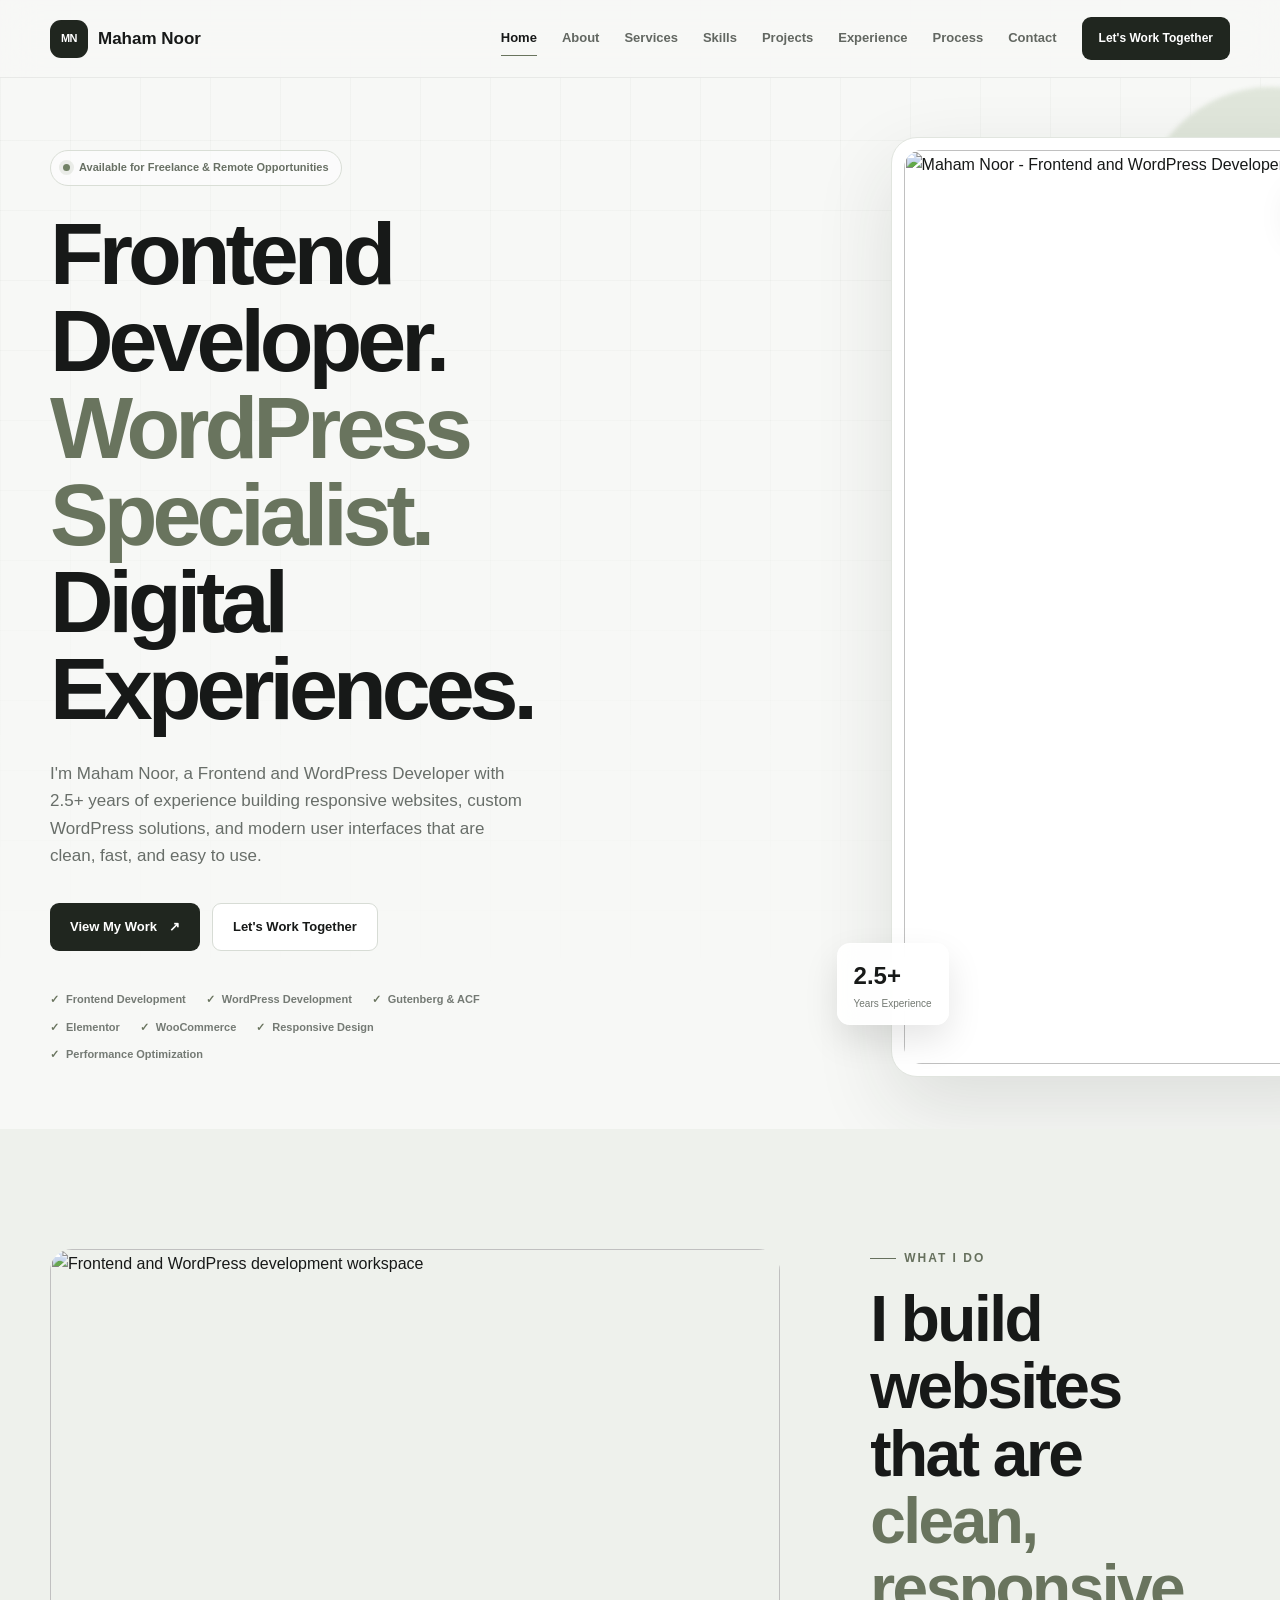
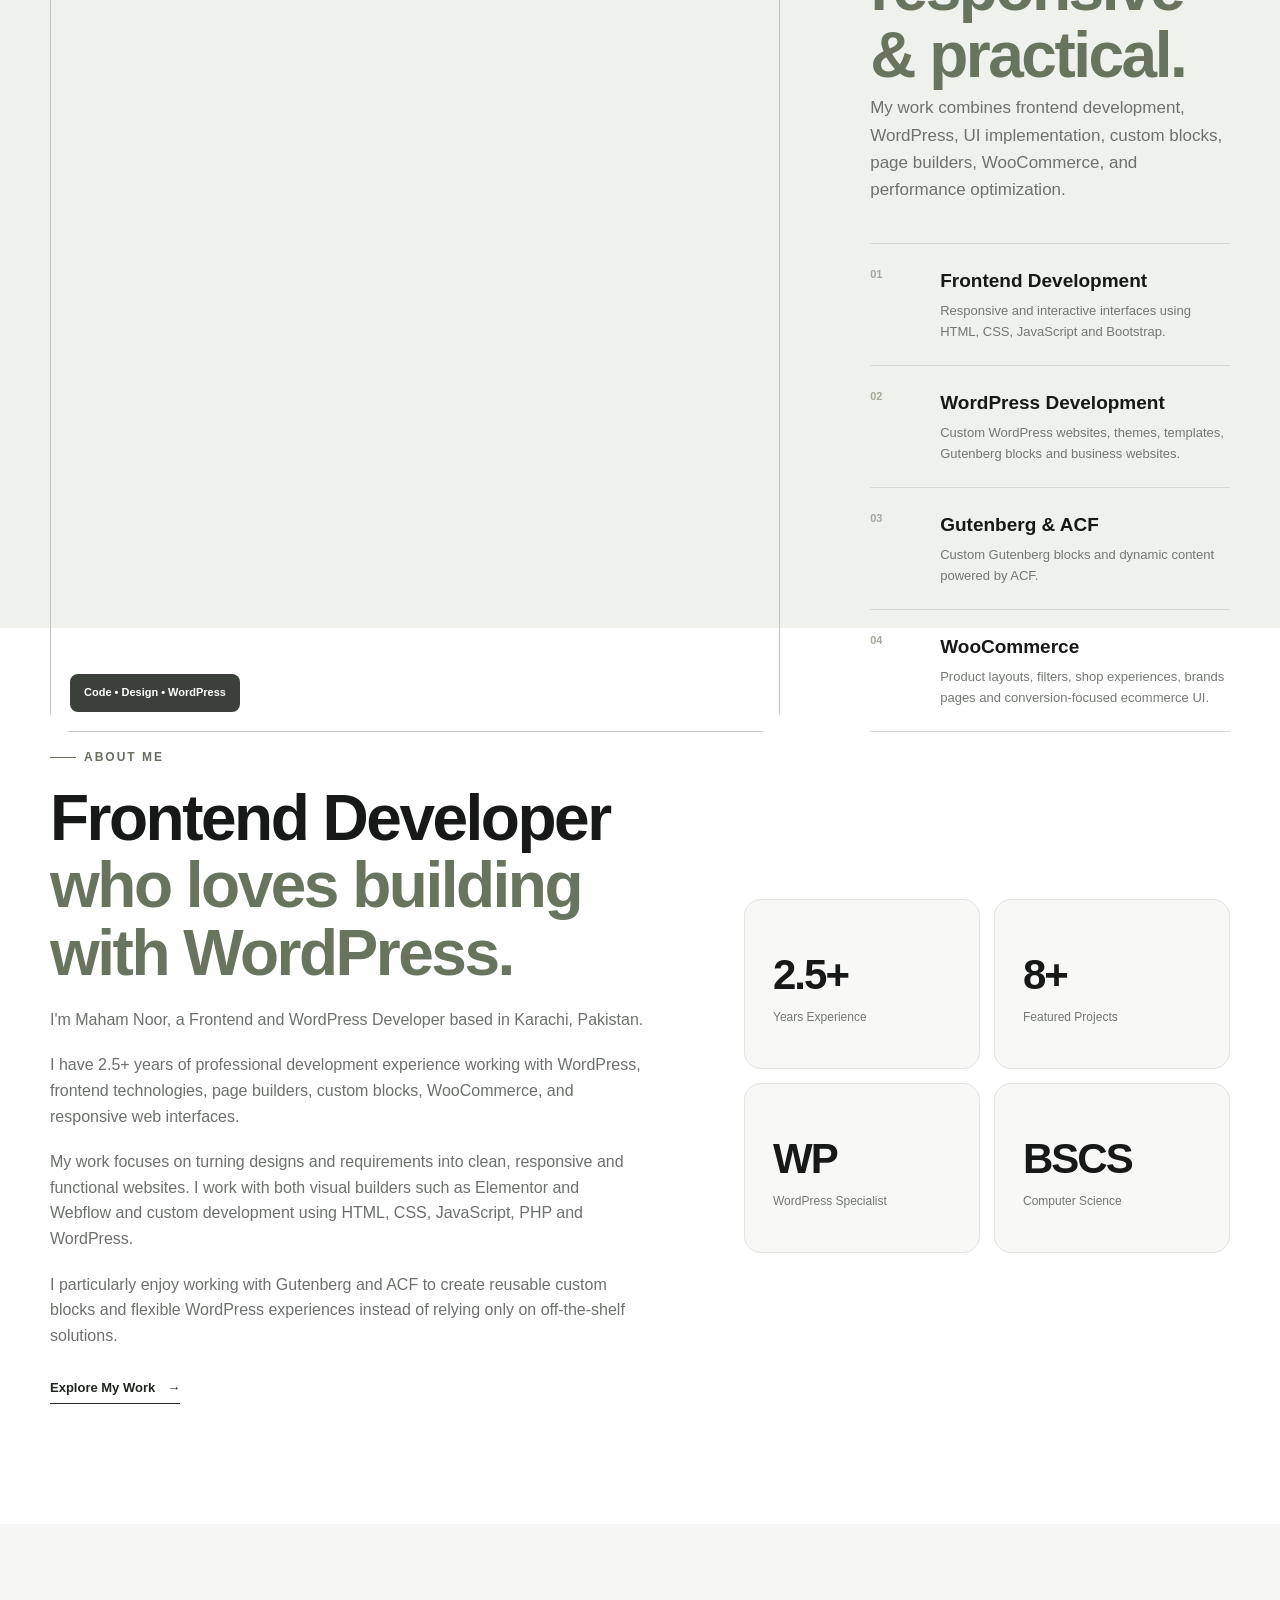
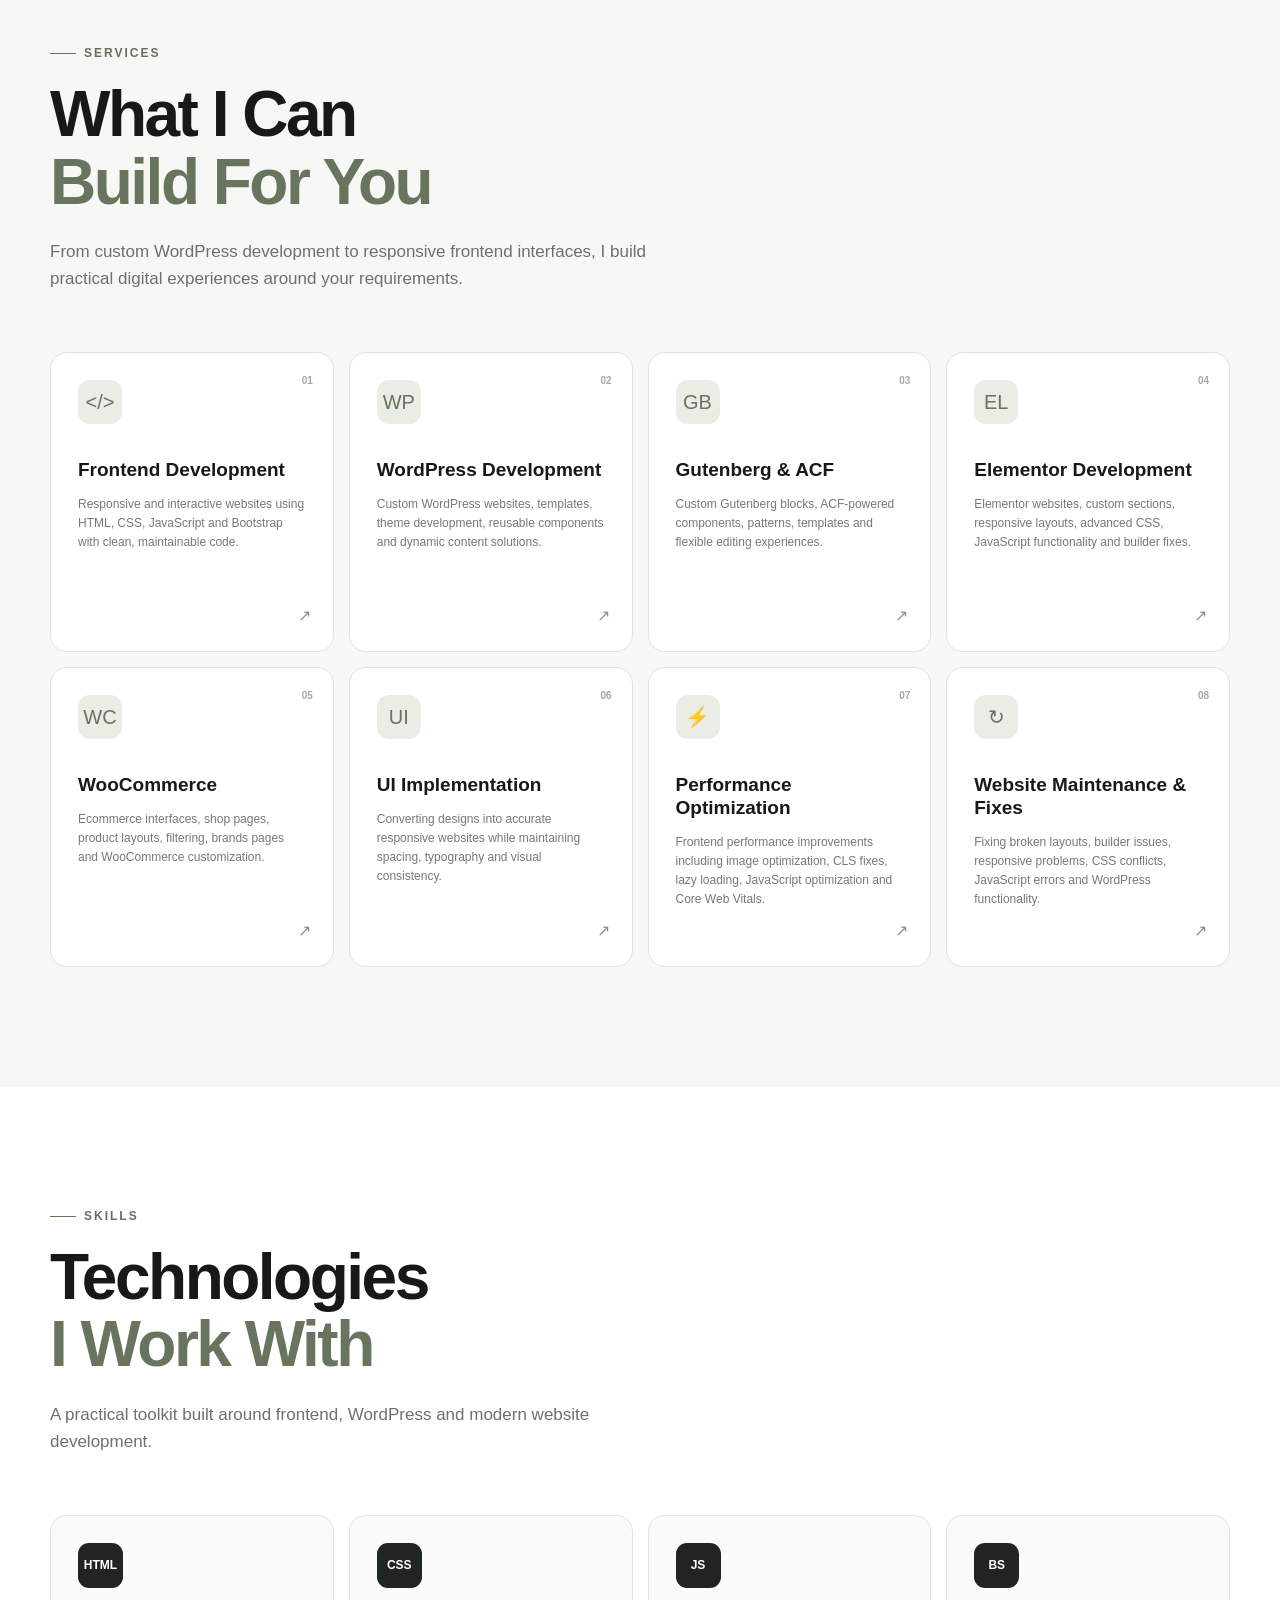
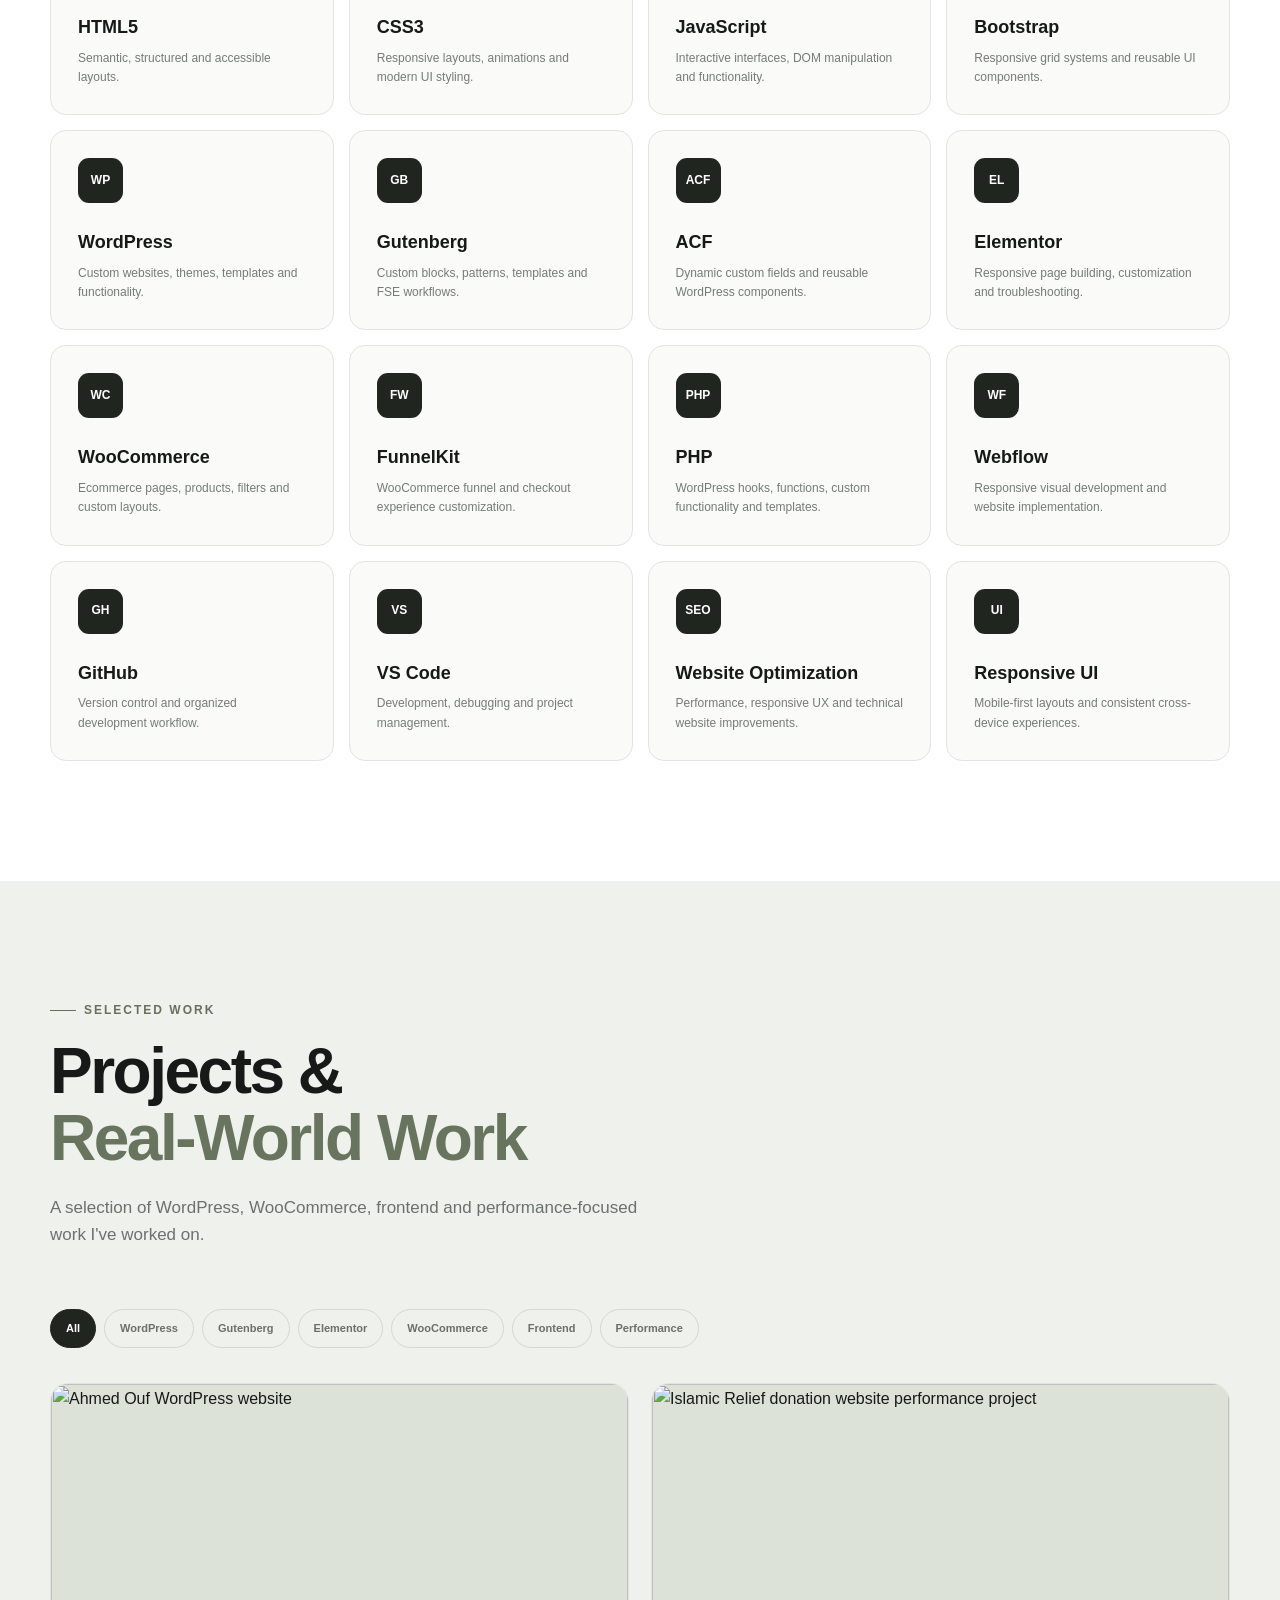
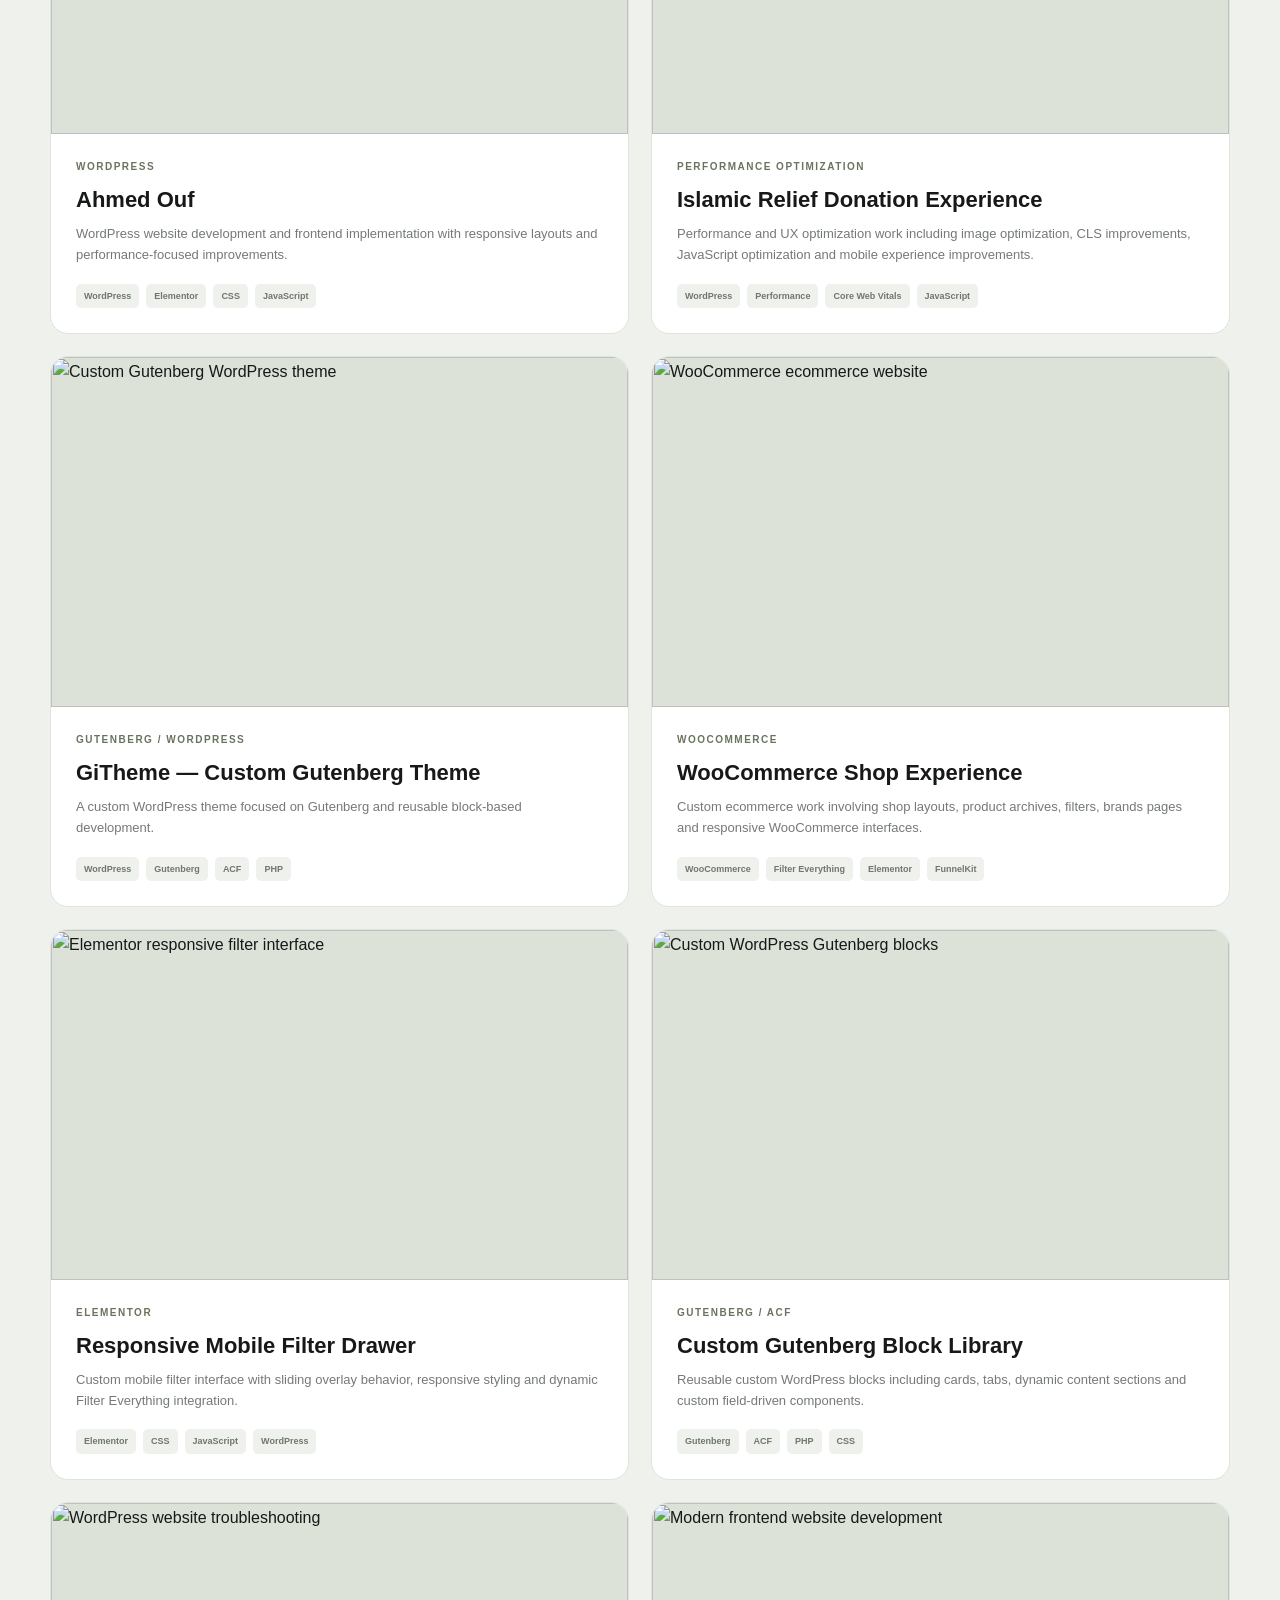
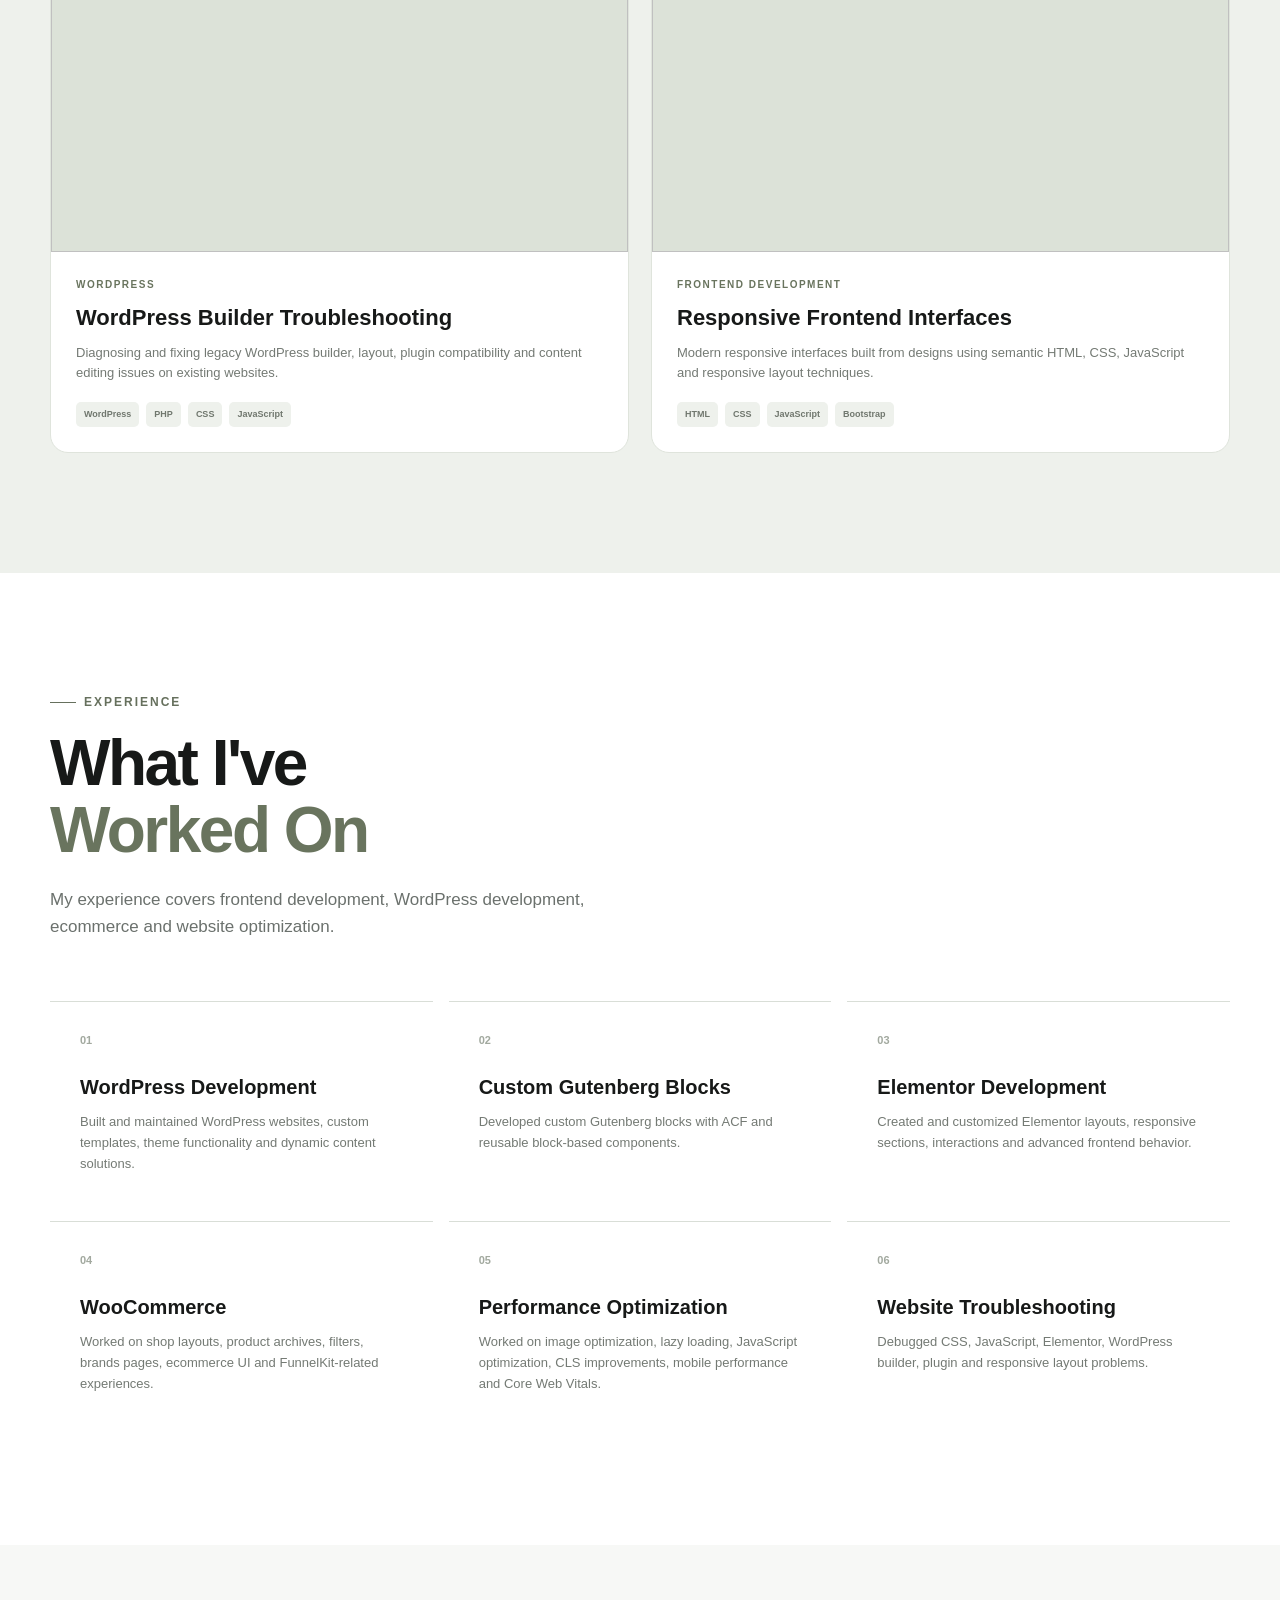
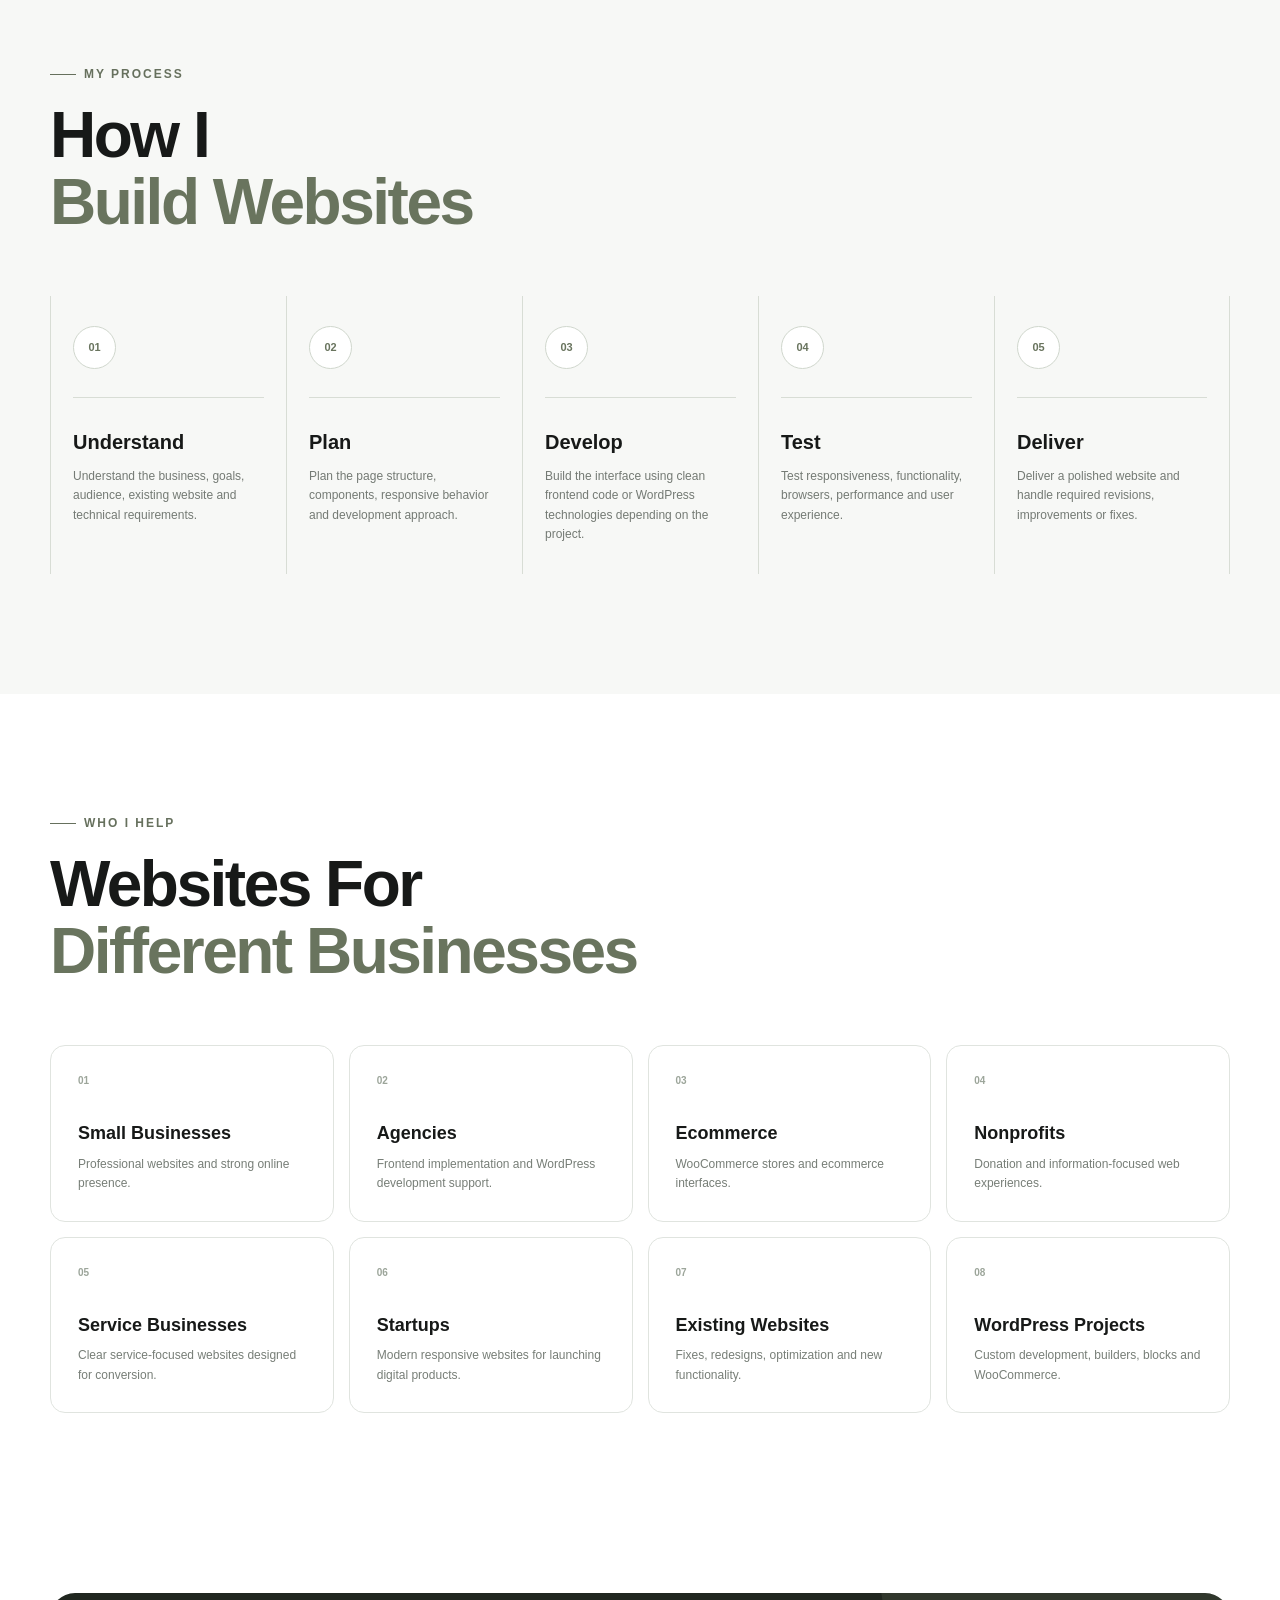
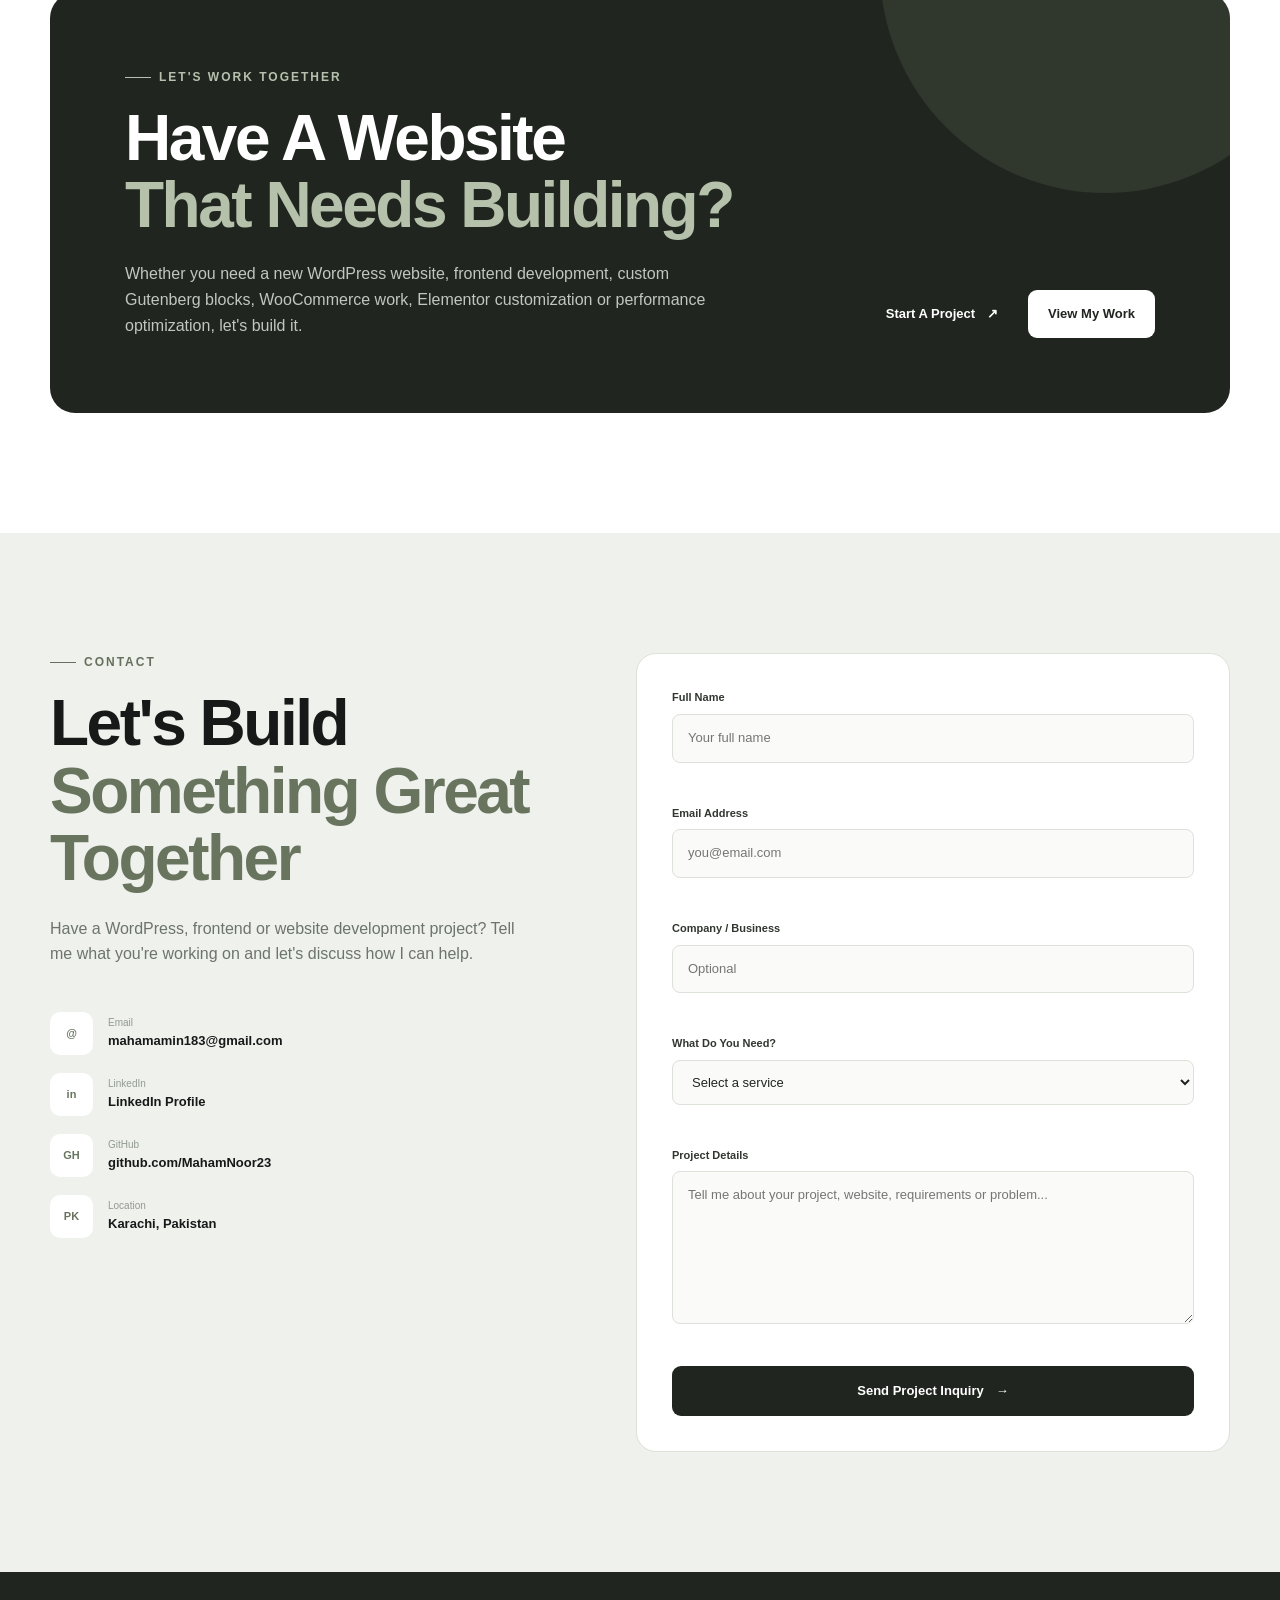
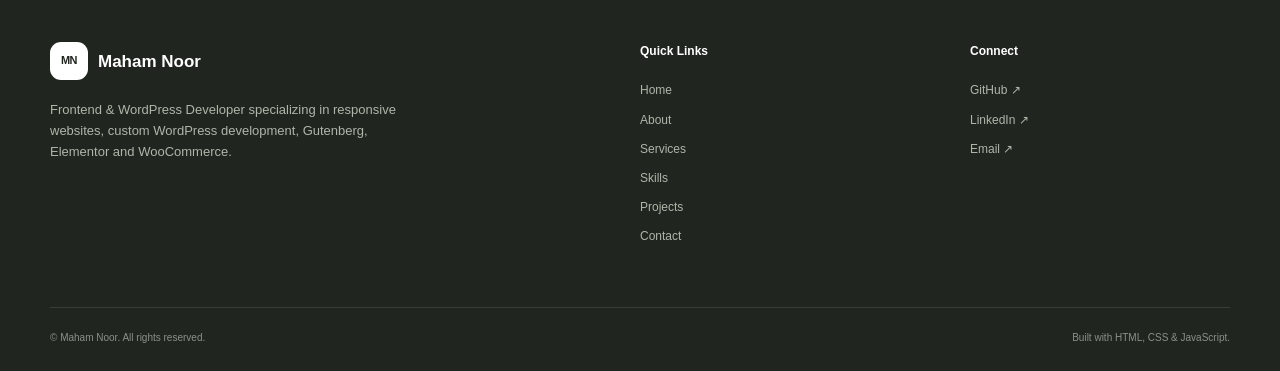
==== commit 08eaac46: "Update script link" ====
--- a/index.html
+++ b/index.html
@@ -2840,5 +2840,5 @@
 
 });
 </script>
-<script src="script.js"></script>
+<script src="js/main.js"></script>
 </body></html>
--- a/css/style.css
+++ b/css/style.css
@@ -1,1345 +1,1737 @@
-/* =====================================================
-   MAHAM NOOR PORTFOLIO
-   Main Stylesheet
-===================================================== */
-
-
-/* =========================
-   ROOT VARIABLES
-========================= */
-
 :root {
-
-    --primary: #2563eb;
-    --secondary: #0f172a;
-    --accent: #38bdf8;
-
-    --background: #f8fafc;
-    --white: #ffffff;
-
-    --text: #334155;
-    --heading: #0f172a;
-
-    --border: #e2e8f0;
-
-    --shadow:
-    0 10px 30px rgba(15,23,42,0.08);
-
-    --transition: .3s ease;
-
-}
-
-
-
-/* =========================
+    --color-page-background: #f7f8f6;
+    --color-text-primary: #171918;
+    --color-surface-dark: #20261f;
+    --color-surface-white: #ffffff;
+    --color-accent: #69745e;
+    --color-accent-muted: #66705d;
+    --color-accent-dot: #718165;
+
+    --color-text-muted: #6b716d;
+    --color-text-secondary: #686e69;
+    --color-text-tertiary: #747a74;
+    --color-text-soft: #737972;
+    --color-text-light: #929a90;
+    --color-text-faint: #a1a99d;
+
+    --color-section-green: #eef1ec;
+    --color-surface-soft: #f8f9f7;
+    --color-surface-form: #fafbf9;
+    --color-surface-image: #dce2d8;
+
+    --color-border-light: #e1e5df;
+    --color-border-soft: #e0e4df;
+    --color-border-muted: #dfe3dd;
+    --color-border-green: #d5dbd2;
+    --color-border-dark: #d8ddd5;
+    --color-border-input: #dce1d9;
+    --color-border-button: #d7dcd5;
+    --color-border-accent: #c8d0c4;
+
+    --color-decoration: #e0e6db;
+    --color-icon-background: #e9ede6;
+    --color-success-background: #e7eee3;
+    --color-success-text: #596550;
+    --color-error-border: #c16c6c;
+    --color-error-text: #b45c5c;
+
+    --color-footer-text: #aeb6aa;
+    --color-footer-muted: #899187;
+    --color-cta-heading: #b5c1ab;
+    --color-cta-label: #b6c0ae;
+    --color-cta-text: #c1c7bf;
+    --color-help-text: #9ca59a;
+    --color-help-hover-text: #c3c8c1;
+
+    --shadow-hero: rgba(37, 44, 36, 0.12);
+    --shadow-card: rgba(35, 42, 34, 0.07);
+    --shadow-project: rgba(35, 42, 34, 0.1);
+    --overlay-dark: rgba(0, 0, 0, 0.1);
+    --grid-line: rgba(50, 60, 50, 0.035);
+    --focus-ring: rgba(105, 116, 94, 0.1);
+    --availability-ring: rgba(113, 129, 101, 0.13);
+}
+
+/* =========================================================
    RESET
-========================= */
-
+========================================================= */
 
 * {
-    margin:0;
-    padding:0;
-    box-sizing:border-box;
-}
-
+    margin: 0;
+    padding: 0;
+    box-sizing: border-box;
+}
 
 html {
-
-    scroll-behavior:smooth;
-
-}
-
-
+    scroll-behavior: smooth;
+    scroll-padding-top: 90px;
+}
 
 body {
-
-    font-family:'Inter', sans-serif;
-
-    background:var(--background);
-
-    color:var(--text);
-
-    line-height:1.7;
-
-}
-
-
+    font-family: "DM Sans", sans-serif;
+    background: #f7f8f6;
+    color: #171918;
+    line-height: 1.6;
+    overflow-x: hidden;
+}
+
+body.menu-open {
+    overflow: hidden;
+}
 
 img {
-
-    max-width:100%;
-
-    display:block;
-
-}
-
-
+    display: block;
+    width: 100%;
+    max-width: 100%;
+}
 
 a {
-
-    text-decoration:none;
-
-    color:inherit;
-
-}
-
-
-
-ul {
-
-    list-style:none;
-
-}
-
-
-
-
-
-/* =========================
-   GLOBAL
-========================= */
-
+    color: inherit;
+    text-decoration: none;
+}
+
+button,
+input,
+textarea,
+select {
+    font: inherit;
+}
+
+button {
+    border: 0;
+    cursor: pointer;
+}
 
 .container {
-
-    width:90%;
-
-    max-width:1200px;
-
-    margin:auto;
-
-}
-
-
+    width: min(1180px, calc(100% - 48px));
+    margin-inline: auto;
+}
 
 .section {
-
-    padding:100px 0;
-
-}
-
-
-
-.section-title {
-
-    text-align:center;
-
-    margin-bottom:60px;
-
-}
-
-
-
-.section-title h2 {
-
-    font-size:40px;
-
-    color:var(--heading);
-
-    font-weight:800;
-
-    position:relative;
-
-    display:inline-block;
-
-}
-
-
-
-.section-title h2::after {
-
-    content:"";
-
-    position:absolute;
-
-    width:60px;
-
-    height:4px;
-
-    background:var(--primary);
-
-    bottom:-12px;
-
-    left:50%;
-
-    transform:translateX(-50%);
-
-}
-
-
-
-.section-title p {
-
-    margin-top:20px;
-
-    color:#64748b;
-
-}
-
-
-
-
-
-
-
-/* =========================
+    padding: 120px 0;
+}
+
+.section-label {
+    display: inline-flex;
+    align-items: center;
+    gap: 8px;
+    margin-bottom: 18px;
+    color: #66705d;
+    font-size: 12px;
+    font-weight: 700;
+    letter-spacing: 2px;
+    text-transform: uppercase;
+}
+
+.section-label::before {
+    content: "";
+    width: 26px;
+    height: 1px;
+    background: #66705d;
+}
+
+.section-heading {
+    max-width: 700px;
+    margin-bottom: 60px;
+}
+
+.section-heading h2,
+.about-content h2,
+.purpose-content h2,
+.contact-content h2,
+.cta-content h2 {
+    font-family: "Space Grotesk", sans-serif;
+    font-size: clamp(40px, 5vw, 64px);
+    line-height: 1.05;
+    letter-spacing: -2.5px;
+    font-weight: 600;
+}
+
+.section-heading h2 span,
+.about-content h2 span,
+.purpose-content h2 span,
+.contact-content h2 span,
+.cta-content h2 span {
+    display: block;
+    color: #69745e;
+}
+
+.section-heading p {
+    margin-top: 22px;
+    max-width: 600px;
+    color: #6b716d;
+    font-size: 17px;
+}
+
+
+/* =========================================================
    HEADER
-========================= */
-
+========================================================= */
 
 .header {
-
-    position:fixed;
-
-    width:100%;
-
-    top:0;
-
-    left:0;
-
-    z-index:999;
-
-    background:rgba(255,255,255,.85);
-
-    backdrop-filter:blur(12px);
-
-    border-bottom:1px solid var(--border);
-
-}
-
-
+    position: fixed;
+    top: 0;
+    left: 0;
+    z-index: 1000;
+    width: 100%;
+    height: 78px;
+    background: rgba(247, 248, 246, 0.88);
+    border-bottom: 1px solid rgba(30, 35, 31, 0.07);
+    backdrop-filter: blur(18px);
+    transition: 0.3s ease;
+}
+
+.header.scrolled {
+    box-shadow: 0 8px 30px rgba(0, 0, 0, 0.06);
+}
 
 .nav-container {
-
-    height:80px;
-
-    display:flex;
-
-    align-items:center;
-
-    justify-content:space-between;
-
-}
-
-
+    height: 100%;
+    display: flex;
+    align-items: center;
+    justify-content: space-between;
+}
 
 .logo {
-
-    font-size:32px;
-
-    font-weight:800;
-
-    color:var(--secondary);
-
-}
-
-
-
-.logo span {
-
-    color:var(--primary);
-
-}
-
-
-
-.navbar {
-
-    display:flex;
-
-    gap:35px;
-
-}
-
-
-
-.navbar a {
-
-    font-weight:500;
-
-    color:var(--secondary);
-
-    transition:var(--transition);
-
-}
-
-
-
-.navbar a:hover {
-
-    color:var(--primary);
-
-}
-
-
-
-.menu-btn {
-
-    display:none;
-
-    border:none;
-
-    background:none;
-
-    font-size:25px;
-
-    cursor:pointer;
-
-}
-
-
-
-
-
-
-
-/* =========================
+    display: inline-flex;
+    align-items: center;
+    gap: 10px;
+    font-family: "Space Grotesk", sans-serif;
+    font-size: 17px;
+    font-weight: 700;
+}
+
+.logo-mark {
+    width: 38px;
+    height: 38px;
+    display: grid;
+    place-items: center;
+    border-radius: 11px;
+    background: #20261f;
+    color: white;
+    font-size: 11px;
+    letter-spacing: -0.5px;
+}
+
+.nav {
+    display: flex;
+    align-items: center;
+    gap: 25px;
+}
+
+.nav-link {
+    position: relative;
+    color: #626761;
+    font-size: 13px;
+    font-weight: 600;
+    transition: color 0.25s ease;
+}
+
+.nav-link:hover,
+.nav-link.active {
+    color: #171918;
+}
+
+.nav-link::after {
+    content: "";
+    position: absolute;
+    left: 0;
+    bottom: -7px;
+    width: 0;
+    height: 1px;
+    background: #69745e;
+    transition: width 0.25s ease;
+}
+
+.nav-link:hover::after,
+.nav-link.active::after {
+    width: 100%;
+}
+
+.nav-button {
+    padding: 12px 17px;
+    border-radius: 9px;
+    background: #20261f;
+    color: #fff;
+    font-size: 12px;
+    font-weight: 700;
+    transition: transform 0.25s ease, background 0.25s ease;
+}
+
+.nav-button:hover {
+    transform: translateY(-2px);
+    background: #69745e;
+}
+
+.menu-toggle {
+    display: none;
+    width: 42px;
+    height: 42px;
+    background: transparent;
+    align-items: center;
+    justify-content: center;
+    flex-direction: column;
+    gap: 5px;
+}
+
+.menu-toggle span {
+    width: 23px;
+    height: 2px;
+    background: #20261f;
+    transition: 0.25s ease;
+}
+
+.menu-toggle.active span:nth-child(1) {
+    transform: translateY(7px) rotate(45deg);
+}
+
+.menu-toggle.active span:nth-child(2) {
+    opacity: 0;
+}
+
+.menu-toggle.active span:nth-child(3) {
+    transform: translateY(-7px) rotate(-45deg);
+}
+
+
+/* =========================================================
    HERO
-========================= */
-
+========================================================= */
 
 .hero {
-
-    padding-top:160px;
-
-    min-height:100vh;
-
-    display:flex;
-
-    align-items:center;
-
-}
-
-
+    position: relative;
+    min-height: 100vh;
+    padding-top: 150px;
+    display: flex;
+    align-items: center;
+    overflow: hidden;
+}
+
+.hero-grid {
+    position: absolute;
+    inset: 0;
+    pointer-events: none;
+    background-image:
+        linear-gradient(rgba(50, 60, 50, 0.035) 1px, transparent 1px),
+        linear-gradient(90deg, rgba(50, 60, 50, 0.035) 1px, transparent 1px);
+    background-size: 70px 70px;
+    mask-image: linear-gradient(to bottom, black, transparent 90%);
+}
 
 .hero-container {
-
-    display:grid;
-
-    grid-template-columns:1fr 1fr;
-
-    align-items:center;
-
-    gap:60px;
-
-}
-
-
-
-.small-title {
-
-    color:var(--primary);
-
-    font-weight:600;
-
-    font-size:18px;
-
-}
-
-
-
-.hero-content h1 {
-
-    font-size:65px;
-
-    line-height:1.1;
-
-    color:var(--heading);
-
-    margin:10px 0;
-
-}
-
-
-
-.hero-content h2 {
-
-    font-size:32px;
-
-    color:var(--primary);
-
-    min-height:45px;
-
-}
-
-
-
-.hero-content p {
-
-    max-width:560px;
-
-    font-size:18px;
-
-    margin:25px 0;
-
-}
-
-
+    position: relative;
+    display: grid;
+    grid-template-columns: 1.1fr 0.9fr;
+    align-items: center;
+    gap: 80px;
+}
+
+.availability {
+    width: fit-content;
+    display: flex;
+    align-items: center;
+    gap: 9px;
+    margin-bottom: 24px;
+    padding: 8px 12px;
+    border: 1px solid #d9ded6;
+    border-radius: 100px;
+    color: #687064;
+    background: rgba(255, 255, 255, 0.55);
+    font-size: 11px;
+    font-weight: 700;
+}
+
+.availability-dot {
+    width: 7px;
+    height: 7px;
+    border-radius: 50%;
+    background: #718165;
+    box-shadow: 0 0 0 4px rgba(113, 129, 101, 0.13);
+}
+
+.hero h1 {
+    max-width: 700px;
+    font-family: "Space Grotesk", sans-serif;
+    font-size: clamp(52px, 7vw, 88px);
+    line-height: 0.99;
+    letter-spacing: -5px;
+    font-weight: 600;
+}
+
+.hero h1 span {
+    display: block;
+    color: #69745e;
+}
+
+.hero-description {
+    max-width: 620px;
+    margin-top: 28px;
+    color: #686e69;
+    font-size: 17px;
+}
 
 .hero-buttons {
-
-    display:flex;
-
-    gap:20px;
-
-    margin-top:30px;
-
-}
-
-
-
+    display: flex;
+    flex-wrap: wrap;
+    gap: 12px;
+    margin-top: 34px;
+}
 
 .btn {
-
-    padding:14px 32px;
-
-    border-radius:50px;
-
-    font-weight:600;
-
-    display:inline-block;
-
-    transition:var(--transition);
-
-}
-
-
-
-.primary {
-
-    background:var(--primary);
-
-    color:white;
-
-}
-
-
-
-.primary:hover {
-
-    transform:translateY(-4px);
-
-    box-shadow:var(--shadow);
-
-}
-
-
-
-.secondary {
-
-    border:2px solid var(--primary);
-
-    color:var(--primary);
-
-}
-
-
-
-.secondary:hover {
-
-    background:var(--primary);
-
-    color:white;
-
-}
-
-
-
-.social-icons {
-
-    display:flex;
-
-    gap:20px;
-
-    margin-top:35px;
-
-}
-
-
-
-.social-icons a {
-
-    width:45px;
-
-    height:45px;
-
-    display:flex;
-
-    justify-content:center;
-
-    align-items:center;
-
-    border-radius:50%;
-
-    background:white;
-
-    box-shadow:var(--shadow);
-
-    color:var(--primary);
-
-    transition:.3s;
-
-}
-
-
-
-.social-icons a:hover {
-
-    background:var(--primary);
-
-    color:white;
-
-    transform:translateY(-5px);
-
-}
-
-
-
-.hero-image {
-
-    display:flex;
-
-    justify-content:center;
-
-}
-
-
-
-.image-box {
-
-    width:380px;
-
-    height:380px;
-
-    border-radius:50%;
-
-    padding:10px;
-
-    background:linear-gradient(
-    135deg,
-    var(--primary),
-    var(--accent)
+    min-height: 48px;
+    padding: 0 20px;
+    display: inline-flex;
+    align-items: center;
+    justify-content: center;
+    gap: 12px;
+    border-radius: 9px;
+    font-size: 13px;
+    font-weight: 700;
+    transition: 0.25s ease;
+}
+
+.btn-primary {
+    background: #20261f;
+    color: white;
+}
+
+.btn-primary:hover {
+    background: #69745e;
+    transform: translateY(-3px);
+}
+
+.btn-secondary {
+    border: 1px solid #d7dcd5;
+    background: white;
+}
+
+.btn-secondary:hover {
+    border-color: #20261f;
+    transform: translateY(-3px);
+}
+
+.btn-light {
+    background: white;
+    color: #20261f;
+}
+
+.hero-features {
+    display: flex;
+    flex-wrap: wrap;
+    gap: 10px 20px;
+    margin-top: 40px;
+}
+
+.hero-feature {
+    display: flex;
+    align-items: center;
+    gap: 7px;
+    color: #747a74;
+    font-size: 11px;
+    font-weight: 600;
+}
+
+.hero-feature span {
+    color: #69745e;
+    font-weight: 900;
+}
+
+.hero-image-wrapper {
+    position: relative;
+}
+
+.hero-image-decoration {
+    position: absolute;
+    width: 260px;
+    height: 260px;
+    top: -50px;
+    right: -40px;
+    border-radius: 50%;
+    background: #e0e6db;
+    filter: blur(2px);
+}
+
+.hero-image-card {
+    position: relative;
+    width: min(470px, 100%);
+    margin-left: auto;
+    padding: 12px;
+    background: #fff;
+    border: 1px solid #e1e5df;
+    border-radius: 26px;
+    box-shadow: 0 30px 80px rgba(37, 44, 36, 0.12);
+}
+
+.hero-image-card img {
+    aspect-ratio: 0.84;
+    object-fit: cover;
+    border-radius: 18px;
+    filter: saturate(0.82);
+}
+
+.floating-card {
+    position: absolute;
+    padding: 13px 16px;
+    display: flex;
+    flex-direction: column;
+    border: 1px solid rgba(255, 255, 255, 0.8);
+    border-radius: 13px;
+    background: rgba(255, 255, 255, 0.92);
+    box-shadow: 0 15px 35px rgba(0, 0, 0, 0.1);
+    backdrop-filter: blur(12px);
+}
+
+.floating-card-one {
+    left: -55px;
+    bottom: 50px;
+}
+
+.floating-card-one strong {
+    font-family: "Space Grotesk", sans-serif;
+    font-size: 24px;
+}
+
+.floating-card-one span {
+    color: #727871;
+    font-size: 10px;
+}
+
+.floating-card-two {
+    right: -30px;
+    top: 40px;
+    flex-direction: row;
+    align-items: center;
+    gap: 8px;
+    color: #687064;
+    font-size: 11px;
+    font-weight: 700;
+}
+
+.status-icon {
+    color: #69745e;
+    font-size: 12px;
+}
+
+
+/* =========================================================
+   PURPOSE
+========================================================= */
+
+.purpose {
+    background: #eef1ec;
+}
+
+.purpose-grid {
+    display: grid;
+    grid-template-columns: 0.9fr 1.1fr;
+    align-items: center;
+    gap: 90px;
+}
+
+.purpose-image {
+    position: relative;
+}
+
+.purpose-image img {
+    aspect-ratio: 0.85;
+    object-fit: cover;
+    border-radius: 22px;
+    filter: saturate(0.75);
+}
+
+.image-label {
+    position: absolute;
+    left: 20px;
+    bottom: 20px;
+    padding: 10px 14px;
+    border-radius: 8px;
+    background: rgba(25, 31, 25, 0.85);
+    color: white;
+    font-size: 11px;
+    font-weight: 700;
+}
+
+.purpose-content > p {
+    max-width: 580px;
+    margin: 5px 0 40px;
+    color: #6c726d;
+    font-size: 17px;
+}
+
+.purpose-list {
+    border-top: 1px solid #d5dbd2;
+}
+
+.purpose-item {
+    display: grid;
+    grid-template-columns: 55px 1fr;
+    gap: 15px;
+    padding: 22px 0;
+    border-bottom: 1px solid #d5dbd2;
+}
+
+.purpose-item .number {
+    color: #a1a99d;
+    font-size: 11px;
+    font-weight: 700;
+}
+
+.purpose-item h3 {
+    font-family: "Space Grotesk", sans-serif;
+    font-size: 19px;
+    margin-bottom: 5px;
+}
+
+.purpose-item p {
+    color: #737972;
+    font-size: 13px;
+}
+
+
+/* =========================================================
+   ABOUT
+========================================================= */
+
+.about {
+    background: #fff;
+}
+
+.about-grid {
+    display: grid;
+    grid-template-columns: 1.1fr 0.9fr;
+    align-items: center;
+    gap: 100px;
+}
+
+.about-content > p {
+    max-width: 650px;
+    margin-top: 20px;
+    color: #6c716c;
+    font-size: 16px;
+}
+
+.text-link {
+    display: inline-flex;
+    align-items: center;
+    gap: 12px;
+    margin-top: 30px;
+    color: #20261f;
+    border-bottom: 1px solid #20261f;
+    padding-bottom: 4px;
+    font-size: 13px;
+    font-weight: 700;
+}
+
+.text-link span {
+    transition: transform 0.2s ease;
+}
+
+.text-link:hover span {
+    transform: translateX(5px);
+}
+
+.about-stats {
+    display: grid;
+    grid-template-columns: 1fr 1fr;
+    gap: 14px;
+}
+
+.stat-card {
+    min-height: 170px;
+    padding: 28px;
+    display: flex;
+    flex-direction: column;
+    justify-content: center;
+    border: 1px solid #e0e4df;
+    border-radius: 17px;
+    background: #f8f9f7;
+    transition: 0.25s ease;
+}
+
+.stat-card:hover {
+    transform: translateY(-5px);
+    border-color: #cbd2c7;
+}
+
+.stat-card strong {
+    font-family: "Space Grotesk", sans-serif;
+    font-size: 42px;
+    letter-spacing: -2px;
+}
+
+.stat-card span {
+    color: #737971;
+    font-size: 12px;
+}
+
+
+/* =========================================================
+   SERVICES
+========================================================= */
+
+.services {
+    background: #f7f8f6;
+}
+
+.services-grid {
+    display: grid;
+    grid-template-columns: repeat(4, 1fr);
+    gap: 15px;
+}
+
+.service-card {
+    position: relative;
+    min-height: 300px;
+    padding: 27px;
+    border: 1px solid #dfe3dd;
+    border-radius: 17px;
+    background: #fff;
+    overflow: hidden;
+    transition: 0.3s ease;
+}
+
+.service-card::before {
+    content: "";
+    position: absolute;
+    inset: 0;
+    background: linear-gradient(140deg, rgba(112, 128, 98, 0.1), transparent 60%);
+    opacity: 0;
+    transition: opacity 0.3s ease;
+}
+
+.service-card:hover {
+    transform: translateY(-7px);
+    border-color: #c8d0c4;
+    box-shadow: 0 20px 45px rgba(35, 42, 34, 0.07);
+}
+
+.service-card:hover::before {
+    opacity: 1;
+}
+
+.service-number {
+    position: absolute;
+    right: 20px;
+    top: 20px;
+    color: #a4aaa0;
+    font-size: 10px;
+    font-weight: 700;
+}
+
+.service-icon {
+    position: relative;
+    width: 44px;
+    height: 44px;
+    display: grid;
+    place-items: center;
+    margin-bottom: 35px;
+    border-radius: 12px;
+    background: #e9ede6;
+    color: #69745e;
+    font-size: 20px;
+}
+
+.service-card h3 {
+    position: relative;
+    font-family: "Space Grotesk", sans-serif;
+    font-size: 19px;
+    line-height: 1.2;
+}
+
+.service-card p {
+    position: relative;
+    margin-top: 13px;
+    color: #747a74;
+    font-size: 12px;
+}
+
+.service-arrow {
+    position: absolute;
+    right: 22px;
+    bottom: 22px;
+    color: #8c9488;
+    transition: 0.25s ease;
+}
+
+.service-card:hover .service-arrow {
+    color: #20261f;
+    transform: translate(3px, -3px);
+}
+
+
+/* =========================================================
+   SKILLS
+========================================================= */
+
+.skills {
+    background: #fff;
+}
+
+.skills-grid {
+    display: grid;
+    grid-template-columns: repeat(4, 1fr);
+    gap: 15px;
+}
+
+.skill-card {
+    padding: 27px;
+    border: 1px solid #e1e4df;
+    border-radius: 16px;
+    background: #fafbf9;
+    transition: 0.3s ease;
+}
+
+.skill-card:hover {
+    transform: translateY(-5px);
+    border-color: #c8d0c4;
+}
+
+.skill-logo {
+    width: 45px;
+    height: 45px;
+    display: grid;
+    place-items: center;
+    margin-bottom: 25px;
+    border-radius: 11px;
+    background: #20261f;
+    color: white;
+    font-family: "Space Grotesk", sans-serif;
+    font-size: 12px;
+    font-weight: 700;
+}
+
+.skill-card h3 {
+    font-family: "Space Grotesk", sans-serif;
+    font-size: 18px;
+}
+
+.skill-card p {
+    margin-top: 7px;
+    color: #757b75;
+    font-size: 12px;
+}
+
+
+/* =========================================================
+   PROJECTS
+========================================================= */
+
+.projects {
+    background: #eef1ec;
+}
+
+.project-filters {
+    display: flex;
+    flex-wrap: wrap;
+    gap: 8px;
+    margin-bottom: 35px;
+}
+
+.filter-btn {
+    padding: 10px 15px;
+    border: 1px solid #d3d9d0;
+    border-radius: 100px;
+    background: transparent;
+    color: #697069;
+    font-size: 11px;
+    font-weight: 700;
+    transition: 0.25s ease;
+}
+
+.filter-btn:hover,
+.filter-btn.active {
+    background: #20261f;
+    border-color: #20261f;
+    color: white;
+}
+
+.projects-grid {
+    display: grid;
+    grid-template-columns: repeat(2, 1fr);
+    gap: 22px;
+}
+
+.project-card {
+    overflow: hidden;
+    border: 1px solid #dfe4dc;
+    border-radius: 18px;
+    background: #fff;
+    transition: 0.35s ease;
+}
+
+.project-card:hover {
+    transform: translateY(-7px);
+    box-shadow: 0 25px 55px rgba(35, 42, 34, 0.1);
+}
+
+.project-card.hidden {
+    display: none;
+}
+
+.project-image {
+    position: relative;
+    overflow: hidden;
+    aspect-ratio: 1.65;
+    background: #dce2d8;
+}
+
+.project-image img {
+    height: 100%;
+    object-fit: cover;
+    transition: transform 0.5s ease;
+}
+
+.project-card:hover .project-image img {
+    transform: scale(1.05);
+}
+
+.project-overlay {
+    position: absolute;
+    inset: 0;
+    display: flex;
+    justify-content: flex-end;
+    align-items: flex-start;
+    padding: 18px;
+    background: linear-gradient(
+        to bottom,
+        rgba(0, 0, 0, 0.22),
+        transparent 40%
     );
-
-}
-
-
-
-.image-box img {
-
-    width:100%;
-
-    height:100%;
-
-    object-fit:cover;
-
-    border-radius:50%;
-
-    border:8px solid white;
-
-}
-
-
-
-
-
-
-
-/* =========================
-   ABOUT
-========================= */
-
-
-.about-content {
-
-    background:white;
-
-    padding:40px;
-
-    border-radius:20px;
-
-    box-shadow:var(--shadow);
-
-    max-width:900px;
-
-    margin:auto;
-
-    text-align:center;
-
-    font-size:18px;
-
-}
-
-
-
-
-
-
-
-
-/* =========================
-   SKILLS
-========================= */
-
-
-.skills {
-
-    background:white;
-
-}
-
-
-
-.skills-grid {
-
-    display:grid;
-
-    grid-template-columns:repeat(3,1fr);
-
-    gap:30px;
-
-}
-
-
-
-.skill-card {
-
-    background:white;
-
-    padding:35px;
-
-    text-align:center;
-
-    border-radius:20px;
-
-    border:1px solid var(--border);
-
-    transition:var(--transition);
-
-}
-
-
-
-.skill-card i {
-
-    font-size:45px;
-
-    color:var(--primary);
-
-    margin-bottom:20px;
-
-}
-
-
-
-.skill-card h3 {
-
-    color:var(--heading);
-
-    margin-bottom:10px;
-
-}
-
-
-
-.skill-card:hover {
-
-    transform:translateY(-10px);
-
-    box-shadow:var(--shadow);
-
-}
-
-
-
-
-
-
-
-
-/* =========================
-   PROJECTS
-========================= */
-
-
-.project-grid {
-
-    display:grid;
-
-    grid-template-columns:repeat(3,1fr);
-
-    gap:30px;
-
-}
-
-
-
-.project-card {
-
-    background:white;
-
-    border-radius:20px;
-
-    overflow:hidden;
-
-    box-shadow:var(--shadow);
-
-    transition:.3s;
-
-}
-
-
-
-.project-card:hover {
-
-    transform:translateY(-10px);
-
-}
-
-
-
-.project-card img {
-
-    width:100%;
-
-    height:220px;
-
-    object-fit:cover;
-
-}
-
-
-
-.project-info {
-
-    padding:25px;
-
-}
-
-
-
-.project-info h3 {
-
-    color:var(--heading);
-
-}
-
-
-
-.project-info span {
-
-    color:var(--primary);
-
-    font-size:14px;
-
-    font-weight:600;
-
-}
-
-
-
-
-
-
-
-/* =========================
-   EXPERIENCE
-========================= */
-
-
-.timeline {
-
-    max-width:800px;
-
-    margin:auto;
-
-    border-left:3px solid var(--primary);
-
-    padding-left:40px;
-
-}
-
-
-
-.timeline-item {
-
-    background:white;
-
-    padding:30px;
-
-    border-radius:15px;
-
-    margin-bottom:30px;
-
-    box-shadow:var(--shadow);
-
-}
-
-
-
-.timeline-item h3 {
-
-    color:var(--heading);
-
-}
-
-
-
-.timeline-item h4 {
-
-    color:var(--primary);
-
-}
-
-
-
-
-
-
-
-/* =========================
+    opacity: 0;
+    transition: 0.3s ease;
+}
+
+.project-card:hover .project-overlay {
+    opacity: 1;
+}
+
+.project-link {
+    width: 44px;
+    height: 44px;
+    display: grid;
+    place-items: center;
+    border-radius: 50%;
+    background: white;
+    color: #20261f;
+    font-size: 18px;
+}
+
+.project-content {
+    padding: 25px;
+}
+
+.project-category {
+    color: #69745e;
+    font-size: 10px;
+    font-weight: 800;
+    letter-spacing: 1.5px;
+    text-transform: uppercase;
+}
+
+.project-content h3 {
+    margin-top: 7px;
+    font-family: "Space Grotesk", sans-serif;
+    font-size: 22px;
+}
+
+.project-content p {
+    margin-top: 7px;
+    color: #747a74;
+    font-size: 13px;
+}
+
+.project-tech {
+    display: flex;
+    flex-wrap: wrap;
+    gap: 7px;
+    margin-top: 18px;
+}
+
+.project-tech span {
+    padding: 5px 8px;
+    border-radius: 5px;
+    background: #eef1ec;
+    color: #70776e;
+    font-size: 9px;
+    font-weight: 700;
+}
+
+
+/* =========================================================
+   WHY ME
+========================================================= */
+
+.why-me {
+    background: #fff;
+}
+
+.why-grid {
+    display: grid;
+    grid-template-columns: repeat(3, 1fr);
+    gap: 16px;
+}
+
+.why-card {
+    padding: 30px;
+    border-top: 1px solid #d9ded7;
+    transition: 0.25s ease;
+}
+
+.why-card:hover {
+    background: #f7f8f6;
+    transform: translateY(-4px);
+}
+
+.why-number {
+    color: #a2a99f;
+    font-size: 11px;
+    font-weight: 700;
+}
+
+.why-card h3 {
+    margin-top: 22px;
+    font-family: "Space Grotesk", sans-serif;
+    font-size: 20px;
+}
+
+.why-card p {
+    margin-top: 9px;
+    color: #747a74;
+    font-size: 13px;
+}
+
+
+/* =========================================================
+   PROCESS
+========================================================= */
+
+.process {
+    background: #f7f8f6;
+}
+
+.process-grid {
+    display: grid;
+    grid-template-columns: repeat(5, 1fr);
+    gap: 0;
+}
+
+.process-card {
+    position: relative;
+    min-height: 260px;
+    padding: 30px 22px;
+    border-left: 1px solid #d8ddd5;
+}
+
+.process-card:last-child {
+    border-right: 1px solid #d8ddd5;
+}
+
+.process-number {
+    width: 43px;
+    height: 43px;
+    display: grid;
+    place-items: center;
+    border: 1px solid #d0d7cd;
+    border-radius: 50%;
+    background: #fff;
+    color: #69745e;
+    font-size: 11px;
+    font-weight: 800;
+}
+
+.process-line {
+    width: 100%;
+    height: 1px;
+    margin: 28px 0;
+    background: #d8ddd5;
+}
+
+.process-card h3 {
+    font-family: "Space Grotesk", sans-serif;
+    font-size: 20px;
+}
+
+.process-card p {
+    margin-top: 9px;
+    color: #747a74;
+    font-size: 12px;
+}
+
+
+/* =========================================================
+   WHO I HELP
+========================================================= */
+
+.who-help {
+    background: #fff;
+}
+
+.help-grid {
+    display: grid;
+    grid-template-columns: repeat(4, 1fr);
+    gap: 15px;
+}
+
+.help-card {
+    padding: 27px;
+    border: 1px solid #e0e4df;
+    border-radius: 15px;
+    transition: 0.25s ease;
+}
+
+.help-card:hover {
+    background: #20261f;
+    color: white;
+    transform: translateY(-5px);
+}
+
+.help-card span {
+    color: #9ca59a;
+    font-size: 10px;
+    font-weight: 700;
+}
+
+.help-card h3 {
+    margin-top: 30px;
+    font-family: "Space Grotesk", sans-serif;
+    font-size: 18px;
+}
+
+.help-card p {
+    margin-top: 7px;
+    color: #777e77;
+    font-size: 12px;
+}
+
+.help-card:hover p {
+    color: #c3c8c1;
+}
+
+
+/* =========================================================
+   CTA
+========================================================= */
+
+.cta {
+    padding-top: 60px;
+    background: #fff;
+}
+
+.cta-box {
+    position: relative;
+    overflow: hidden;
+    padding: 75px;
+    display: flex;
+    align-items: flex-end;
+    justify-content: space-between;
+    gap: 50px;
+    border-radius: 25px;
+    background: #20261f;
+    color: white;
+}
+
+.cta-box::before {
+    content: "";
+    position: absolute;
+    width: 450px;
+    height: 450px;
+    top: -250px;
+    right: -100px;
+    border-radius: 50%;
+    background: #69745e;
+    opacity: 0.22;
+}
+
+.cta-content {
+    position: relative;
+    max-width: 650px;
+}
+
+.cta-content .section-label {
+    color: #b6c0ae;
+}
+
+.cta-content .section-label::before {
+    background: #b6c0ae;
+}
+
+.cta-content p {
+    max-width: 600px;
+    margin-top: 22px;
+    color: #c1c7bf;
+}
+
+.cta-content h2 span {
+    color: #b5c1ab;
+}
+
+.cta-buttons {
+    position: relative;
+    display: flex;
+    flex-wrap: wrap;
+    gap: 10px;
+}
+
+
+/* =========================================================
    CONTACT
-========================= */
-
-
-.contact-box {
-
-    background:white;
-
-    text-align:center;
-
-    padding:50px;
-
-    border-radius:20px;
-
-    box-shadow:var(--shadow);
-
-}
-
-
-
-.contact-box h3 {
-
-    color:var(--heading);
-
-    font-size:30px;
-
-    margin-bottom:15px;
-
-}
-
-
-
-
-
-
-
-/* =========================
+========================================================= */
+
+.contact {
+    background: #eef1ec;
+}
+
+.contact-grid {
+    display: grid;
+    grid-template-columns: 0.9fr 1.1fr;
+    gap: 100px;
+    align-items: start;
+}
+
+.contact-content > p {
+    max-width: 550px;
+    margin-top: 24px;
+    color: #6d746d;
+    font-size: 16px;
+}
+
+.contact-details {
+    display: grid;
+    gap: 18px;
+    margin-top: 45px;
+}
+
+.contact-detail {
+    display: flex;
+    align-items: center;
+    gap: 15px;
+}
+
+.contact-icon {
+    width: 43px;
+    height: 43px;
+    display: grid;
+    place-items: center;
+    border-radius: 10px;
+    background: #fff;
+    color: #69745e;
+    font-size: 11px;
+    font-weight: 800;
+}
+
+.contact-detail small {
+    display: block;
+    color: #929a90;
+    font-size: 10px;
+}
+
+.contact-detail a {
+    font-size: 13px;
+    font-weight: 700;
+}
+
+.contact-form-wrapper {
+    padding: 35px;
+    border: 1px solid #dce1d9;
+    border-radius: 20px;
+    background: #fff;
+}
+
+.contact-form {
+    display: grid;
+    gap: 20px;
+}
+
+.form-group {
+    display: grid;
+    gap: 7px;
+}
+
+.form-group label {
+    color: #313730;
+    font-size: 11px;
+    font-weight: 700;
+}
+
+.form-group input,
+.form-group textarea,
+.form-group select {
+    width: 100%;
+    padding: 13px 15px;
+    border: 1px solid #dce1d9;
+    border-radius: 8px;
+    outline: none;
+    background: #fafbf9;
+    color: #20261f;
+    font-size: 13px;
+    transition: border-color 0.2s ease, box-shadow 0.2s ease;
+}
+
+.form-group textarea {
+    resize: vertical;
+}
+
+.form-group input:focus,
+.form-group textarea:focus,
+.form-group select:focus {
+    border-color: #87947d;
+    box-shadow: 0 0 0 3px rgba(105, 116, 94, 0.1);
+}
+
+.form-group.error input,
+.form-group.error textarea,
+.form-group.error select {
+    border-color: #c16c6c;
+}
+
+.error-message {
+    min-height: 15px;
+    color: #b45c5c;
+    font-size: 10px;
+}
+
+.submit-btn {
+    min-height: 50px;
+    display: flex;
+    align-items: center;
+    justify-content: center;
+    gap: 12px;
+    border-radius: 9px;
+    background: #20261f;
+    color: white;
+    font-size: 13px;
+    font-weight: 700;
+    transition: 0.25s ease;
+}
+
+.submit-btn:hover {
+    background: #69745e;
+    transform: translateY(-2px);
+}
+
+.form-success {
+    display: none;
+    padding: 14px;
+    border-radius: 8px;
+    background: #e7eee3;
+    color: #596550;
+    font-size: 12px;
+}
+
+.form-success.show {
+    display: block;
+}
+
+
+/* =========================================================
    FOOTER
-========================= */
-
-
-footer {
-
-    padding:30px;
-
-    text-align:center;
-
-    background:var(--secondary);
-
-    color:white;
-
-}
-
-
-
-
-
-
-/* =========================
-   ANIMATION
-========================= */
-
-
-.hero-content,
-.hero-image {
-
-    animation:fadeUp 1s ease;
-
-}
-
-
-
-@keyframes fadeUp {
-
-from {
-
-opacity:0;
-
-transform:translateY(40px);
-
-}
-
-to {
-
-opacity:1;
-
-transform:translateY(0);
-
-}
-
-}
-
-/* =====================================================
-   INNER PAGES + EXTRA COMPONENTS
-===================================================== */
-
-
-/* =========================
-   INNER PAGE HERO
-========================= */
-
-
-.inner-page {
-
-    min-height:70vh;
-
-}
-
-
-
-.inner-page .hero-content h1 {
-
-    margin-bottom:20px;
-
-}
-
-
-
-
-
-/* =========================
-   ACTIVE NAV LINK
-========================= */
-
-
-.navbar a.active {
-
-    color:var(--primary);
-
-    font-weight:700;
-
-}
-
-
-
-
-
-
-/* =========================
-   PROJECT TECHNOLOGY TAGS
-========================= */
-
-
-.tech-tags {
-
-    display:flex;
-
-    flex-wrap:wrap;
-
-    gap:10px;
-
-    margin:20px 0;
-
-}
-
-
-
-.tech-tags span {
-
-
-    background:#eff6ff;
-
-    color:var(--primary);
-
-    padding:6px 14px;
-
-    border-radius:30px;
-
-    font-size:13px;
-
-    font-weight:600;
-
-
-}
-
-
-
-
-
-
-
-/* =========================
-   PROJECT BUTTONS
-========================= */
-
-
-.project-buttons {
-
-    display:flex;
-
-    gap:12px;
-
-    margin-top:20px;
-
-}
-
-
-
-.project-buttons .btn {
-
-    padding:10px 20px;
-
-    font-size:14px;
-
-}
-
-
-
-
-
-
-
-
-/* =========================
-   CONTACT PAGE
-========================= */
-
-
-.contact-layout {
-
-
-    display:grid;
-
-    grid-template-columns:1fr 1fr;
-
-    gap:40px;
-
-
-}
-
-
-
-.contact-box {
-
-
-    background:white;
-
-    padding:40px;
-
-    border-radius:20px;
-
-    box-shadow:var(--shadow);
-
-
-}
-
-
-
-.contact-item {
-
-
-    display:flex;
-
-    align-items:center;
-
-    gap:20px;
-
-    margin:25px 0;
-
-
-}
-
-
-
-.contact-item i {
-
-
-    width:50px;
-
-    height:50px;
-
-    border-radius:50%;
-
-    background:#eff6ff;
-
-    color:var(--primary);
-
-    display:flex;
-
-    align-items:center;
-
-    justify-content:center;
-
-    font-size:22px;
-
-
-}
-
-
-
-.contact-item h4 {
-
-
-    color:var(--heading);
-
-    margin-bottom:3px;
-
-
-}
-
-
-
-.contact-item p {
-
-
-    color:#64748b;
-
-}
-
-
-
-
-
-/* =========================
-   CONTACT FORM
-========================= */
-
-
-
-.contact-form {
-
-
-    background:white;
-
-    padding:40px;
-
-    border-radius:20px;
-
-    box-shadow:var(--shadow);
-
-
-}
-
-
-
-.contact-form h3 {
-
-
-    font-size:28px;
-
-    color:var(--heading);
-
-    margin-bottom:25px;
-
-
-}
-
-
-
-
-.form-group {
-
-
-    margin-bottom:20px;
-
-
-}
-
-
-
-.form-group input,
-.form-group textarea {
-
-
-    width:100%;
-
-    padding:15px 18px;
-
-    border:1px solid var(--border);
-
-    border-radius:12px;
-
-    font-family:inherit;
-
-    font-size:15px;
-
-    outline:none;
-
-    transition:.3s;
-
-
-}
-
-
-
-.form-group input:focus,
-.form-group textarea:focus {
-
-
-    border-color:var(--primary);
-
-    box-shadow:0 0 0 3px rgba(37,99,235,.1);
-
-
-}
-
-
-
-.form-group textarea {
-
-
-    resize:none;
-
-
-}
-
-
-
-
-
-
-
-/* =========================
-   RESUME PAGE
-========================= */
-
-
-.timeline-item p {
-
-
-    margin-top:15px;
-
-
-}
-
-
-
-.timeline-item strong {
-
-
-    color:var(--primary);
-
-
-}
-
-
-
-
-
-
-
-
-/* =========================
-   PAGE CARD HOVER
-========================= */
-
-
-.project-card,
-.skill-card,
-.timeline-item,
-.contact-box,
-.contact-form {
-
-
-    transition:.35s ease;
-
-
-}
-
-
-
-.project-card:hover,
-.skill-card:hover,
-.timeline-item:hover {
-
-
-    transform:translateY(-8px);
-
-
-}
-
-
-
-
-
-
-
-/* =========================
-   BUTTON HOVER IMPROVEMENT
-========================= */
-
-
-.btn {
-
-
-    cursor:pointer;
-
-
-}
-
-
-
-.btn:hover {
-
-
-    letter-spacing:.3px;
-
-
-}
-
-
-
-
-
-
-
-/* =========================
-   MOBILE CONTACT
-========================= */
-
-
-@media(max-width:992px){
-
-
-.contact-layout {
-
-
-    grid-template-columns:1fr;
-
-
-}
-
-
-
-.project-buttons {
-
-
-    flex-direction:column;
-
-
-}
-
-
-
-.project-buttons .btn {
-
-
-    width:100%;
-
-
-}
-
-
-
-}
+========================================================= */
+
+.footer {
+    padding: 70px 0 25px;
+    background: #20261f;
+    color: white;
+}
+
+.footer-grid {
+    display: grid;
+    grid-template-columns: 2fr 1fr 1fr;
+    gap: 70px;
+    padding-bottom: 60px;
+}
+
+.footer-brand .logo {
+    color: white;
+}
+
+.footer-brand .logo-mark {
+    background: white;
+    color: #20261f;
+}
+
+.footer-brand p {
+    max-width: 380px;
+    margin-top: 20px;
+    color: #aeb6aa;
+    font-size: 13px;
+}
+
+.footer-links,
+.footer-social {
+    display: flex;
+    flex-direction: column;
+    align-items: flex-start;
+    gap: 10px;
+}
+
+.footer h4 {
+    margin-bottom: 10px;
+    color: white;
+    font-size: 12px;
+}
+
+.footer-links a,
+.footer-social a {
+    color: #aeb6aa;
+    font-size: 12px;
+    transition: color 0.2s ease;
+}
+
+.footer-links a:hover,
+.footer-social a:hover {
+    color: white;
+}
+
+.footer-bottom {
+    padding-top: 22px;
+    display: flex;
+    align-items: center;
+    justify-content: space-between;
+    gap: 20px;
+    border-top: 1px solid rgba(255, 255, 255, 0.1);
+}
+
+.footer-bottom p {
+    color: #899187;
+    font-size: 10px;
+}
+
+
+/* =========================================================
+   BACK TO TOP
+========================================================= */
+
+.back-to-top {
+    position: fixed;
+    z-index: 900;
+    right: 25px;
+    bottom: 25px;
+    width: 45px;
+    height: 45px;
+    display: grid;
+    place-items: center;
+    border-radius: 50%;
+    background: #20261f;
+    color: white;
+    opacity: 0;
+    visibility: hidden;
+    transform: translateY(15px);
+    transition: 0.3s ease;
+}
+
+.back-to-top.show {
+    opacity: 1;
+    visibility: visible;
+    transform: translateY(0);
+}
+
+
+/* =========================================================
+   REVEAL ANIMATION
+========================================================= */
+
+/* =========================================================
+   REVEAL ANIMATION
+========================================================= */
+
+.reveal {
+    opacity: 1;
+    transform: translateY(0);
+    transition:
+        opacity 0.7s ease,
+        transform 0.7s ease;
+}
+
+/* JavaScript can still use this class */
+.reveal.visible {
+    opacity: 1;
+    transform: translateY(0);
+}
+
+/* =========================================================
+   RESPONSIVE — 1100PX
+========================================================= */
+
+@media (max-width: 1100px) {
+
+    .nav {
+        gap: 15px;
+    }
+
+    .nav-link {
+        font-size: 12px;
+    }
+
+    .hero-container {
+        gap: 50px;
+    }
+
+    .services-grid,
+    .skills-grid {
+        grid-template-columns: repeat(2, 1fr);
+    }
+
+    .help-grid {
+        grid-template-columns: repeat(2, 1fr);
+    }
+
+    .process-grid {
+        grid-template-columns: repeat(3, 1fr);
+    }
+
+    .process-card:nth-child(3) {
+        border-right: 1px solid #d8ddd5;
+    }
+
+    .process-card:nth-child(n + 4) {
+        border-top: 1px solid #d8ddd5;
+    }
+
+}
+
+
+/* =========================================================
+   RESPONSIVE — 900PX
+========================================================= */
+
+@media (max-width: 900px) {
+
+    .section {
+        padding: 90px 0;
+    }
+
+    .nav {
+        position: fixed;
+        top: 78px;
+        left: 0;
+        width: 100%;
+        height: calc(100vh - 78px);
+        padding: 30px 24px;
+        display: flex;
+        flex-direction: column;
+        align-items: stretch;
+        gap: 5px;
+        background: #f7f8f6;
+        border-top: 1px solid #dfe3dd;
+        transform: translateX(100%);
+        transition: transform 0.3s ease;
+        overflow-y: auto;
+    }
+
+    .nav.open {
+        transform: translateX(0);
+    }
+
+    .nav-link {
+        padding: 14px 0;
+        border-bottom: 1px solid #e0e4df;
+        font-size: 15px;
+    }
+
+    .nav-link::after {
+        display: none;
+    }
+
+    .nav-button {
+        margin-top: 15px;
+        padding: 15px;
+        text-align: center;
+    }
+
+    .menu-toggle {
+        display: flex;
+    }
+
+    .hero-container,
+    .purpose-grid,
+    .about-grid,
+    .contact-grid {
+        grid-template-columns: 1fr;
+    }
+
+    .hero {
+        padding-top: 120px;
+    }
+
+    .hero-image-wrapper {
+        max-width: 500px;
+        margin: 20px auto 0;
+    }
+
+    .hero-image-card {
+        margin: auto;
+    }
+
+    .purpose-image {
+        max-width: 550px;
+    }
+
+    .about-stats {
+        max-width: 600px;
+    }
+
+    .why-grid {
+        grid-template-columns: repeat(2, 1fr);
+    }
+
+    .contact-grid {
+        gap: 50px;
+    }
+
+    .footer-grid {
+        grid-template-columns: 1.5fr 1fr 1fr;
+    }
+
+}
+
+
+/* =========================================================
+   RESPONSIVE — 650PX
+========================================================= */
+
+@media (max-width: 650px) {
+
+    .container {
+        width: min(100% - 32px, 1180px);
+    }
+
+    .section {
+        padding: 75px 0;
+    }
+
+    .section-heading {
+        margin-bottom: 40px;
+    }
+
+    .section-heading h2,
+    .about-content h2,
+    .purpose-content h2,
+    .contact-content h2,
+    .cta-content h2 {
+        font-size: 42px;
+        letter-spacing: -2px;
+    }
+
+    .hero h1 {
+        font-size: 54px;
+        letter-spacing: -3.5px;
+    }
+
+    .hero-description {
+        font-size: 15px;
+    }
+
+    .hero-features {
+        display: grid;
+        grid-template-columns: 1fr 1fr;
+    }
+
+    .floating-card-one {
+        left: 10px;
+        bottom: 20px;
+    }
+
+    .floating-card-two {
+        right: 10px;
+        top: 20px;
+    }
+
+    .services-grid,
+    .skills-grid,
+    .projects-grid,
+    .why-grid,
+    .help-grid {
+        grid-template-columns: 1fr;
+    }
+
+    .service-card {
+        min-height: 270px;
+    }
+
+    .project-image {
+        aspect-ratio: 1.5;
+    }
+
+    .process-grid {
+        grid-template-columns: 1fr;
+    }
+
+    .process-card,
+    .process-card:nth-child(3) {
+        border-right: 1px solid #d8ddd5;
+        border-top: 1px solid #d8ddd5;
+    }
+
+    .process-card:first-child {
+        border-top: 0;
+    }
+
+    .cta-box {
+        padding: 45px 25px;
+        flex-direction: column;
+        align-items: flex-start;
+    }
+
+    .contact-form-wrapper {
+        padding: 23px;
+    }
+
+    .footer-grid {
+        grid-template-columns: 1fr;
+        gap: 40px;
+    }
+
+    .footer-bottom {
+        flex-direction: column;
+        align-items: flex-start;
+    }
+
+}
+
+
+/* =========================================================
+   RESPONSIVE — 450PX
+========================================================= */
+
+@media (max-width: 450px) {
+
+    .logo span:last-child {
+        display: none;
+    }
+
+    .hero h1 {
+        font-size: 46px;
+    }
+
+    .hero-buttons {
+        flex-direction: column;
+        align-items: stretch;
+    }
+
+    .btn {
+        width: 100%;
+    }
+
+    .hero-features {
+        grid-template-columns: 1fr;
+    }
+
+    .about-stats {
+        grid-template-columns: 1fr;
+    }
+
+    .stat-card {
+        min-height: 130px;
+    }
+
+    .cta-buttons {
+        width: 100%;
+        flex-direction: column;
+    }
+
+    .back-to-top {
+        right: 15px;
+        bottom: 15px;
+    }
+
+}
